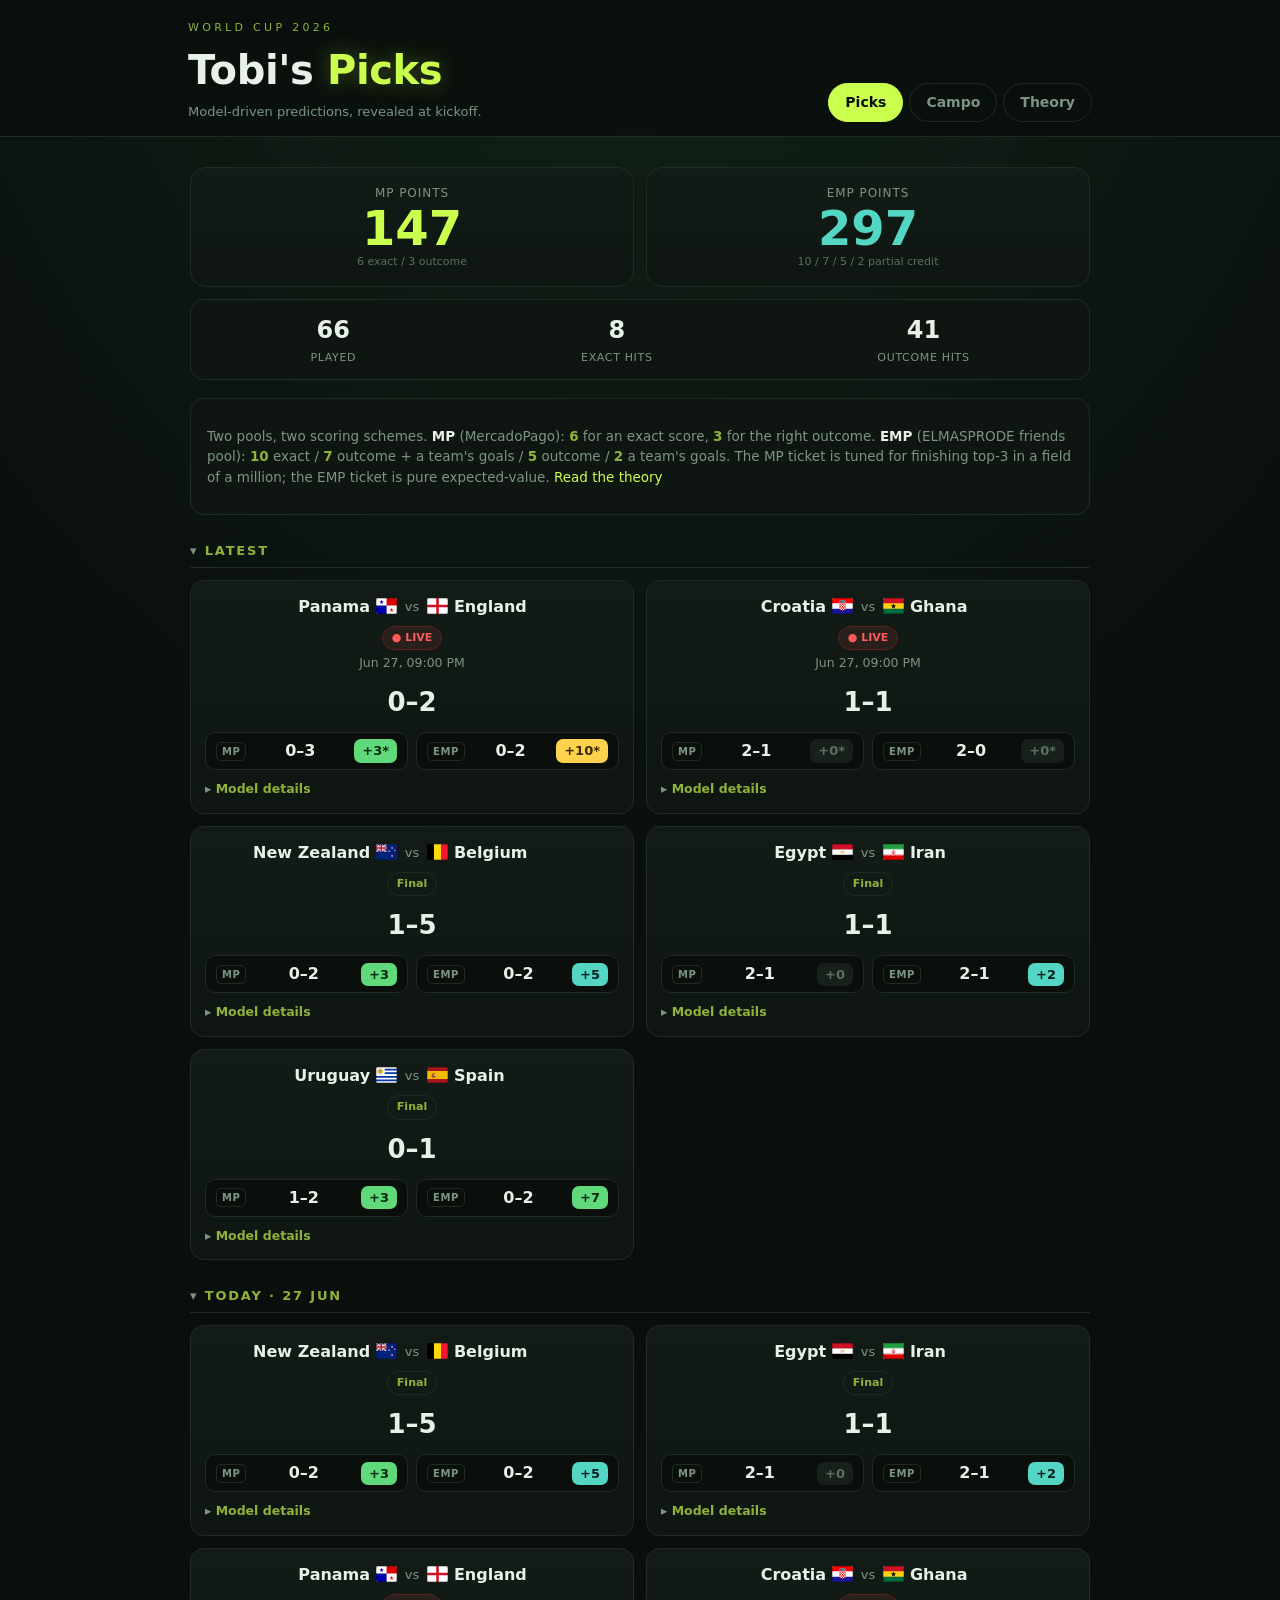
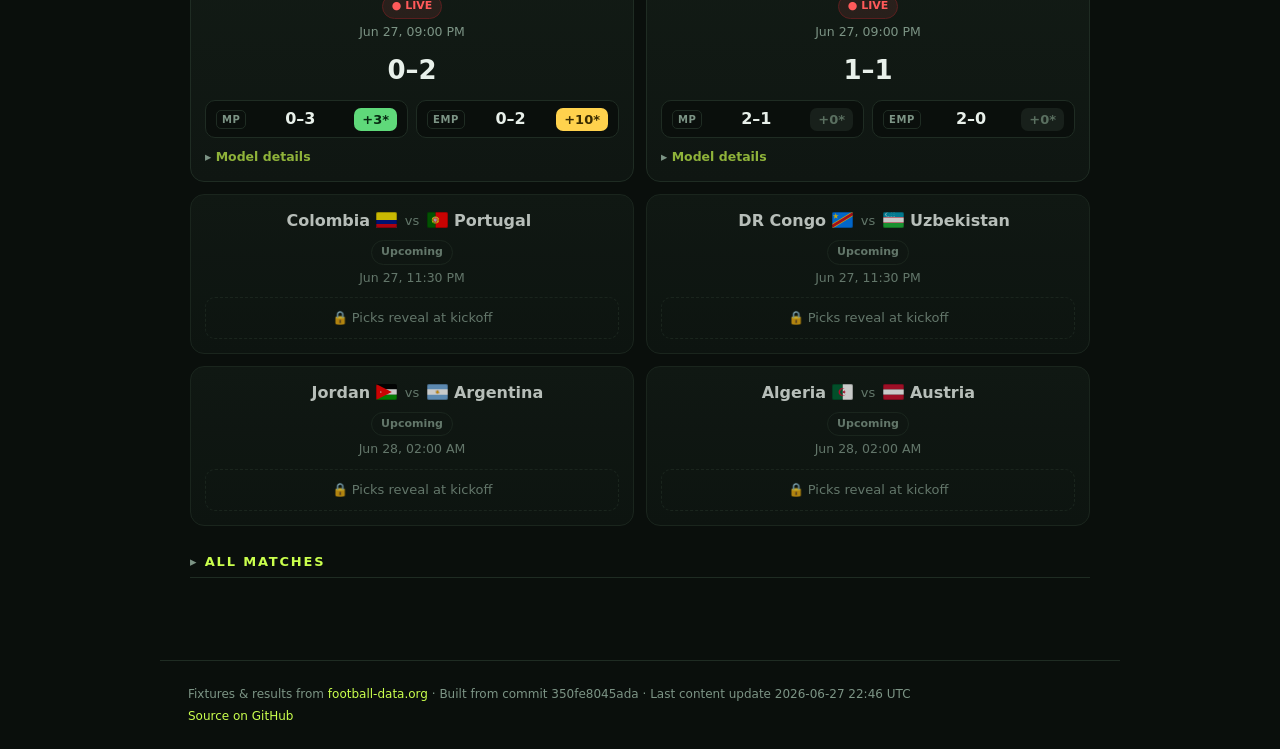
==== index.html @ 040d9893 "chore: update site (2026-06-27 22:47 UTC)" ====
<!DOCTYPE html>
<html lang="en">
<head>
<meta charset="utf-8">
<meta name="viewport" content="width=device-width, initial-scale=1">
<title>Tobi&#x27;s Picks — World Cup 2026</title>
<link rel="stylesheet" href="style.css">
</head>
<body>
<header class="hero">
  <div class="hero-inner">
    <div class="brand">
      <span class="kicker">World Cup 2026</span>
      <h1>Tobi's <em>Picks</em></h1>
      <p class="sub">Model-driven predictions, revealed at kickoff.</p>
    </div>
    <nav class="tabs">
      <a href="index.html" class="active">Picks</a>
      <a href="campo.html">Campo</a>
      <a href="theory.html">Theory</a>
    </nav>
  </div>
</header>
<main>

    
    <section class="scoreboard">
      <div class="kpi kpi-mp">
        <span class="kpi-label">MP points</span>
        <span class="kpi-value">147</span>
        <span class="kpi-note">6 exact / 3 outcome</span>
      </div>
      <div class="kpi kpi-emp">
        <span class="kpi-label">EMP points</span>
        <span class="kpi-value">297</span>
        <span class="kpi-note">10 / 7 / 5 / 2 partial credit</span>
      </div>
      <div class="kpi-counters">
        <div><span class="c-val">66</span><span class="c-lab">played</span></div>
        <div><span class="c-val">8</span><span class="c-lab">exact hits</span></div>
        <div><span class="c-val">41</span><span class="c-lab">outcome hits</span></div>
      </div>
    </section>
    
    <section class="explainer">
      <p>Two pools, two scoring schemes. <strong>MP</strong> (MercadoPago): <b>6</b> for an exact
      score, <b>3</b> for the right outcome. <strong>EMP</strong> (ELMASPRODE friends pool):
      <b>10</b> exact / <b>7</b> outcome + a team's goals / <b>5</b> outcome / <b>2</b> a team's
      goals. The MP ticket is tuned for finishing top-3 in a field of a million; the EMP ticket
      is pure expected-value. <a href="theory.html">Read the theory</a></p>
    </section>
    
      <details class="sec latest" open>
        <summary><h2 class="section-title">Latest</h2></summary>
        <div class="match-grid">
          
        <div class="match revealed" data-group="L">
          <div class="m-head">
            <div class="teams">
              <span class="team team-home">Panama <span class="flag flag-pa" role="img" aria-label="Panama"></span></span>
              <span class="vs">vs</span>
              <span class="team team-away"><span class="flag flag-gb-eng" role="img" aria-label="England"></span> England</span>
            </div>
            <span class="badge badge-live">● LIVE</span>
          </div>
          <div class="m-meta"><span class="ko" data-utc="2026-06-27T21:00:00Z">Jun 27, 21:00 UTC</span></div>
          <div class="score"><span class="score-num">0–2</span></div>
          
          <div class="picks">
            <div class="pick-row">
              <span class="scheme">MP</span>
              <span class="pick-score">0–3</span>
              <span class="pts pts-outcome">+3*</span>
            </div>
            <div class="pick-row">
              <span class="scheme">EMP</span>
              <span class="pick-score">0–2</span>
              <span class="pts pts-exact">+10*</span>
            </div>
          </div>
          
          <details class="stats">
            <summary>Model details</summary>
            <div class="stat-line">Model 1/X/2: 6% / 13% / 80%</div>
            <div class="stat-line">Expected goals λ: 0.53 – 2.46</div>
            <div class="stat-line">Market (oddsapi): 5% / 11% / 84% · edge 7pp</div>
          </details>
        </div>

        <div class="match revealed" data-group="L">
          <div class="m-head">
            <div class="teams">
              <span class="team team-home">Croatia <span class="flag flag-hr" role="img" aria-label="Croatia"></span></span>
              <span class="vs">vs</span>
              <span class="team team-away"><span class="flag flag-gh" role="img" aria-label="Ghana"></span> Ghana</span>
            </div>
            <span class="badge badge-live">● LIVE</span>
          </div>
          <div class="m-meta"><span class="ko" data-utc="2026-06-27T21:00:00Z">Jun 27, 21:00 UTC</span></div>
          <div class="score"><span class="score-num">1–1</span></div>
          
          <div class="picks">
            <div class="pick-row">
              <span class="scheme">MP</span>
              <span class="pick-score">2–1</span>
              <span class="pts pts-miss">+0*</span>
            </div>
            <div class="pick-row">
              <span class="scheme">EMP</span>
              <span class="pick-score">2–0</span>
              <span class="pts pts-miss">+0*</span>
            </div>
          </div>
          
          <details class="stats">
            <summary>Model details</summary>
            <div class="stat-line">Model 1/X/2: 65% / 19% / 16%</div>
            <div class="stat-line">Expected goals λ: 2.09 – 0.90</div>
            <div class="stat-line">Market (oddsapi): 54% / 29% / 16% · edge 18pp</div>
          </details>
        </div>

        <div class="match revealed" data-group="G">
          <div class="m-head">
            <div class="teams">
              <span class="team team-home">New Zealand <span class="flag flag-nz" role="img" aria-label="New Zealand"></span></span>
              <span class="vs">vs</span>
              <span class="team team-away"><span class="flag flag-be" role="img" aria-label="Belgium"></span> Belgium</span>
            </div>
            <span class="badge badge-final">Final</span>
          </div>
          
          <div class="score"><span class="score-num">1–5</span></div>
          
          <div class="picks">
            <div class="pick-row">
              <span class="scheme">MP</span>
              <span class="pick-score">0–2</span>
              <span class="pts pts-outcome">+3</span>
            </div>
            <div class="pick-row">
              <span class="scheme">EMP</span>
              <span class="pick-score">0–2</span>
              <span class="pts pts-partial">+5</span>
            </div>
          </div>
          
          <details class="stats">
            <summary>Model details</summary>
            <div class="stat-line">Model 1/X/2: 8% / 15% / 77%</div>
            <div class="stat-line">Expected goals λ: 0.61 – 2.38</div>
            <div class="stat-line">Market (oddsapi): 6% / 12% / 82% · edge 9pp</div>
          </details>
        </div>

        <div class="match revealed" data-group="G">
          <div class="m-head">
            <div class="teams">
              <span class="team team-home">Egypt <span class="flag flag-eg" role="img" aria-label="Egypt"></span></span>
              <span class="vs">vs</span>
              <span class="team team-away"><span class="flag flag-ir" role="img" aria-label="Iran"></span> Iran</span>
            </div>
            <span class="badge badge-final">Final</span>
          </div>
          
          <div class="score"><span class="score-num">1–1</span></div>
          
          <div class="picks">
            <div class="pick-row">
              <span class="scheme">MP</span>
              <span class="pick-score">2–1</span>
              <span class="pts pts-miss">+0</span>
            </div>
            <div class="pick-row">
              <span class="scheme">EMP</span>
              <span class="pick-score">2–1</span>
              <span class="pts pts-partial">+2</span>
            </div>
          </div>
          
          <details class="stats">
            <summary>Model details</summary>
            <div class="stat-line">Model 1/X/2: 40% / 23% / 36%</div>
            <div class="stat-line">Expected goals λ: 1.54 – 1.45</div>
            <div class="stat-line">Market (oddsapi): 39% / 37% / 25% · edge 17pp</div>
          </details>
        </div>

        <div class="match revealed" data-group="H">
          <div class="m-head">
            <div class="teams">
              <span class="team team-home">Uruguay <span class="flag flag-uy" role="img" aria-label="Uruguay"></span></span>
              <span class="vs">vs</span>
              <span class="team team-away"><span class="flag flag-es" role="img" aria-label="Spain"></span> Spain</span>
            </div>
            <span class="badge badge-final">Final</span>
          </div>
          
          <div class="score"><span class="score-num">0–1</span></div>
          
          <div class="picks">
            <div class="pick-row">
              <span class="scheme">MP</span>
              <span class="pick-score">1–2</span>
              <span class="pts pts-outcome">+3</span>
            </div>
            <div class="pick-row">
              <span class="scheme">EMP</span>
              <span class="pick-score">0–2</span>
              <span class="pts pts-outcome">+7</span>
            </div>
          </div>
          
          <details class="stats">
            <summary>Model details</summary>
            <div class="stat-line">Model 1/X/2: 16% / 19% / 65%</div>
            <div class="stat-line">Expected goals λ: 0.91 – 2.08</div>
            <div class="stat-line">Market (oddsapi): 15% / 28% / 56% · edge 13pp</div>
          </details>
        </div>
        </div>
      </details>
    
      <details class="sec today" open>
        <summary><h2 class="section-title">Today &middot; 27 Jun</h2></summary>
        <div class="match-grid">
          
        <div class="match revealed" data-group="G">
          <div class="m-head">
            <div class="teams">
              <span class="team team-home">New Zealand <span class="flag flag-nz" role="img" aria-label="New Zealand"></span></span>
              <span class="vs">vs</span>
              <span class="team team-away"><span class="flag flag-be" role="img" aria-label="Belgium"></span> Belgium</span>
            </div>
            <span class="badge badge-final">Final</span>
          </div>
          
          <div class="score"><span class="score-num">1–5</span></div>
          
          <div class="picks">
            <div class="pick-row">
              <span class="scheme">MP</span>
              <span class="pick-score">0–2</span>
              <span class="pts pts-outcome">+3</span>
            </div>
            <div class="pick-row">
              <span class="scheme">EMP</span>
              <span class="pick-score">0–2</span>
              <span class="pts pts-partial">+5</span>
            </div>
          </div>
          
          <details class="stats">
            <summary>Model details</summary>
            <div class="stat-line">Model 1/X/2: 8% / 15% / 77%</div>
            <div class="stat-line">Expected goals λ: 0.61 – 2.38</div>
            <div class="stat-line">Market (oddsapi): 6% / 12% / 82% · edge 9pp</div>
          </details>
        </div>

        <div class="match revealed" data-group="G">
          <div class="m-head">
            <div class="teams">
              <span class="team team-home">Egypt <span class="flag flag-eg" role="img" aria-label="Egypt"></span></span>
              <span class="vs">vs</span>
              <span class="team team-away"><span class="flag flag-ir" role="img" aria-label="Iran"></span> Iran</span>
            </div>
            <span class="badge badge-final">Final</span>
          </div>
          
          <div class="score"><span class="score-num">1–1</span></div>
          
          <div class="picks">
            <div class="pick-row">
              <span class="scheme">MP</span>
              <span class="pick-score">2–1</span>
              <span class="pts pts-miss">+0</span>
            </div>
            <div class="pick-row">
              <span class="scheme">EMP</span>
              <span class="pick-score">2–1</span>
              <span class="pts pts-partial">+2</span>
            </div>
          </div>
          
          <details class="stats">
            <summary>Model details</summary>
            <div class="stat-line">Model 1/X/2: 40% / 23% / 36%</div>
            <div class="stat-line">Expected goals λ: 1.54 – 1.45</div>
            <div class="stat-line">Market (oddsapi): 39% / 37% / 25% · edge 17pp</div>
          </details>
        </div>

        <div class="match revealed" data-group="L">
          <div class="m-head">
            <div class="teams">
              <span class="team team-home">Panama <span class="flag flag-pa" role="img" aria-label="Panama"></span></span>
              <span class="vs">vs</span>
              <span class="team team-away"><span class="flag flag-gb-eng" role="img" aria-label="England"></span> England</span>
            </div>
            <span class="badge badge-live">● LIVE</span>
          </div>
          <div class="m-meta"><span class="ko" data-utc="2026-06-27T21:00:00Z">Jun 27, 21:00 UTC</span></div>
          <div class="score"><span class="score-num">0–2</span></div>
          
          <div class="picks">
            <div class="pick-row">
              <span class="scheme">MP</span>
              <span class="pick-score">0–3</span>
              <span class="pts pts-outcome">+3*</span>
            </div>
            <div class="pick-row">
              <span class="scheme">EMP</span>
              <span class="pick-score">0–2</span>
              <span class="pts pts-exact">+10*</span>
            </div>
          </div>
          
          <details class="stats">
            <summary>Model details</summary>
            <div class="stat-line">Model 1/X/2: 6% / 13% / 80%</div>
            <div class="stat-line">Expected goals λ: 0.53 – 2.46</div>
            <div class="stat-line">Market (oddsapi): 5% / 11% / 84% · edge 7pp</div>
          </details>
        </div>

        <div class="match revealed" data-group="L">
          <div class="m-head">
            <div class="teams">
              <span class="team team-home">Croatia <span class="flag flag-hr" role="img" aria-label="Croatia"></span></span>
              <span class="vs">vs</span>
              <span class="team team-away"><span class="flag flag-gh" role="img" aria-label="Ghana"></span> Ghana</span>
            </div>
            <span class="badge badge-live">● LIVE</span>
          </div>
          <div class="m-meta"><span class="ko" data-utc="2026-06-27T21:00:00Z">Jun 27, 21:00 UTC</span></div>
          <div class="score"><span class="score-num">1–1</span></div>
          
          <div class="picks">
            <div class="pick-row">
              <span class="scheme">MP</span>
              <span class="pick-score">2–1</span>
              <span class="pts pts-miss">+0*</span>
            </div>
            <div class="pick-row">
              <span class="scheme">EMP</span>
              <span class="pick-score">2–0</span>
              <span class="pts pts-miss">+0*</span>
            </div>
          </div>
          
          <details class="stats">
            <summary>Model details</summary>
            <div class="stat-line">Model 1/X/2: 65% / 19% / 16%</div>
            <div class="stat-line">Expected goals λ: 2.09 – 0.90</div>
            <div class="stat-line">Market (oddsapi): 54% / 29% / 16% · edge 18pp</div>
          </details>
        </div>

        <div class="match hidden" data-group="K">
          <div class="m-head">
            <div class="teams">
              <span class="team team-home">Colombia <span class="flag flag-co" role="img" aria-label="Colombia"></span></span>
              <span class="vs">vs</span>
              <span class="team team-away"><span class="flag flag-pt" role="img" aria-label="Portugal"></span> Portugal</span>
            </div>
            <span class="badge badge-upcoming">Upcoming</span>
          </div>
          <div class="m-meta"><span class="ko" data-utc="2026-06-27T23:30:00Z">Jun 27, 23:30 UTC</span></div>
          <div class="locked">🔒 Picks reveal at kickoff</div>
        </div>

        <div class="match hidden" data-group="K">
          <div class="m-head">
            <div class="teams">
              <span class="team team-home">DR Congo <span class="flag flag-cd" role="img" aria-label="DR Congo"></span></span>
              <span class="vs">vs</span>
              <span class="team team-away"><span class="flag flag-uz" role="img" aria-label="Uzbekistan"></span> Uzbekistan</span>
            </div>
            <span class="badge badge-upcoming">Upcoming</span>
          </div>
          <div class="m-meta"><span class="ko" data-utc="2026-06-27T23:30:00Z">Jun 27, 23:30 UTC</span></div>
          <div class="locked">🔒 Picks reveal at kickoff</div>
        </div>

        <div class="match hidden" data-group="J">
          <div class="m-head">
            <div class="teams">
              <span class="team team-home">Jordan <span class="flag flag-jo" role="img" aria-label="Jordan"></span></span>
              <span class="vs">vs</span>
              <span class="team team-away"><span class="flag flag-ar" role="img" aria-label="Argentina"></span> Argentina</span>
            </div>
            <span class="badge badge-upcoming">Upcoming</span>
          </div>
          <div class="m-meta"><span class="ko" data-utc="2026-06-28T02:00:00Z">Jun 28, 02:00 UTC</span></div>
          <div class="locked">🔒 Picks reveal at kickoff</div>
        </div>

        <div class="match hidden" data-group="J">
          <div class="m-head">
            <div class="teams">
              <span class="team team-home">Algeria <span class="flag flag-dz" role="img" aria-label="Algeria"></span></span>
              <span class="vs">vs</span>
              <span class="team team-away"><span class="flag flag-at" role="img" aria-label="Austria"></span> Austria</span>
            </div>
            <span class="badge badge-upcoming">Upcoming</span>
          </div>
          <div class="m-meta"><span class="ko" data-utc="2026-06-28T02:00:00Z">Jun 28, 02:00 UTC</span></div>
          <div class="locked">🔒 Picks reveal at kickoff</div>
        </div>
        </div>
      </details>
    <details class="sec all-groups">
      <summary><h2 class="section-title section-title-main">All matches</h2></summary>
      
      <section class="group" id="group-A">
        <h2 class="section-title">Group A</h2>
        <div class="match-grid">
          
        <div class="match revealed" data-group="A">
          <div class="m-head">
            <div class="teams">
              <span class="team team-home">Mexico <span class="flag flag-mx" role="img" aria-label="Mexico"></span></span>
              <span class="vs">vs</span>
              <span class="team team-away"><span class="flag flag-za" role="img" aria-label="South Africa"></span> South Africa</span>
            </div>
            <span class="badge badge-final">Final</span>
          </div>
          
          <div class="score"><span class="score-num">2–0</span></div>
          
          <div class="picks">
            <div class="pick-row">
              <span class="scheme">MP</span>
              <span class="pick-score">3–0</span>
              <span class="pts pts-outcome">+3</span>
            </div>
            <div class="pick-row">
              <span class="scheme">EMP</span>
              <span class="pick-score">2–0</span>
              <span class="pts pts-exact">+10</span>
            </div>
          </div>
          
          <details class="stats">
            <summary>Model details</summary>
            <div class="stat-line">Model 1/X/2: 89% / 9% / 2%</div>
            <div class="stat-line">Expected goals λ: 2.59 – 0.21</div>
            
          </details>
        </div>

        <div class="match revealed" data-group="A">
          <div class="m-head">
            <div class="teams">
              <span class="team team-home">South Korea <span class="flag flag-kr" role="img" aria-label="South Korea"></span></span>
              <span class="vs">vs</span>
              <span class="team team-away"><span class="flag flag-cz" role="img" aria-label="Czechia"></span> Czechia</span>
            </div>
            <span class="badge badge-final">Final</span>
          </div>
          
          <div class="score"><span class="score-num">2–1</span></div>
          
          <div class="picks">
            <div class="pick-row">
              <span class="scheme">MP</span>
              <span class="pick-score">2–1</span>
              <span class="pts pts-exact">+6</span>
            </div>
            <div class="pick-row">
              <span class="scheme">EMP</span>
              <span class="pick-score">1–0</span>
              <span class="pts pts-partial">+5</span>
            </div>
          </div>
          
          <details class="stats">
            <summary>Model details</summary>
            <div class="stat-line">Model 1/X/2: 41% / 24% / 35%</div>
            <div class="stat-line">Expected goals λ: 1.46 – 1.34</div>
            <div class="stat-line">Market (oddsapi): 35% / 35% / 29% · edge 11pp</div>
          </details>
        </div>

        <div class="match revealed" data-group="A">
          <div class="m-head">
            <div class="teams">
              <span class="team team-home">Czechia <span class="flag flag-cz" role="img" aria-label="Czechia"></span></span>
              <span class="vs">vs</span>
              <span class="team team-away"><span class="flag flag-za" role="img" aria-label="South Africa"></span> South Africa</span>
            </div>
            <span class="badge badge-final">Final</span>
          </div>
          
          <div class="score"><span class="score-num">1–1</span></div>
          
          <div class="picks">
            <div class="pick-row">
              <span class="scheme">MP</span>
              <span class="pick-score">2–1</span>
              <span class="pts pts-miss">+0</span>
            </div>
            <div class="pick-row">
              <span class="scheme">EMP</span>
              <span class="pick-score">1–0</span>
              <span class="pts pts-partial">+2</span>
            </div>
          </div>
          
          <details class="stats">
            <summary>Model details</summary>
            <div class="stat-line">Model 1/X/2: 59% / 21% / 20%</div>
            <div class="stat-line">Expected goals λ: 1.90 – 1.02</div>
            <div class="stat-line">Market (oddsapi): 54% / 26% / 21% · edge 8pp</div>
          </details>
        </div>

        <div class="match revealed" data-group="A">
          <div class="m-head">
            <div class="teams">
              <span class="team team-home">Mexico <span class="flag flag-mx" role="img" aria-label="Mexico"></span></span>
              <span class="vs">vs</span>
              <span class="team team-away"><span class="flag flag-kr" role="img" aria-label="South Korea"></span> South Korea</span>
            </div>
            <span class="badge badge-final">Final</span>
          </div>
          
          <div class="score"><span class="score-num">1–0</span></div>
          
          <div class="picks">
            <div class="pick-row">
              <span class="scheme">MP</span>
              <span class="pick-score">2–1</span>
              <span class="pts pts-outcome">+3</span>
            </div>
            <div class="pick-row">
              <span class="scheme">EMP</span>
              <span class="pick-score">2–1</span>
              <span class="pts pts-partial">+5</span>
            </div>
          </div>
          
          <details class="stats">
            <summary>Model details</summary>
            <div class="stat-line">Model 1/X/2: 55% / 22% / 23%</div>
            <div class="stat-line">Expected goals λ: 1.83 – 1.09</div>
            <div class="stat-line">Market (oddsapi): 47% / 29% / 24% · edge 14pp</div>
          </details>
        </div>

        <div class="match revealed" data-group="A">
          <div class="m-head">
            <div class="teams">
              <span class="team team-home">Czechia <span class="flag flag-cz" role="img" aria-label="Czechia"></span></span>
              <span class="vs">vs</span>
              <span class="team team-away"><span class="flag flag-mx" role="img" aria-label="Mexico"></span> Mexico</span>
            </div>
            <span class="badge badge-final">Final</span>
          </div>
          
          <div class="score"><span class="score-num">0–3</span></div>
          
          <div class="picks">
            <div class="pick-row">
              <span class="scheme">MP</span>
              <span class="pick-score">1–2</span>
              <span class="pts pts-outcome">+3</span>
            </div>
            <div class="pick-row">
              <span class="scheme">EMP</span>
              <span class="pick-score">0–1</span>
              <span class="pts pts-outcome">+7</span>
            </div>
          </div>
          
          <details class="stats">
            <summary>Model details</summary>
            <div class="stat-line">Model 1/X/2: 19% / 20% / 61%</div>
            <div class="stat-line">Expected goals λ: 1.01 – 1.98</div>
            <div class="stat-line">Market (oddsapi): 26% / 25% / 49% · edge 22pp</div>
          </details>
        </div>

        <div class="match revealed" data-group="A">
          <div class="m-head">
            <div class="teams">
              <span class="team team-home">South Africa <span class="flag flag-za" role="img" aria-label="South Africa"></span></span>
              <span class="vs">vs</span>
              <span class="team team-away"><span class="flag flag-kr" role="img" aria-label="South Korea"></span> South Korea</span>
            </div>
            <span class="badge badge-final">Final</span>
          </div>
          
          <div class="score"><span class="score-num">1–0</span></div>
          
          <div class="picks">
            <div class="pick-row">
              <span class="scheme">MP</span>
              <span class="pick-score">1–2</span>
              <span class="pts pts-miss">+0</span>
            </div>
            <div class="pick-row">
              <span class="scheme">EMP</span>
              <span class="pick-score">0–2</span>
              <span class="pts pts-miss">+0</span>
            </div>
          </div>
          
          <details class="stats">
            <summary>Model details</summary>
            <div class="stat-line">Model 1/X/2: 16% / 19% / 65%</div>
            <div class="stat-line">Expected goals λ: 0.91 – 2.08</div>
            <div class="stat-line">Market (oddsapi): 15% / 23% / 62% · edge 5pp</div>
          </details>
        </div>
        </div>
      </section>

      <section class="group" id="group-B">
        <h2 class="section-title">Group B</h2>
        <div class="match-grid">
          
        <div class="match revealed" data-group="B">
          <div class="m-head">
            <div class="teams">
              <span class="team team-home">Canada <span class="flag flag-ca" role="img" aria-label="Canada"></span></span>
              <span class="vs">vs</span>
              <span class="team team-away"><span class="flag flag-ba" role="img" aria-label="Bosnia-Herzegovina"></span> Bosnia-Herzegovina</span>
            </div>
            <span class="badge badge-final">Final</span>
          </div>
          
          <div class="score"><span class="score-num">1–1</span></div>
          
          <div class="picks">
            <div class="pick-row">
              <span class="scheme">MP</span>
              <span class="pick-score">2–0</span>
              <span class="pts pts-miss">+0</span>
            </div>
            <div class="pick-row">
              <span class="scheme">EMP</span>
              <span class="pick-score">1–0</span>
              <span class="pts pts-partial">+2</span>
            </div>
          </div>
          
          <details class="stats">
            <summary>Model details</summary>
            <div class="stat-line">Model 1/X/2: 65% / 20% / 15%</div>
            <div class="stat-line">Expected goals λ: 1.99 – 0.81</div>
            <div class="stat-line">Market (oddsapi): 53% / 27% / 21% · edge 24pp</div>
          </details>
        </div>

        <div class="match revealed" data-group="B">
          <div class="m-head">
            <div class="teams">
              <span class="team team-home">Qatar <span class="flag flag-qa" role="img" aria-label="Qatar"></span></span>
              <span class="vs">vs</span>
              <span class="team team-away"><span class="flag flag-ch" role="img" aria-label="Switzerland"></span> Switzerland</span>
            </div>
            <span class="badge badge-final">Final</span>
          </div>
          
          <div class="score"><span class="score-num">1–1</span></div>
          
          <div class="picks">
            <div class="pick-row">
              <span class="scheme">MP</span>
              <span class="pick-score">0–3</span>
              <span class="pts pts-miss">+0</span>
            </div>
            <div class="pick-row">
              <span class="scheme">EMP</span>
              <span class="pick-score">0–2</span>
              <span class="pts pts-miss">+0</span>
            </div>
          </div>
          
          <details class="stats">
            <summary>Model details</summary>
            <div class="stat-line">Model 1/X/2: 3% / 11% / 86%</div>
            <div class="stat-line">Expected goals λ: 0.30 – 2.50</div>
            <div class="stat-line">Market (oddsapi): 5% / 12% / 83% · edge 7pp</div>
          </details>
        </div>

        <div class="match revealed" data-group="B">
          <div class="m-head">
            <div class="teams">
              <span class="team team-home">Switzerland <span class="flag flag-ch" role="img" aria-label="Switzerland"></span></span>
              <span class="vs">vs</span>
              <span class="team team-away"><span class="flag flag-ba" role="img" aria-label="Bosnia-Herzegovina"></span> Bosnia-Herzegovina</span>
            </div>
            <span class="badge badge-final">Final</span>
          </div>
          
          <div class="score"><span class="score-num">4–1</span></div>
          
          <div class="picks">
            <div class="pick-row">
              <span class="scheme">MP</span>
              <span class="pick-score">2–1</span>
              <span class="pts pts-outcome">+3</span>
            </div>
            <div class="pick-row">
              <span class="scheme">EMP</span>
              <span class="pick-score">2–0</span>
              <span class="pts pts-partial">+5</span>
            </div>
          </div>
          
          <details class="stats">
            <summary>Model details</summary>
            <div class="stat-line">Model 1/X/2: 65% / 19% / 16%</div>
            <div class="stat-line">Expected goals λ: 2.05 – 0.87</div>
            <div class="stat-line">Market (oddsapi): 62% / 22% / 15% · edge 4pp</div>
          </details>
        </div>

        <div class="match revealed" data-group="B">
          <div class="m-head">
            <div class="teams">
              <span class="team team-home">Canada <span class="flag flag-ca" role="img" aria-label="Canada"></span></span>
              <span class="vs">vs</span>
              <span class="team team-away"><span class="flag flag-qa" role="img" aria-label="Qatar"></span> Qatar</span>
            </div>
            <span class="badge badge-final">Final</span>
          </div>
          
          <div class="score"><span class="score-num">6–0</span></div>
          
          <div class="picks">
            <div class="pick-row">
              <span class="scheme">MP</span>
              <span class="pick-score">2–0</span>
              <span class="pts pts-outcome">+3</span>
            </div>
            <div class="pick-row">
              <span class="scheme">EMP</span>
              <span class="pick-score">2–0</span>
              <span class="pts pts-outcome">+7</span>
            </div>
          </div>
          
          <details class="stats">
            <summary>Model details</summary>
            <div class="stat-line">Model 1/X/2: 79% / 14% / 7%</div>
            <div class="stat-line">Expected goals λ: 2.40 – 0.52</div>
            <div class="stat-line">Market (oddsapi): 78% / 15% / 7% · edge 3pp</div>
          </details>
        </div>

        <div class="match revealed" data-group="B">
          <div class="m-head">
            <div class="teams">
              <span class="team team-home">Switzerland <span class="flag flag-ch" role="img" aria-label="Switzerland"></span></span>
              <span class="vs">vs</span>
              <span class="team team-away"><span class="flag flag-ca" role="img" aria-label="Canada"></span> Canada</span>
            </div>
            <span class="badge badge-final">Final</span>
          </div>
          
          <div class="score"><span class="score-num">2–1</span></div>
          
          <div class="picks">
            <div class="pick-row">
              <span class="scheme">MP</span>
              <span class="pick-score">2–1</span>
              <span class="pts pts-exact">+6</span>
            </div>
            <div class="pick-row">
              <span class="scheme">EMP</span>
              <span class="pick-score">2–1</span>
              <span class="pts pts-exact">+10</span>
            </div>
          </div>
          
          <details class="stats">
            <summary>Model details</summary>
            <div class="stat-line">Model 1/X/2: 41% / 23% / 36%</div>
            <div class="stat-line">Expected goals λ: 1.56 – 1.43</div>
            <div class="stat-line">Market (oddsapi): 39% / 32% / 30% · edge 8pp</div>
          </details>
        </div>

        <div class="match revealed" data-group="B">
          <div class="m-head">
            <div class="teams">
              <span class="team team-home">Bosnia-Herzegovina <span class="flag flag-ba" role="img" aria-label="Bosnia-Herzegovina"></span></span>
              <span class="vs">vs</span>
              <span class="team team-away"><span class="flag flag-qa" role="img" aria-label="Qatar"></span> Qatar</span>
            </div>
            <span class="badge badge-final">Final</span>
          </div>
          
          <div class="score"><span class="score-num">3–1</span></div>
          
          <div class="picks">
            <div class="pick-row">
              <span class="scheme">MP</span>
              <span class="pick-score">2–1</span>
              <span class="pts pts-outcome">+3</span>
            </div>
            <div class="pick-row">
              <span class="scheme">EMP</span>
              <span class="pick-score">2–0</span>
              <span class="pts pts-partial">+5</span>
            </div>
          </div>
          
          <details class="stats">
            <summary>Model details</summary>
            <div class="stat-line">Model 1/X/2: 63% / 20% / 17%</div>
            <div class="stat-line">Expected goals λ: 2.04 – 0.95</div>
            <div class="stat-line">Market (oddsapi): 69% / 18% / 12% · edge 12pp</div>
          </details>
        </div>
        </div>
      </section>

      <section class="group" id="group-C">
        <h2 class="section-title">Group C</h2>
        <div class="match-grid">
          
        <div class="match revealed" data-group="C">
          <div class="m-head">
            <div class="teams">
              <span class="team team-home">Brazil <span class="flag flag-br" role="img" aria-label="Brazil"></span></span>
              <span class="vs">vs</span>
              <span class="team team-away"><span class="flag flag-ma" role="img" aria-label="Morocco"></span> Morocco</span>
            </div>
            <span class="badge badge-final">Final</span>
          </div>
          
          <div class="score"><span class="score-num">1–1</span></div>
          
          <div class="picks">
            <div class="pick-row">
              <span class="scheme">MP</span>
              <span class="pick-score">2–1</span>
              <span class="pts pts-miss">+0</span>
            </div>
            <div class="pick-row">
              <span class="scheme">EMP</span>
              <span class="pick-score">1–0</span>
              <span class="pts pts-partial">+2</span>
            </div>
          </div>
          
          <details class="stats">
            <summary>Model details</summary>
            <div class="stat-line">Model 1/X/2: 60% / 21% / 19%</div>
            <div class="stat-line">Expected goals λ: 1.87 – 0.93</div>
            <div class="stat-line">Market (oddsapi): 57% / 26% / 18% · edge 5pp</div>
          </details>
        </div>

        <div class="match revealed" data-group="C">
          <div class="m-head">
            <div class="teams">
              <span class="team team-home">Haiti <span class="flag flag-ht" role="img" aria-label="Haiti"></span></span>
              <span class="vs">vs</span>
              <span class="team team-away"><span class="flag flag-gb-sct" role="img" aria-label="Scotland"></span> Scotland</span>
            </div>
            <span class="badge badge-final">Final</span>
          </div>
          
          <div class="score"><span class="score-num">0–1</span></div>
          
          <div class="picks">
            <div class="pick-row">
              <span class="scheme">MP</span>
              <span class="pick-score">0–2</span>
              <span class="pts pts-outcome">+3</span>
            </div>
            <div class="pick-row">
              <span class="scheme">EMP</span>
              <span class="pick-score">0–1</span>
              <span class="pts pts-exact">+10</span>
            </div>
          </div>
          
          <details class="stats">
            <summary>Model details</summary>
            <div class="stat-line">Model 1/X/2: 14% / 19% / 66%</div>
            <div class="stat-line">Expected goals λ: 0.80 – 2.00</div>
            <div class="stat-line">Market (oddsapi): 17% / 22% / 61% · edge 9pp</div>
          </details>
        </div>

        <div class="match revealed" data-group="C">
          <div class="m-head">
            <div class="teams">
              <span class="team team-home">Scotland <span class="flag flag-gb-sct" role="img" aria-label="Scotland"></span></span>
              <span class="vs">vs</span>
              <span class="team team-away"><span class="flag flag-ma" role="img" aria-label="Morocco"></span> Morocco</span>
            </div>
            <span class="badge badge-final">Final</span>
          </div>
          
          <div class="score"><span class="score-num">0–1</span></div>
          
          <div class="picks">
            <div class="pick-row">
              <span class="scheme">MP</span>
              <span class="pick-score">1–2</span>
              <span class="pts pts-outcome">+3</span>
            </div>
            <div class="pick-row">
              <span class="scheme">EMP</span>
              <span class="pick-score">1–2</span>
              <span class="pts pts-partial">+5</span>
            </div>
          </div>
          
          <details class="stats">
            <summary>Model details</summary>
            <div class="stat-line">Model 1/X/2: 26% / 22% / 52%</div>
            <div class="stat-line">Expected goals λ: 1.16 – 1.76</div>
            <div class="stat-line">Market (oddsapi): 16% / 25% / 59% · edge 17pp</div>
          </details>
        </div>

        <div class="match revealed" data-group="C">
          <div class="m-head">
            <div class="teams">
              <span class="team team-home">Brazil <span class="flag flag-br" role="img" aria-label="Brazil"></span></span>
              <span class="vs">vs</span>
              <span class="team team-away"><span class="flag flag-ht" role="img" aria-label="Haiti"></span> Haiti</span>
            </div>
            <span class="badge badge-final">Final</span>
          </div>
          
          <div class="score"><span class="score-num">3–0</span></div>
          
          <div class="picks">
            <div class="pick-row">
              <span class="scheme">MP</span>
              <span class="pick-score">3–0</span>
              <span class="pts pts-exact">+6</span>
            </div>
            <div class="pick-row">
              <span class="scheme">EMP</span>
              <span class="pick-score">2–0</span>
              <span class="pts pts-outcome">+7</span>
            </div>
          </div>
          
          <details class="stats">
            <summary>Model details</summary>
            <div class="stat-line">Model 1/X/2: 84% / 11% / 4%</div>
            <div class="stat-line">Expected goals λ: 2.54 – 0.38</div>
            <div class="stat-line">Market (oddsapi): 87% / 9% / 4% · edge 5pp</div>
          </details>
        </div>

        <div class="match revealed" data-group="C">
          <div class="m-head">
            <div class="teams">
              <span class="team team-home">Morocco <span class="flag flag-ma" role="img" aria-label="Morocco"></span></span>
              <span class="vs">vs</span>
              <span class="team team-away"><span class="flag flag-ht" role="img" aria-label="Haiti"></span> Haiti</span>
            </div>
            <span class="badge badge-final">Final</span>
          </div>
          
          <div class="score"><span class="score-num">4–2</span></div>
          
          <div class="picks">
            <div class="pick-row">
              <span class="scheme">MP</span>
              <span class="pick-score">3–0</span>
              <span class="pts pts-outcome">+3</span>
            </div>
            <div class="pick-row">
              <span class="scheme">EMP</span>
              <span class="pick-score">2–0</span>
              <span class="pts pts-partial">+5</span>
            </div>
          </div>
          
          <details class="stats">
            <summary>Model details</summary>
            <div class="stat-line">Model 1/X/2: 78% / 14% / 7%</div>
            <div class="stat-line">Expected goals λ: 2.41 – 0.58</div>
            <div class="stat-line">Market (oddsapi): 82% / 12% / 5% · edge 8pp</div>
          </details>
        </div>

        <div class="match revealed" data-group="C">
          <div class="m-head">
            <div class="teams">
              <span class="team team-home">Scotland <span class="flag flag-gb-sct" role="img" aria-label="Scotland"></span></span>
              <span class="vs">vs</span>
              <span class="team team-away"><span class="flag flag-br" role="img" aria-label="Brazil"></span> Brazil</span>
            </div>
            <span class="badge badge-final">Final</span>
          </div>
          
          <div class="score"><span class="score-num">0–3</span></div>
          
          <div class="picks">
            <div class="pick-row">
              <span class="scheme">MP</span>
              <span class="pick-score">0–2</span>
              <span class="pts pts-outcome">+3</span>
            </div>
            <div class="pick-row">
              <span class="scheme">EMP</span>
              <span class="pick-score">0–2</span>
              <span class="pts pts-outcome">+7</span>
            </div>
          </div>
          
          <details class="stats">
            <summary>Model details</summary>
            <div class="stat-line">Model 1/X/2: 13% / 18% / 69%</div>
            <div class="stat-line">Expected goals λ: 0.82 – 2.17</div>
            <div class="stat-line">Market (oddsapi): 9% / 17% / 74% · edge 10pp</div>
          </details>
        </div>
        </div>
      </section>

      <section class="group" id="group-D">
        <h2 class="section-title">Group D</h2>
        <div class="match-grid">
          
        <div class="match revealed" data-group="D">
          <div class="m-head">
            <div class="teams">
              <span class="team team-home">United States <span class="flag flag-us" role="img" aria-label="United States"></span></span>
              <span class="vs">vs</span>
              <span class="team team-away"><span class="flag flag-py" role="img" aria-label="Paraguay"></span> Paraguay</span>
            </div>
            <span class="badge badge-final">Final</span>
          </div>
          
          <div class="score"><span class="score-num">4–1</span></div>
          
          <div class="picks">
            <div class="pick-row">
              <span class="scheme">MP</span>
              <span class="pick-score">2–1</span>
              <span class="pts pts-outcome">+3</span>
            </div>
            <div class="pick-row">
              <span class="scheme">EMP</span>
              <span class="pick-score">1–0</span>
              <span class="pts pts-partial">+5</span>
            </div>
          </div>
          
          <details class="stats">
            <summary>Model details</summary>
            <div class="stat-line">Model 1/X/2: 43% / 24% / 33%</div>
            <div class="stat-line">Expected goals λ: 1.51 – 1.29</div>
            <div class="stat-line">Market (oddsapi): 47% / 29% / 24% · edge 15pp</div>
          </details>
        </div>

        <div class="match revealed" data-group="D">
          <div class="m-head">
            <div class="teams">
              <span class="team team-home">Australia <span class="flag flag-au" role="img" aria-label="Australia"></span></span>
              <span class="vs">vs</span>
              <span class="team team-away"><span class="flag flag-tr" role="img" aria-label="Turkey"></span> Turkey</span>
            </div>
            <span class="badge badge-final">Final</span>
          </div>
          
          <div class="score"><span class="score-num">2–0</span></div>
          
          <div class="picks">
            <div class="pick-row">
              <span class="scheme">MP</span>
              <span class="pick-score">1–2</span>
              <span class="pts pts-miss">+0</span>
            </div>
            <div class="pick-row">
              <span class="scheme">EMP</span>
              <span class="pick-score">0–1</span>
              <span class="pts pts-miss">+0</span>
            </div>
          </div>
          
          <details class="stats">
            <summary>Model details</summary>
            <div class="stat-line">Model 1/X/2: 21% / 22% / 57%</div>
            <div class="stat-line">Expected goals λ: 0.99 – 1.81</div>
            <div class="stat-line">Market (oddsapi): 19% / 25% / 55% · edge 4pp</div>
          </details>
        </div>

        <div class="match revealed" data-group="D">
          <div class="m-head">
            <div class="teams">
              <span class="team team-home">United States <span class="flag flag-us" role="img" aria-label="United States"></span></span>
              <span class="vs">vs</span>
              <span class="team team-away"><span class="flag flag-au" role="img" aria-label="Australia"></span> Australia</span>
            </div>
            <span class="badge badge-final">Final</span>
          </div>
          
          <div class="score"><span class="score-num">2–0</span></div>
          
          <div class="picks">
            <div class="pick-row">
              <span class="scheme">MP</span>
              <span class="pick-score">2–1</span>
              <span class="pts pts-outcome">+3</span>
            </div>
            <div class="pick-row">
              <span class="scheme">EMP</span>
              <span class="pick-score">2–1</span>
              <span class="pts pts-outcome">+7</span>
            </div>
          </div>
          
          <details class="stats">
            <summary>Model details</summary>
            <div class="stat-line">Model 1/X/2: 51% / 23% / 27%</div>
            <div class="stat-line">Expected goals λ: 1.74 – 1.18</div>
            <div class="stat-line">Market (oddsapi): 58% / 22% / 19% · edge 15pp</div>
          </details>
        </div>

        <div class="match revealed" data-group="D">
          <div class="m-head">
            <div class="teams">
              <span class="team team-home">Turkey <span class="flag flag-tr" role="img" aria-label="Turkey"></span></span>
              <span class="vs">vs</span>
              <span class="team team-away"><span class="flag flag-py" role="img" aria-label="Paraguay"></span> Paraguay</span>
            </div>
            <span class="badge badge-final">Final</span>
          </div>
          
          <div class="score"><span class="score-num">0–1</span></div>
          
          <div class="picks">
            <div class="pick-row">
              <span class="scheme">MP</span>
              <span class="pick-score">2–1</span>
              <span class="pts pts-miss">+0</span>
            </div>
            <div class="pick-row">
              <span class="scheme">EMP</span>
              <span class="pick-score">2–1</span>
              <span class="pts pts-partial">+2</span>
            </div>
          </div>
          
          <details class="stats">
            <summary>Model details</summary>
            <div class="stat-line">Model 1/X/2: 48% / 23% / 29%</div>
            <div class="stat-line">Expected goals λ: 1.67 – 1.25</div>
            <div class="stat-line">Market (oddsapi): 46% / 28% / 26% · edge 5pp</div>
          </details>
        </div>

        <div class="match revealed" data-group="D">
          <div class="m-head">
            <div class="teams">
              <span class="team team-home">Turkey <span class="flag flag-tr" role="img" aria-label="Turkey"></span></span>
              <span class="vs">vs</span>
              <span class="team team-away"><span class="flag flag-us" role="img" aria-label="United States"></span> United States</span>
            </div>
            <span class="badge badge-final">Final</span>
          </div>
          
          <div class="score"><span class="score-num">3–2</span></div>
          
          <div class="picks">
            <div class="pick-row">
              <span class="scheme">MP</span>
              <span class="pick-score">1–2</span>
              <span class="pts pts-miss">+0</span>
            </div>
            <div class="pick-row">
              <span class="scheme">EMP</span>
              <span class="pick-score">1–2</span>
              <span class="pts pts-partial">+2</span>
            </div>
          </div>
          
          <details class="stats">
            <summary>Model details</summary>
            <div class="stat-line">Model 1/X/2: 26% / 22% / 52%</div>
            <div class="stat-line">Expected goals λ: 1.20 – 1.79</div>
            <div class="stat-line">Market (oddsapi): 25% / 23% / 51% · edge 2pp</div>
          </details>
        </div>

        <div class="match revealed" data-group="D">
          <div class="m-head">
            <div class="teams">
              <span class="team team-home">Paraguay <span class="flag flag-py" role="img" aria-label="Paraguay"></span></span>
              <span class="vs">vs</span>
              <span class="team team-away"><span class="flag flag-au" role="img" aria-label="Australia"></span> Australia</span>
            </div>
            <span class="badge badge-final">Final</span>
          </div>
          
          <div class="score"><span class="score-num">0–0</span></div>
          
          <div class="picks">
            <div class="pick-row">
              <span class="scheme">MP</span>
              <span class="pick-score">2–1</span>
              <span class="pts pts-miss">+0</span>
            </div>
            <div class="pick-row">
              <span class="scheme">EMP</span>
              <span class="pick-score">2–1</span>
              <span class="pts pts-miss">+0</span>
            </div>
          </div>
          
          <details class="stats">
            <summary>Model details</summary>
            <div class="stat-line">Model 1/X/2: 43% / 23% / 34%</div>
            <div class="stat-line">Expected goals λ: 1.61 – 1.38</div>
            <div class="stat-line">Market (oddsapi): 36% / 43% / 20% · edge 20pp</div>
          </details>
        </div>
        </div>
      </section>

      <section class="group" id="group-E">
        <h2 class="section-title">Group E</h2>
        <div class="match-grid">
          
        <div class="match revealed" data-group="E">
          <div class="m-head">
            <div class="teams">
              <span class="team team-home">Germany <span class="flag flag-de" role="img" aria-label="Germany"></span></span>
              <span class="vs">vs</span>
              <span class="team team-away"><span class="flag flag-cw" role="img" aria-label="Curacao"></span> Curacao</span>
            </div>
            <span class="badge badge-final">Final</span>
          </div>
          
          <div class="score"><span class="score-num">7–1</span></div>
          
          <div class="picks">
            <div class="pick-row">
              <span class="scheme">MP</span>
              <span class="pick-score">3–0</span>
              <span class="pts pts-outcome">+3</span>
            </div>
            <div class="pick-row">
              <span class="scheme">EMP</span>
              <span class="pick-score">2–0</span>
              <span class="pts pts-partial">+5</span>
            </div>
          </div>
          
          <details class="stats">
            <summary>Model details</summary>
            <div class="stat-line">Model 1/X/2: 91% / 8% / 1%</div>
            <div class="stat-line">Expected goals λ: 2.69 – 0.11</div>
            <div class="stat-line">Market (oddsapi): 94% / 4% / 2% · edge 4pp</div>
          </details>
        </div>

        <div class="match revealed" data-group="E">
          <div class="m-head">
            <div class="teams">
              <span class="team team-home">Ivory Coast <span class="flag flag-ci" role="img" aria-label="Ivory Coast"></span></span>
              <span class="vs">vs</span>
              <span class="team team-away"><span class="flag flag-ec" role="img" aria-label="Ecuador"></span> Ecuador</span>
            </div>
            <span class="badge badge-final">Final</span>
          </div>
          
          <div class="score"><span class="score-num">1–0</span></div>
          
          <div class="picks">
            <div class="pick-row">
              <span class="scheme">MP</span>
              <span class="pick-score">1–2</span>
              <span class="pts pts-miss">+0</span>
            </div>
            <div class="pick-row">
              <span class="scheme">EMP</span>
              <span class="pick-score">0–1</span>
              <span class="pts pts-miss">+0</span>
            </div>
          </div>
          
          <details class="stats">
            <summary>Model details</summary>
            <div class="stat-line">Model 1/X/2: 21% / 22% / 57%</div>
            <div class="stat-line">Expected goals λ: 1.00 – 1.80</div>
            <div class="stat-line">Market (oddsapi): 28% / 35% / 37% · edge 34pp</div>
          </details>
        </div>

        <div class="match revealed" data-group="E">
          <div class="m-head">
            <div class="teams">
              <span class="team team-home">Germany <span class="flag flag-de" role="img" aria-label="Germany"></span></span>
              <span class="vs">vs</span>
              <span class="team team-away"><span class="flag flag-ci" role="img" aria-label="Ivory Coast"></span> Ivory Coast</span>
            </div>
            <span class="badge badge-final">Final</span>
          </div>
          
          <div class="score"><span class="score-num">2–1</span></div>
          
          <div class="picks">
            <div class="pick-row">
              <span class="scheme">MP</span>
              <span class="pick-score">2–1</span>
              <span class="pts pts-exact">+6</span>
            </div>
            <div class="pick-row">
              <span class="scheme">EMP</span>
              <span class="pick-score">2–0</span>
              <span class="pts pts-outcome">+7</span>
            </div>
          </div>
          
          <details class="stats">
            <summary>Model details</summary>
            <div class="stat-line">Model 1/X/2: 63% / 20% / 17%</div>
            <div class="stat-line">Expected goals λ: 2.05 – 0.94</div>
            <div class="stat-line">Market (oddsapi): 65% / 19% / 15% · edge 4pp</div>
          </details>
        </div>

        <div class="match revealed" data-group="E">
          <div class="m-head">
            <div class="teams">
              <span class="team team-home">Ecuador <span class="flag flag-ec" role="img" aria-label="Ecuador"></span></span>
              <span class="vs">vs</span>
              <span class="team team-away"><span class="flag flag-cw" role="img" aria-label="Curacao"></span> Curacao</span>
            </div>
            <span class="badge badge-final">Final</span>
          </div>
          
          <div class="score"><span class="score-num">0–0</span></div>
          
          <div class="picks">
            <div class="pick-row">
              <span class="scheme">MP</span>
              <span class="pick-score">3–0</span>
              <span class="pts pts-miss">+0</span>
            </div>
            <div class="pick-row">
              <span class="scheme">EMP</span>
              <span class="pick-score">2–0</span>
              <span class="pts pts-partial">+2</span>
            </div>
          </div>
          
          <details class="stats">
            <summary>Model details</summary>
            <div class="stat-line">Model 1/X/2: 85% / 11% / 4%</div>
            <div class="stat-line">Expected goals λ: 2.59 – 0.40</div>
            <div class="stat-line">Market (oddsapi): 86% / 11% / 4% · edge 2pp</div>
          </details>
        </div>

        <div class="match revealed" data-group="E">
          <div class="m-head">
            <div class="teams">
              <span class="team team-home">Ecuador <span class="flag flag-ec" role="img" aria-label="Ecuador"></span></span>
              <span class="vs">vs</span>
              <span class="team team-away"><span class="flag flag-de" role="img" aria-label="Germany"></span> Germany</span>
            </div>
            <span class="badge badge-final">Final</span>
          </div>
          
          <div class="score"><span class="score-num">2–1</span></div>
          
          <div class="picks">
            <div class="pick-row">
              <span class="scheme">MP</span>
              <span class="pick-score">1–2</span>
              <span class="pts pts-miss">+0</span>
            </div>
            <div class="pick-row">
              <span class="scheme">EMP</span>
              <span class="pick-score">1–2</span>
              <span class="pts pts-miss">+0</span>
            </div>
          </div>
          
          <details class="stats">
            <summary>Model details</summary>
            <div class="stat-line">Model 1/X/2: 24% / 22% / 55%</div>
            <div class="stat-line">Expected goals λ: 1.13 – 1.86</div>
            <div class="stat-line">Market (oddsapi): 19% / 19% / 61% · edge 12pp</div>
          </details>
        </div>

        <div class="match revealed" data-group="E">
          <div class="m-head">
            <div class="teams">
              <span class="team team-home">Curacao <span class="flag flag-cw" role="img" aria-label="Curacao"></span></span>
              <span class="vs">vs</span>
              <span class="team team-away"><span class="flag flag-ci" role="img" aria-label="Ivory Coast"></span> Ivory Coast</span>
            </div>
            <span class="badge badge-final">Final</span>
          </div>
          
          <div class="score"><span class="score-num">0–2</span></div>
          
          <div class="picks">
            <div class="pick-row">
              <span class="scheme">MP</span>
              <span class="pick-score">0–2</span>
              <span class="pts pts-exact">+6</span>
            </div>
            <div class="pick-row">
              <span class="scheme">EMP</span>
              <span class="pick-score">0–2</span>
              <span class="pts pts-exact">+10</span>
            </div>
          </div>
          
          <details class="stats">
            <summary>Model details</summary>
            <div class="stat-line">Model 1/X/2: 9% / 15% / 75%</div>
            <div class="stat-line">Expected goals λ: 0.66 – 2.33</div>
            <div class="stat-line">Market (oddsapi): 6% / 12% / 82% · edge 13pp</div>
          </details>
        </div>
        </div>
      </section>

      <section class="group" id="group-F">
        <h2 class="section-title">Group F</h2>
        <div class="match-grid">
          
        <div class="match revealed" data-group="F">
          <div class="m-head">
            <div class="teams">
              <span class="team team-home">Netherlands <span class="flag flag-nl" role="img" aria-label="Netherlands"></span></span>
              <span class="vs">vs</span>
              <span class="team team-away"><span class="flag flag-jp" role="img" aria-label="Japan"></span> Japan</span>
            </div>
            <span class="badge badge-final">Final</span>
          </div>
          
          <div class="score"><span class="score-num">2–2</span></div>
          
          <div class="picks">
            <div class="pick-row">
              <span class="scheme">MP</span>
              <span class="pick-score">2–1</span>
              <span class="pts pts-miss">+0</span>
            </div>
            <div class="pick-row">
              <span class="scheme">EMP</span>
              <span class="pick-score">1–0</span>
              <span class="pts pts-miss">+0</span>
            </div>
          </div>
          
          <details class="stats">
            <summary>Model details</summary>
            <div class="stat-line">Model 1/X/2: 47% / 24% / 30%</div>
            <div class="stat-line">Expected goals λ: 1.59 – 1.21</div>
            <div class="stat-line">Market (oddsapi): 47% / 27% / 26% · edge 6pp</div>
          </details>
        </div>

        <div class="match revealed" data-group="F">
          <div class="m-head">
            <div class="teams">
              <span class="team team-home">Sweden <span class="flag flag-se" role="img" aria-label="Sweden"></span></span>
              <span class="vs">vs</span>
              <span class="team team-away"><span class="flag flag-tn" role="img" aria-label="Tunisia"></span> Tunisia</span>
            </div>
            <span class="badge badge-final">Final</span>
          </div>
          
          <div class="score"><span class="score-num">5–1</span></div>
          
          <div class="picks">
            <div class="pick-row">
              <span class="scheme">MP</span>
              <span class="pick-score">2–1</span>
              <span class="pts pts-outcome">+3</span>
            </div>
            <div class="pick-row">
              <span class="scheme">EMP</span>
              <span class="pick-score">1–0</span>
              <span class="pts pts-partial">+5</span>
            </div>
          </div>
          
          <details class="stats">
            <summary>Model details</summary>
            <div class="stat-line">Model 1/X/2: 51% / 23% / 26%</div>
            <div class="stat-line">Expected goals λ: 1.69 – 1.11</div>
            <div class="stat-line">Market (oddsapi): 50% / 28% / 22% · edge 4pp</div>
          </details>
        </div>

        <div class="match revealed" data-group="F">
          <div class="m-head">
            <div class="teams">
              <span class="team team-home">Netherlands <span class="flag flag-nl" role="img" aria-label="Netherlands"></span></span>
              <span class="vs">vs</span>
              <span class="team team-away"><span class="flag flag-se" role="img" aria-label="Sweden"></span> Sweden</span>
            </div>
            <span class="badge badge-final">Final</span>
          </div>
          
          <div class="score"><span class="score-num">5–1</span></div>
          
          <div class="picks">
            <div class="pick-row">
              <span class="scheme">MP</span>
              <span class="pick-score">2–1</span>
              <span class="pts pts-outcome">+3</span>
            </div>
            <div class="pick-row">
              <span class="scheme">EMP</span>
              <span class="pick-score">2–1</span>
              <span class="pts pts-outcome">+7</span>
            </div>
          </div>
          
          <details class="stats">
            <summary>Model details</summary>
            <div class="stat-line">Model 1/X/2: 59% / 21% / 20%</div>
            <div class="stat-line">Expected goals λ: 1.95 – 1.04</div>
            <div class="stat-line">Market (oddsapi): 57% / 23% / 20% · edge 4pp</div>
          </details>
        </div>

        <div class="match revealed" data-group="F">
          <div class="m-head">
            <div class="teams">
              <span class="team team-home">Tunisia <span class="flag flag-tn" role="img" aria-label="Tunisia"></span></span>
              <span class="vs">vs</span>
              <span class="team team-away"><span class="flag flag-jp" role="img" aria-label="Japan"></span> Japan</span>
            </div>
            <span class="badge badge-final">Final</span>
          </div>
          
          <div class="score"><span class="score-num">0–4</span></div>
          
          <div class="picks">
            <div class="pick-row">
              <span class="scheme">MP</span>
              <span class="pick-score">0–2</span>
              <span class="pts pts-outcome">+3</span>
            </div>
            <div class="pick-row">
              <span class="scheme">EMP</span>
              <span class="pick-score">0–2</span>
              <span class="pts pts-outcome">+7</span>
            </div>
          </div>
          
          <details class="stats">
            <summary>Model details</summary>
            <div class="stat-line">Model 1/X/2: 13% / 18% / 69%</div>
            <div class="stat-line">Expected goals λ: 0.82 – 2.17</div>
            <div class="stat-line">Market (oddsapi): 14% / 23% / 62% · edge 12pp</div>
          </details>
        </div>

        <div class="match revealed" data-group="F">
          <div class="m-head">
            <div class="teams">
              <span class="team team-home">Tunisia <span class="flag flag-tn" role="img" aria-label="Tunisia"></span></span>
              <span class="vs">vs</span>
              <span class="team team-away"><span class="flag flag-nl" role="img" aria-label="Netherlands"></span> Netherlands</span>
            </div>
            <span class="badge badge-final">Final</span>
          </div>
          
          <div class="score"><span class="score-num">1–3</span></div>
          
          <div class="picks">
            <div class="pick-row">
              <span class="scheme">MP</span>
              <span class="pick-score">0–3</span>
              <span class="pts pts-outcome">+3</span>
            </div>
            <div class="pick-row">
              <span class="scheme">EMP</span>
              <span class="pick-score">0–2</span>
              <span class="pts pts-partial">+5</span>
            </div>
          </div>
          
          <details class="stats">
            <summary>Model details</summary>
            <div class="stat-line">Model 1/X/2: 5% / 12% / 83%</div>
            <div class="stat-line">Expected goals λ: 0.44 – 2.55</div>
            <div class="stat-line">Market (oddsapi): 3% / 10% / 87% · edge 8pp</div>
          </details>
        </div>

        <div class="match revealed" data-group="F">
          <div class="m-head">
            <div class="teams">
              <span class="team team-home">Japan <span class="flag flag-jp" role="img" aria-label="Japan"></span></span>
              <span class="vs">vs</span>
              <span class="team team-away"><span class="flag flag-se" role="img" aria-label="Sweden"></span> Sweden</span>
            </div>
            <span class="badge badge-final">Final</span>
          </div>
          
          <div class="score"><span class="score-num">1–1</span></div>
          
          <div class="picks">
            <div class="pick-row">
              <span class="scheme">MP</span>
              <span class="pick-score">2–1</span>
              <span class="pts pts-miss">+0</span>
            </div>
            <div class="pick-row">
              <span class="scheme">EMP</span>
              <span class="pick-score">2–1</span>
              <span class="pts pts-partial">+2</span>
            </div>
          </div>
          
          <details class="stats">
            <summary>Model details</summary>
            <div class="stat-line">Model 1/X/2: 56% / 21% / 23%</div>
            <div class="stat-line">Expected goals λ: 1.88 – 1.11</div>
            <div class="stat-line">Market (oddsapi): 48% / 28% / 24% · edge 13pp</div>
          </details>
        </div>
        </div>
      </section>

      <section class="group" id="group-G">
        <h2 class="section-title">Group G</h2>
        <div class="match-grid">
          
        <div class="match revealed" data-group="G">
          <div class="m-head">
            <div class="teams">
              <span class="team team-home">Belgium <span class="flag flag-be" role="img" aria-label="Belgium"></span></span>
              <span class="vs">vs</span>
              <span class="team team-away"><span class="flag flag-eg" role="img" aria-label="Egypt"></span> Egypt</span>
            </div>
            <span class="badge badge-final">Final</span>
          </div>
          
          <div class="score"><span class="score-num">1–1</span></div>
          
          <div class="picks">
            <div class="pick-row">
              <span class="scheme">MP</span>
              <span class="pick-score">2–1</span>
              <span class="pts pts-miss">+0</span>
            </div>
            <div class="pick-row">
              <span class="scheme">EMP</span>
              <span class="pick-score">1–0</span>
              <span class="pts pts-partial">+2</span>
            </div>
          </div>
          
          <details class="stats">
            <summary>Model details</summary>
            <div class="stat-line">Model 1/X/2: 61% / 21% / 18%</div>
            <div class="stat-line">Expected goals λ: 1.90 – 0.90</div>
            <div class="stat-line">Market (oddsapi): 61% / 23% / 16% · edge 3pp</div>
          </details>
        </div>

        <div class="match revealed" data-group="G">
          <div class="m-head">
            <div class="teams">
              <span class="team team-home">Iran <span class="flag flag-ir" role="img" aria-label="Iran"></span></span>
              <span class="vs">vs</span>
              <span class="team team-away"><span class="flag flag-nz" role="img" aria-label="New Zealand"></span> New Zealand</span>
            </div>
            <span class="badge badge-final">Final</span>
          </div>
          
          <div class="score"><span class="score-num">2–2</span></div>
          
          <div class="picks">
            <div class="pick-row">
              <span class="scheme">MP</span>
              <span class="pick-score">2–1</span>
              <span class="pts pts-miss">+0</span>
            </div>
            <div class="pick-row">
              <span class="scheme">EMP</span>
              <span class="pick-score">1–0</span>
              <span class="pts pts-miss">+0</span>
            </div>
          </div>
          
          <details class="stats">
            <summary>Model details</summary>
            <div class="stat-line">Model 1/X/2: 57% / 22% / 21%</div>
            <div class="stat-line">Expected goals λ: 1.81 – 0.99</div>
            <div class="stat-line">Market (oddsapi): 50% / 29% / 22% · edge 13pp</div>
          </details>
        </div>

        <div class="match revealed" data-group="G">
          <div class="m-head">
            <div class="teams">
              <span class="team team-home">Belgium <span class="flag flag-be" role="img" aria-label="Belgium"></span></span>
              <span class="vs">vs</span>
              <span class="team team-away"><span class="flag flag-ir" role="img" aria-label="Iran"></span> Iran</span>
            </div>
            <span class="badge badge-final">Final</span>
          </div>
          
          <div class="score"><span class="score-num">0–0</span></div>
          
          <div class="picks">
            <div class="pick-row">
              <span class="scheme">MP</span>
              <span class="pick-score">2–1</span>
              <span class="pts pts-miss">+0</span>
            </div>
            <div class="pick-row">
              <span class="scheme">EMP</span>
              <span class="pick-score">1–0</span>
              <span class="pts pts-partial">+2</span>
            </div>
          </div>
          
          <details class="stats">
            <summary>Model details</summary>
            <div class="stat-line">Model 1/X/2: 61% / 20% / 19%</div>
            <div class="stat-line">Expected goals λ: 1.99 – 1.00</div>
            <div class="stat-line">Market (oddsapi): 68% / 21% / 12% · edge 15pp</div>
          </details>
        </div>

        <div class="match revealed" data-group="G">
          <div class="m-head">
            <div class="teams">
              <span class="team team-home">New Zealand <span class="flag flag-nz" role="img" aria-label="New Zealand"></span></span>
              <span class="vs">vs</span>
              <span class="team team-away"><span class="flag flag-eg" role="img" aria-label="Egypt"></span> Egypt</span>
            </div>
            <span class="badge badge-final">Final</span>
          </div>
          
          <div class="score"><span class="score-num">1–3</span></div>
          
          <div class="picks">
            <div class="pick-row">
              <span class="scheme">MP</span>
              <span class="pick-score">1–2</span>
              <span class="pts pts-outcome">+3</span>
            </div>
            <div class="pick-row">
              <span class="scheme">EMP</span>
              <span class="pick-score">1–2</span>
              <span class="pts pts-outcome">+7</span>
            </div>
          </div>
          
          <details class="stats">
            <summary>Model details</summary>
            <div class="stat-line">Model 1/X/2: 21% / 21% / 58%</div>
            <div class="stat-line">Expected goals λ: 1.06 – 1.93</div>
            <div class="stat-line">Market (oddsapi): 16% / 23% / 61% · edge 9pp</div>
          </details>
        </div>

        <div class="match revealed" data-group="G">
          <div class="m-head">
            <div class="teams">
              <span class="team team-home">New Zealand <span class="flag flag-nz" role="img" aria-label="New Zealand"></span></span>
              <span class="vs">vs</span>
              <span class="team team-away"><span class="flag flag-be" role="img" aria-label="Belgium"></span> Belgium</span>
            </div>
            <span class="badge badge-final">Final</span>
          </div>
          
          <div class="score"><span class="score-num">1–5</span></div>
          
          <div class="picks">
            <div class="pick-row">
              <span class="scheme">MP</span>
              <span class="pick-score">0–2</span>
              <span class="pts pts-outcome">+3</span>
            </div>
            <div class="pick-row">
              <span class="scheme">EMP</span>
              <span class="pick-score">0–2</span>
              <span class="pts pts-partial">+5</span>
            </div>
          </div>
          
          <details class="stats">
            <summary>Model details</summary>
            <div class="stat-line">Model 1/X/2: 8% / 15% / 77%</div>
            <div class="stat-line">Expected goals λ: 0.61 – 2.38</div>
            <div class="stat-line">Market (oddsapi): 6% / 12% / 82% · edge 9pp</div>
          </details>
        </div>

        <div class="match revealed" data-group="G">
          <div class="m-head">
            <div class="teams">
              <span class="team team-home">Egypt <span class="flag flag-eg" role="img" aria-label="Egypt"></span></span>
              <span class="vs">vs</span>
              <span class="team team-away"><span class="flag flag-ir" role="img" aria-label="Iran"></span> Iran</span>
            </div>
            <span class="badge badge-final">Final</span>
          </div>
          
          <div class="score"><span class="score-num">1–1</span></div>
          
          <div class="picks">
            <div class="pick-row">
              <span class="scheme">MP</span>
              <span class="pick-score">2–1</span>
              <span class="pts pts-miss">+0</span>
            </div>
            <div class="pick-row">
              <span class="scheme">EMP</span>
              <span class="pick-score">2–1</span>
              <span class="pts pts-partial">+2</span>
            </div>
          </div>
          
          <details class="stats">
            <summary>Model details</summary>
            <div class="stat-line">Model 1/X/2: 40% / 23% / 36%</div>
            <div class="stat-line">Expected goals λ: 1.54 – 1.45</div>
            <div class="stat-line">Market (oddsapi): 39% / 37% / 25% · edge 17pp</div>
          </details>
        </div>
        </div>
      </section>

      <section class="group" id="group-H">
        <h2 class="section-title">Group H</h2>
        <div class="match-grid">
          
        <div class="match revealed" data-group="H">
          <div class="m-head">
            <div class="teams">
              <span class="team team-home">Spain <span class="flag flag-es" role="img" aria-label="Spain"></span></span>
              <span class="vs">vs</span>
              <span class="team team-away"><span class="flag flag-cv" role="img" aria-label="Cape Verde"></span> Cape Verde</span>
            </div>
            <span class="badge badge-final">Final</span>
          </div>
          
          <div class="score"><span class="score-num">0–0</span></div>
          
          <div class="picks">
            <div class="pick-row">
              <span class="scheme">MP</span>
              <span class="pick-score">3–0</span>
              <span class="pts pts-miss">+0</span>
            </div>
            <div class="pick-row">
              <span class="scheme">EMP</span>
              <span class="pick-score">2–0</span>
              <span class="pts pts-partial">+2</span>
            </div>
          </div>
          
          <details class="stats">
            <summary>Model details</summary>
            <div class="stat-line">Model 1/X/2: 89% / 9% / 2%</div>
            <div class="stat-line">Expected goals λ: 2.62 – 0.18</div>
            <div class="stat-line">Market (oddsapi): 92% / 5% / 3% · edge 4pp</div>
          </details>
        </div>

        <div class="match revealed" data-group="H">
          <div class="m-head">
            <div class="teams">
              <span class="team team-home">Saudi Arabia <span class="flag flag-sa" role="img" aria-label="Saudi Arabia"></span></span>
              <span class="vs">vs</span>
              <span class="team team-away"><span class="flag flag-uy" role="img" aria-label="Uruguay"></span> Uruguay</span>
            </div>
            <span class="badge badge-final">Final</span>
          </div>
          
          <div class="score"><span class="score-num">1–1</span></div>
          
          <div class="picks">
            <div class="pick-row">
              <span class="scheme">MP</span>
              <span class="pick-score">0–2</span>
              <span class="pts pts-miss">+0</span>
            </div>
            <div class="pick-row">
              <span class="scheme">EMP</span>
              <span class="pick-score">0–2</span>
              <span class="pts pts-miss">+0</span>
            </div>
          </div>
          
          <details class="stats">
            <summary>Model details</summary>
            <div class="stat-line">Model 1/X/2: 12% / 18% / 70%</div>
            <div class="stat-line">Expected goals λ: 0.70 – 2.10</div>
            <div class="stat-line">Market (oddsapi): 12% / 22% / 66% · edge 6pp</div>
          </details>
        </div>

        <div class="match revealed" data-group="H">
          <div class="m-head">
            <div class="teams">
              <span class="team team-home">Spain <span class="flag flag-es" role="img" aria-label="Spain"></span></span>
              <span class="vs">vs</span>
              <span class="team team-away"><span class="flag flag-sa" role="img" aria-label="Saudi Arabia"></span> Saudi Arabia</span>
            </div>
            <span class="badge badge-final">Final</span>
          </div>
          
          <div class="score"><span class="score-num">4–0</span></div>
          
          <div class="picks">
            <div class="pick-row">
              <span class="scheme">MP</span>
              <span class="pick-score">3–0</span>
              <span class="pts pts-outcome">+3</span>
            </div>
            <div class="pick-row">
              <span class="scheme">EMP</span>
              <span class="pick-score">2–0</span>
              <span class="pts pts-outcome">+7</span>
            </div>
          </div>
          
          <details class="stats">
            <summary>Model details</summary>
            <div class="stat-line">Model 1/X/2: 88% / 10% / 3%</div>
            <div class="stat-line">Expected goals λ: 2.68 – 0.31</div>
            <div class="stat-line">Market (oddsapi): 88% / 9% / 3% · edge 1pp</div>
          </details>
        </div>

        <div class="match revealed" data-group="H">
          <div class="m-head">
            <div class="teams">
              <span class="team team-home">Uruguay <span class="flag flag-uy" role="img" aria-label="Uruguay"></span></span>
              <span class="vs">vs</span>
              <span class="team team-away"><span class="flag flag-cv" role="img" aria-label="Cape Verde"></span> Cape Verde</span>
            </div>
            <span class="badge badge-final">Final</span>
          </div>
          
          <div class="score"><span class="score-num">2–2</span></div>
          
          <div class="picks">
            <div class="pick-row">
              <span class="scheme">MP</span>
              <span class="pick-score">2–0</span>
              <span class="pts pts-miss">+0</span>
            </div>
            <div class="pick-row">
              <span class="scheme">EMP</span>
              <span class="pick-score">2–0</span>
              <span class="pts pts-partial">+2</span>
            </div>
          </div>
          
          <details class="stats">
            <summary>Model details</summary>
            <div class="stat-line">Model 1/X/2: 69% / 18% / 13%</div>
            <div class="stat-line">Expected goals λ: 2.17 – 0.82</div>
            <div class="stat-line">Market (oddsapi): 67% / 22% / 11% · edge 4pp</div>
          </details>
        </div>

        <div class="match revealed" data-group="H">
          <div class="m-head">
            <div class="teams">
              <span class="team team-home">Uruguay <span class="flag flag-uy" role="img" aria-label="Uruguay"></span></span>
              <span class="vs">vs</span>
              <span class="team team-away"><span class="flag flag-es" role="img" aria-label="Spain"></span> Spain</span>
            </div>
            <span class="badge badge-final">Final</span>
          </div>
          
          <div class="score"><span class="score-num">0–1</span></div>
          
          <div class="picks">
            <div class="pick-row">
              <span class="scheme">MP</span>
              <span class="pick-score">1–2</span>
              <span class="pts pts-outcome">+3</span>
            </div>
            <div class="pick-row">
              <span class="scheme">EMP</span>
              <span class="pick-score">0–2</span>
              <span class="pts pts-outcome">+7</span>
            </div>
          </div>
          
          <details class="stats">
            <summary>Model details</summary>
            <div class="stat-line">Model 1/X/2: 16% / 19% / 65%</div>
            <div class="stat-line">Expected goals λ: 0.91 – 2.08</div>
            <div class="stat-line">Market (oddsapi): 15% / 28% / 56% · edge 13pp</div>
          </details>
        </div>

        <div class="match revealed" data-group="H">
          <div class="m-head">
            <div class="teams">
              <span class="team team-home">Cape Verde <span class="flag flag-cv" role="img" aria-label="Cape Verde"></span></span>
              <span class="vs">vs</span>
              <span class="team team-away"><span class="flag flag-sa" role="img" aria-label="Saudi Arabia"></span> Saudi Arabia</span>
            </div>
            <span class="badge badge-final">Final</span>
          </div>
          
          <div class="score"><span class="score-num">0–0</span></div>
          
          <div class="picks">
            <div class="pick-row">
              <span class="scheme">MP</span>
              <span class="pick-score">2–1</span>
              <span class="pts pts-miss">+0</span>
            </div>
            <div class="pick-row">
              <span class="scheme">EMP</span>
              <span class="pick-score">2–1</span>
              <span class="pts pts-miss">+0</span>
            </div>
          </div>
          
          <details class="stats">
            <summary>Model details</summary>
            <div class="stat-line">Model 1/X/2: 41% / 23% / 36%</div>
            <div class="stat-line">Expected goals λ: 1.54 – 1.45</div>
            <div class="stat-line">Market (oddsapi): 36% / 29% / 35% · edge 6pp</div>
          </details>
        </div>
        </div>
      </section>

      <section class="group" id="group-I">
        <h2 class="section-title">Group I</h2>
        <div class="match-grid">
          
        <div class="match revealed" data-group="I">
          <div class="m-head">
            <div class="teams">
              <span class="team team-home">France <span class="flag flag-fr" role="img" aria-label="France"></span></span>
              <span class="vs">vs</span>
              <span class="team team-away"><span class="flag flag-sn" role="img" aria-label="Senegal"></span> Senegal</span>
            </div>
            <span class="badge badge-final">Final</span>
          </div>
          
          <div class="score"><span class="score-num">3–1</span></div>
          
          <div class="picks">
            <div class="pick-row">
              <span class="scheme">MP</span>
              <span class="pick-score">2–1</span>
              <span class="pts pts-outcome">+3</span>
            </div>
            <div class="pick-row">
              <span class="scheme">EMP</span>
              <span class="pick-score">1–0</span>
              <span class="pts pts-partial">+5</span>
            </div>
          </div>
          
          <details class="stats">
            <summary>Model details</summary>
            <div class="stat-line">Model 1/X/2: 64% / 20% / 16%</div>
            <div class="stat-line">Expected goals λ: 1.95 – 0.85</div>
            <div class="stat-line">Market (oddsapi): 65% / 21% / 14% · edge 4pp</div>
          </details>
        </div>

        <div class="match revealed" data-group="I">
          <div class="m-head">
            <div class="teams">
              <span class="team team-home">Iraq <span class="flag flag-iq" role="img" aria-label="Iraq"></span></span>
              <span class="vs">vs</span>
              <span class="team team-away"><span class="flag flag-no" role="img" aria-label="Norway"></span> Norway</span>
            </div>
            <span class="badge badge-final">Final</span>
          </div>
          
          <div class="score"><span class="score-num">1–4</span></div>
          
          <div class="picks">
            <div class="pick-row">
              <span class="scheme">MP</span>
              <span class="pick-score">0–2</span>
              <span class="pts pts-outcome">+3</span>
            </div>
            <div class="pick-row">
              <span class="scheme">EMP</span>
              <span class="pick-score">0–2</span>
              <span class="pts pts-partial">+5</span>
            </div>
          </div>
          
          <details class="stats">
            <summary>Model details</summary>
            <div class="stat-line">Model 1/X/2: 9% / 16% / 75%</div>
            <div class="stat-line">Expected goals λ: 0.58 – 2.22</div>
            <div class="stat-line">Market (oddsapi): 7% / 14% / 80% · edge 8pp</div>
          </details>
        </div>

        <div class="match revealed" data-group="I">
          <div class="m-head">
            <div class="teams">
              <span class="team team-home">France <span class="flag flag-fr" role="img" aria-label="France"></span></span>
              <span class="vs">vs</span>
              <span class="team team-away"><span class="flag flag-iq" role="img" aria-label="Iraq"></span> Iraq</span>
            </div>
            <span class="badge badge-final">Final</span>
          </div>
          
          <div class="score"><span class="score-num">3–0</span></div>
          
          <div class="picks">
            <div class="pick-row">
              <span class="scheme">MP</span>
              <span class="pick-score">3–0</span>
              <span class="pts pts-exact">+6</span>
            </div>
            <div class="pick-row">
              <span class="scheme">EMP</span>
              <span class="pick-score">2–0</span>
              <span class="pts pts-outcome">+7</span>
            </div>
          </div>
          
          <details class="stats">
            <summary>Model details</summary>
            <div class="stat-line">Model 1/X/2: 87% / 10% / 3%</div>
            <div class="stat-line">Expected goals λ: 2.67 – 0.32</div>
            <div class="stat-line">Market (oddsapi): 89% / 8% / 3% · edge 4pp</div>
          </details>
        </div>

        <div class="match revealed" data-group="I">
          <div class="m-head">
            <div class="teams">
              <span class="team team-home">Norway <span class="flag flag-no" role="img" aria-label="Norway"></span></span>
              <span class="vs">vs</span>
              <span class="team team-away"><span class="flag flag-sn" role="img" aria-label="Senegal"></span> Senegal</span>
            </div>
            <span class="badge badge-final">Final</span>
          </div>
          
          <div class="score"><span class="score-num">3–2</span></div>
          
          <div class="picks">
            <div class="pick-row">
              <span class="scheme">MP</span>
              <span class="pick-score">2–1</span>
              <span class="pts pts-outcome">+3</span>
            </div>
            <div class="pick-row">
              <span class="scheme">EMP</span>
              <span class="pick-score">2–1</span>
              <span class="pts pts-partial">+5</span>
            </div>
          </div>
          
          <details class="stats">
            <summary>Model details</summary>
            <div class="stat-line">Model 1/X/2: 47% / 23% / 30%</div>
            <div class="stat-line">Expected goals λ: 1.69 – 1.30</div>
            <div class="stat-line">Market (oddsapi): 44% / 27% / 30% · edge 5pp</div>
          </details>
        </div>

        <div class="match revealed" data-group="I">
          <div class="m-head">
            <div class="teams">
              <span class="team team-home">Norway <span class="flag flag-no" role="img" aria-label="Norway"></span></span>
              <span class="vs">vs</span>
              <span class="team team-away"><span class="flag flag-fr" role="img" aria-label="France"></span> France</span>
            </div>
            <span class="badge badge-final">Final</span>
          </div>
          
          <div class="score"><span class="score-num">1–4</span></div>
          
          <div class="picks">
            <div class="pick-row">
              <span class="scheme">MP</span>
              <span class="pick-score">1–2</span>
              <span class="pts pts-outcome">+3</span>
            </div>
            <div class="pick-row">
              <span class="scheme">EMP</span>
              <span class="pick-score">1–2</span>
              <span class="pts pts-outcome">+7</span>
            </div>
          </div>
          
          <details class="stats">
            <summary>Model details</summary>
            <div class="stat-line">Model 1/X/2: 22% / 21% / 57%</div>
            <div class="stat-line">Expected goals λ: 1.09 – 1.90</div>
            <div class="stat-line">Market (oddsapi): 20% / 20% / 59% · edge 5pp</div>
          </details>
        </div>

        <div class="match revealed" data-group="I">
          <div class="m-head">
            <div class="teams">
              <span class="team team-home">Senegal <span class="flag flag-sn" role="img" aria-label="Senegal"></span></span>
              <span class="vs">vs</span>
              <span class="team team-away"><span class="flag flag-iq" role="img" aria-label="Iraq"></span> Iraq</span>
            </div>
            <span class="badge badge-final">Final</span>
          </div>
          
          <div class="score"><span class="score-num">5–0</span></div>
          
          <div class="picks">
            <div class="pick-row">
              <span class="scheme">MP</span>
              <span class="pick-score">2–0</span>
              <span class="pts pts-outcome">+3</span>
            </div>
            <div class="pick-row">
              <span class="scheme">EMP</span>
              <span class="pick-score">2–0</span>
              <span class="pts pts-outcome">+7</span>
            </div>
          </div>
          
          <details class="stats">
            <summary>Model details</summary>
            <div class="stat-line">Model 1/X/2: 72% / 17% / 11%</div>
            <div class="stat-line">Expected goals λ: 2.25 – 0.74</div>
            <div class="stat-line">Market (oddsapi): 80% / 14% / 6% · edge 15pp</div>
          </details>
        </div>
        </div>
      </section>

      <section class="group" id="group-J">
        <h2 class="section-title">Group J</h2>
        <div class="match-grid">
          
        <div class="match revealed" data-group="J">
          <div class="m-head">
            <div class="teams">
              <span class="team team-home">Argentina <span class="flag flag-ar" role="img" aria-label="Argentina"></span></span>
              <span class="vs">vs</span>
              <span class="team team-away"><span class="flag flag-dz" role="img" aria-label="Algeria"></span> Algeria</span>
            </div>
            <span class="badge badge-final">Final</span>
          </div>
          
          <div class="score"><span class="score-num">3–0</span></div>
          
          <div class="picks">
            <div class="pick-row">
              <span class="scheme">MP</span>
              <span class="pick-score">2–0</span>
              <span class="pts pts-outcome">+3</span>
            </div>
            <div class="pick-row">
              <span class="scheme">EMP</span>
              <span class="pick-score">2–0</span>
              <span class="pts pts-outcome">+7</span>
            </div>
          </div>
          
          <details class="stats">
            <summary>Model details</summary>
            <div class="stat-line">Model 1/X/2: 71% / 18% / 11%</div>
            <div class="stat-line">Expected goals λ: 2.12 – 0.68</div>
            <div class="stat-line">Market (oddsapi): 67% / 21% / 12% · edge 8pp</div>
          </details>
        </div>

        <div class="match revealed" data-group="J">
          <div class="m-head">
            <div class="teams">
              <span class="team team-home">Austria <span class="flag flag-at" role="img" aria-label="Austria"></span></span>
              <span class="vs">vs</span>
              <span class="team team-away"><span class="flag flag-jo" role="img" aria-label="Jordan"></span> Jordan</span>
            </div>
            <span class="badge badge-final">Final</span>
          </div>
          
          <div class="score"><span class="score-num">3–1</span></div>
          
          <div class="picks">
            <div class="pick-row">
              <span class="scheme">MP</span>
              <span class="pick-score">2–1</span>
              <span class="pts pts-outcome">+3</span>
            </div>
            <div class="pick-row">
              <span class="scheme">EMP</span>
              <span class="pick-score">1–0</span>
              <span class="pts pts-partial">+5</span>
            </div>
          </div>
          
          <details class="stats">
            <summary>Model details</summary>
            <div class="stat-line">Model 1/X/2: 63% / 20% / 17%</div>
            <div class="stat-line">Expected goals λ: 1.93 – 0.87</div>
            <div class="stat-line">Market (oddsapi): 70% / 18% / 11% · edge 15pp</div>
          </details>
        </div>

        <div class="match revealed" data-group="J">
          <div class="m-head">
            <div class="teams">
              <span class="team team-home">Argentina <span class="flag flag-ar" role="img" aria-label="Argentina"></span></span>
              <span class="vs">vs</span>
              <span class="team team-away"><span class="flag flag-at" role="img" aria-label="Austria"></span> Austria</span>
            </div>
            <span class="badge badge-final">Final</span>
          </div>
          
          <div class="score"><span class="score-num">2–0</span></div>
          
          <div class="picks">
            <div class="pick-row">
              <span class="scheme">MP</span>
              <span class="pick-score">2–0</span>
              <span class="pts pts-exact">+6</span>
            </div>
            <div class="pick-row">
              <span class="scheme">EMP</span>
              <span class="pick-score">2–0</span>
              <span class="pts pts-exact">+10</span>
            </div>
          </div>
          
          <details class="stats">
            <summary>Model details</summary>
            <div class="stat-line">Model 1/X/2: 68% / 18% / 14%</div>
            <div class="stat-line">Expected goals λ: 2.16 – 0.83</div>
            <div class="stat-line">Market (oddsapi): 66% / 22% / 12% · edge 4pp</div>
          </details>
        </div>

        <div class="match revealed" data-group="J">
          <div class="m-head">
            <div class="teams">
              <span class="team team-home">Jordan <span class="flag flag-jo" role="img" aria-label="Jordan"></span></span>
              <span class="vs">vs</span>
              <span class="team team-away"><span class="flag flag-dz" role="img" aria-label="Algeria"></span> Algeria</span>
            </div>
            <span class="badge badge-final">Final</span>
          </div>
          
          <div class="score"><span class="score-num">1–2</span></div>
          
          <div class="picks">
            <div class="pick-row">
              <span class="scheme">MP</span>
              <span class="pick-score">1–2</span>
              <span class="pts pts-exact">+6</span>
            </div>
            <div class="pick-row">
              <span class="scheme">EMP</span>
              <span class="pick-score">1–2</span>
              <span class="pts pts-exact">+10</span>
            </div>
          </div>
          
          <details class="stats">
            <summary>Model details</summary>
            <div class="stat-line">Model 1/X/2: 21% / 21% / 57%</div>
            <div class="stat-line">Expected goals λ: 1.07 – 1.92</div>
            <div class="stat-line">Market (oddsapi): 15% / 22% / 63% · edge 12pp</div>
          </details>
        </div>

        <div class="match hidden" data-group="J">
          <div class="m-head">
            <div class="teams">
              <span class="team team-home">Jordan <span class="flag flag-jo" role="img" aria-label="Jordan"></span></span>
              <span class="vs">vs</span>
              <span class="team team-away"><span class="flag flag-ar" role="img" aria-label="Argentina"></span> Argentina</span>
            </div>
            <span class="badge badge-upcoming">Upcoming</span>
          </div>
          <div class="m-meta"><span class="ko" data-utc="2026-06-28T02:00:00Z">Jun 28, 02:00 UTC</span></div>
          <div class="locked">🔒 Picks reveal at kickoff</div>
        </div>

        <div class="match hidden" data-group="J">
          <div class="m-head">
            <div class="teams">
              <span class="team team-home">Algeria <span class="flag flag-dz" role="img" aria-label="Algeria"></span></span>
              <span class="vs">vs</span>
              <span class="team team-away"><span class="flag flag-at" role="img" aria-label="Austria"></span> Austria</span>
            </div>
            <span class="badge badge-upcoming">Upcoming</span>
          </div>
          <div class="m-meta"><span class="ko" data-utc="2026-06-28T02:00:00Z">Jun 28, 02:00 UTC</span></div>
          <div class="locked">🔒 Picks reveal at kickoff</div>
        </div>
        </div>
      </section>

      <section class="group" id="group-K">
        <h2 class="section-title">Group K</h2>
        <div class="match-grid">
          
        <div class="match revealed" data-group="K">
          <div class="m-head">
            <div class="teams">
              <span class="team team-home">Portugal <span class="flag flag-pt" role="img" aria-label="Portugal"></span></span>
              <span class="vs">vs</span>
              <span class="team team-away"><span class="flag flag-cd" role="img" aria-label="DR Congo"></span> DR Congo</span>
            </div>
            <span class="badge badge-final">Final</span>
          </div>
          
          <div class="score"><span class="score-num">1–1</span></div>
          
          <div class="picks">
            <div class="pick-row">
              <span class="scheme">MP</span>
              <span class="pick-score">2–0</span>
              <span class="pts pts-miss">+0</span>
            </div>
            <div class="pick-row">
              <span class="scheme">EMP</span>
              <span class="pick-score">2–0</span>
              <span class="pts pts-miss">+0</span>
            </div>
          </div>
          
          <details class="stats">
            <summary>Model details</summary>
            <div class="stat-line">Model 1/X/2: 75% / 16% / 9%</div>
            <div class="stat-line">Expected goals λ: 2.20 – 0.60</div>
            <div class="stat-line">Market (oddsapi): 74% / 18% / 8% · edge 1pp</div>
          </details>
        </div>

        <div class="match revealed" data-group="K">
          <div class="m-head">
            <div class="teams">
              <span class="team team-home">Uzbekistan <span class="flag flag-uz" role="img" aria-label="Uzbekistan"></span></span>
              <span class="vs">vs</span>
              <span class="team team-away"><span class="flag flag-co" role="img" aria-label="Colombia"></span> Colombia</span>
            </div>
            <span class="badge badge-final">Final</span>
          </div>
          
          <div class="score"><span class="score-num">1–3</span></div>
          
          <div class="picks">
            <div class="pick-row">
              <span class="scheme">MP</span>
              <span class="pick-score">0–2</span>
              <span class="pts pts-outcome">+3</span>
            </div>
            <div class="pick-row">
              <span class="scheme">EMP</span>
              <span class="pick-score">0–2</span>
              <span class="pts pts-partial">+5</span>
            </div>
          </div>
          
          <details class="stats">
            <summary>Model details</summary>
            <div class="stat-line">Model 1/X/2: 12% / 18% / 70%</div>
            <div class="stat-line">Expected goals λ: 0.70 – 2.10</div>
            <div class="stat-line">Market (oddsapi): 9% / 20% / 71% · edge 4pp</div>
          </details>
        </div>

        <div class="match revealed" data-group="K">
          <div class="m-head">
            <div class="teams">
              <span class="team team-home">Portugal <span class="flag flag-pt" role="img" aria-label="Portugal"></span></span>
              <span class="vs">vs</span>
              <span class="team team-away"><span class="flag flag-uz" role="img" aria-label="Uzbekistan"></span> Uzbekistan</span>
            </div>
            <span class="badge badge-final">Final</span>
          </div>
          
          <div class="score"><span class="score-num">5–0</span></div>
          
          <div class="picks">
            <div class="pick-row">
              <span class="scheme">MP</span>
              <span class="pick-score">2–0</span>
              <span class="pts pts-outcome">+3</span>
            </div>
            <div class="pick-row">
              <span class="scheme">EMP</span>
              <span class="pick-score">2–0</span>
              <span class="pts pts-outcome">+7</span>
            </div>
          </div>
          
          <details class="stats">
            <summary>Model details</summary>
            <div class="stat-line">Model 1/X/2: 76% / 15% / 9%</div>
            <div class="stat-line">Expected goals λ: 2.35 – 0.64</div>
            <div class="stat-line">Market (oddsapi): 84% / 11% / 5% · edge 16pp</div>
          </details>
        </div>

        <div class="match revealed" data-group="K">
          <div class="m-head">
            <div class="teams">
              <span class="team team-home">Colombia <span class="flag flag-co" role="img" aria-label="Colombia"></span></span>
              <span class="vs">vs</span>
              <span class="team team-away"><span class="flag flag-cd" role="img" aria-label="DR Congo"></span> DR Congo</span>
            </div>
            <span class="badge badge-final">Final</span>
          </div>
          
          <div class="score"><span class="score-num">1–0</span></div>
          
          <div class="picks">
            <div class="pick-row">
              <span class="scheme">MP</span>
              <span class="pick-score">2–0</span>
              <span class="pts pts-outcome">+3</span>
            </div>
            <div class="pick-row">
              <span class="scheme">EMP</span>
              <span class="pick-score">2–0</span>
              <span class="pts pts-outcome">+7</span>
            </div>
          </div>
          
          <details class="stats">
            <summary>Model details</summary>
            <div class="stat-line">Model 1/X/2: 69% / 18% / 13%</div>
            <div class="stat-line">Expected goals λ: 2.18 – 0.81</div>
            <div class="stat-line">Market (oddsapi): 62% / 24% / 14% · edge 11pp</div>
          </details>
        </div>

        <div class="match hidden" data-group="K">
          <div class="m-head">
            <div class="teams">
              <span class="team team-home">Colombia <span class="flag flag-co" role="img" aria-label="Colombia"></span></span>
              <span class="vs">vs</span>
              <span class="team team-away"><span class="flag flag-pt" role="img" aria-label="Portugal"></span> Portugal</span>
            </div>
            <span class="badge badge-upcoming">Upcoming</span>
          </div>
          <div class="m-meta"><span class="ko" data-utc="2026-06-27T23:30:00Z">Jun 27, 23:30 UTC</span></div>
          <div class="locked">🔒 Picks reveal at kickoff</div>
        </div>

        <div class="match hidden" data-group="K">
          <div class="m-head">
            <div class="teams">
              <span class="team team-home">DR Congo <span class="flag flag-cd" role="img" aria-label="DR Congo"></span></span>
              <span class="vs">vs</span>
              <span class="team team-away"><span class="flag flag-uz" role="img" aria-label="Uzbekistan"></span> Uzbekistan</span>
            </div>
            <span class="badge badge-upcoming">Upcoming</span>
          </div>
          <div class="m-meta"><span class="ko" data-utc="2026-06-27T23:30:00Z">Jun 27, 23:30 UTC</span></div>
          <div class="locked">🔒 Picks reveal at kickoff</div>
        </div>
        </div>
      </section>

      <section class="group" id="group-L">
        <h2 class="section-title">Group L</h2>
        <div class="match-grid">
          
        <div class="match revealed" data-group="L">
          <div class="m-head">
            <div class="teams">
              <span class="team team-home">England <span class="flag flag-gb-eng" role="img" aria-label="England"></span></span>
              <span class="vs">vs</span>
              <span class="team team-away"><span class="flag flag-hr" role="img" aria-label="Croatia"></span> Croatia</span>
            </div>
            <span class="badge badge-final">Final</span>
          </div>
          
          <div class="score"><span class="score-num">4–2</span></div>
          
          <div class="picks">
            <div class="pick-row">
              <span class="scheme">MP</span>
              <span class="pick-score">2–1</span>
              <span class="pts pts-outcome">+3</span>
            </div>
            <div class="pick-row">
              <span class="scheme">EMP</span>
              <span class="pick-score">1–0</span>
              <span class="pts pts-partial">+5</span>
            </div>
          </div>
          
          <details class="stats">
            <summary>Model details</summary>
            <div class="stat-line">Model 1/X/2: 55% / 22% / 23%</div>
            <div class="stat-line">Expected goals λ: 1.76 – 1.04</div>
            <div class="stat-line">Market (oddsapi): 56% / 26% / 18% · edge 8pp</div>
          </details>
        </div>

        <div class="match revealed" data-group="L">
          <div class="m-head">
            <div class="teams">
              <span class="team team-home">Ghana <span class="flag flag-gh" role="img" aria-label="Ghana"></span></span>
              <span class="vs">vs</span>
              <span class="team team-away"><span class="flag flag-pa" role="img" aria-label="Panama"></span> Panama</span>
            </div>
            <span class="badge badge-final">Final</span>
          </div>
          
          <div class="score"><span class="score-num">1–0</span></div>
          
          <div class="picks">
            <div class="pick-row">
              <span class="scheme">MP</span>
              <span class="pick-score">1–2</span>
              <span class="pts pts-miss">+0</span>
            </div>
            <div class="pick-row">
              <span class="scheme">EMP</span>
              <span class="pick-score">0–1</span>
              <span class="pts pts-miss">+0</span>
            </div>
          </div>
          
          <details class="stats">
            <summary>Model details</summary>
            <div class="stat-line">Model 1/X/2: 29% / 24% / 47%</div>
            <div class="stat-line">Expected goals λ: 1.21 – 1.59</div>
            <div class="stat-line">Market (oddsapi): 41% / 30% / 29% · edge 34pp</div>
          </details>
        </div>

        <div class="match revealed" data-group="L">
          <div class="m-head">
            <div class="teams">
              <span class="team team-home">England <span class="flag flag-gb-eng" role="img" aria-label="England"></span></span>
              <span class="vs">vs</span>
              <span class="team team-away"><span class="flag flag-gh" role="img" aria-label="Ghana"></span> Ghana</span>
            </div>
            <span class="badge badge-final">Final</span>
          </div>
          
          <div class="score"><span class="score-num">0–0</span></div>
          
          <div class="picks">
            <div class="pick-row">
              <span class="scheme">MP</span>
              <span class="pick-score">3–0</span>
              <span class="pts pts-miss">+0</span>
            </div>
            <div class="pick-row">
              <span class="scheme">EMP</span>
              <span class="pick-score">2–0</span>
              <span class="pts pts-partial">+2</span>
            </div>
          </div>
          
          <details class="stats">
            <summary>Model details</summary>
            <div class="stat-line">Model 1/X/2: 84% / 12% / 5%</div>
            <div class="stat-line">Expected goals λ: 2.56 – 0.43</div>
            <div class="stat-line">Market (oddsapi): 81% / 13% / 5% · edge 4pp</div>
          </details>
        </div>

        <div class="match revealed" data-group="L">
          <div class="m-head">
            <div class="teams">
              <span class="team team-home">Panama <span class="flag flag-pa" role="img" aria-label="Panama"></span></span>
              <span class="vs">vs</span>
              <span class="team team-away"><span class="flag flag-hr" role="img" aria-label="Croatia"></span> Croatia</span>
            </div>
            <span class="badge badge-final">Final</span>
          </div>
          
          <div class="score"><span class="score-num">0–1</span></div>
          
          <div class="picks">
            <div class="pick-row">
              <span class="scheme">MP</span>
              <span class="pick-score">1–2</span>
              <span class="pts pts-outcome">+3</span>
            </div>
            <div class="pick-row">
              <span class="scheme">EMP</span>
              <span class="pick-score">0–2</span>
              <span class="pts pts-outcome">+7</span>
            </div>
          </div>
          
          <details class="stats">
            <summary>Model details</summary>
            <div class="stat-line">Model 1/X/2: 17% / 20% / 64%</div>
            <div class="stat-line">Expected goals λ: 0.94 – 2.05</div>
            <div class="stat-line">Market (oddsapi): 13% / 22% / 64% · edge 5pp</div>
          </details>
        </div>

        <div class="match revealed" data-group="L">
          <div class="m-head">
            <div class="teams">
              <span class="team team-home">Panama <span class="flag flag-pa" role="img" aria-label="Panama"></span></span>
              <span class="vs">vs</span>
              <span class="team team-away"><span class="flag flag-gb-eng" role="img" aria-label="England"></span> England</span>
            </div>
            <span class="badge badge-live">● LIVE</span>
          </div>
          <div class="m-meta"><span class="ko" data-utc="2026-06-27T21:00:00Z">Jun 27, 21:00 UTC</span></div>
          <div class="score"><span class="score-num">0–2</span></div>
          
          <div class="picks">
            <div class="pick-row">
              <span class="scheme">MP</span>
              <span class="pick-score">0–3</span>
              <span class="pts pts-outcome">+3*</span>
            </div>
            <div class="pick-row">
              <span class="scheme">EMP</span>
              <span class="pick-score">0–2</span>
              <span class="pts pts-exact">+10*</span>
            </div>
          </div>
          
          <details class="stats">
            <summary>Model details</summary>
            <div class="stat-line">Model 1/X/2: 6% / 13% / 80%</div>
            <div class="stat-line">Expected goals λ: 0.53 – 2.46</div>
            <div class="stat-line">Market (oddsapi): 5% / 11% / 84% · edge 7pp</div>
          </details>
        </div>

        <div class="match revealed" data-group="L">
          <div class="m-head">
            <div class="teams">
              <span class="team team-home">Croatia <span class="flag flag-hr" role="img" aria-label="Croatia"></span></span>
              <span class="vs">vs</span>
              <span class="team team-away"><span class="flag flag-gh" role="img" aria-label="Ghana"></span> Ghana</span>
            </div>
            <span class="badge badge-live">● LIVE</span>
          </div>
          <div class="m-meta"><span class="ko" data-utc="2026-06-27T21:00:00Z">Jun 27, 21:00 UTC</span></div>
          <div class="score"><span class="score-num">1–1</span></div>
          
          <div class="picks">
            <div class="pick-row">
              <span class="scheme">MP</span>
              <span class="pick-score">2–1</span>
              <span class="pts pts-miss">+0*</span>
            </div>
            <div class="pick-row">
              <span class="scheme">EMP</span>
              <span class="pick-score">2–0</span>
              <span class="pts pts-miss">+0*</span>
            </div>
          </div>
          
          <details class="stats">
            <summary>Model details</summary>
            <div class="stat-line">Model 1/X/2: 65% / 19% / 16%</div>
            <div class="stat-line">Expected goals λ: 2.09 – 0.90</div>
            <div class="stat-line">Market (oddsapi): 54% / 29% / 16% · edge 18pp</div>
          </details>
        </div>
        </div>
      </section>
    </details>
    
</main>
<footer class="site-footer">
  <p>Fixtures &amp; results from <a href="https://www.football-data.org" rel="noopener">football-data.org</a>
     &middot; Built from commit 350fe8045ada &middot; Last content update 2026-06-27 22:46 UTC</p>
  <p><a href="https://github.com/tlifschitz/world-cup-picks" rel="noopener">Source on GitHub</a></p>
</footer>

<script>
(function () {
  var els = document.querySelectorAll('.ko[data-utc]');
  for (var i = 0; i < els.length; i++) {
    var iso = els[i].getAttribute('data-utc');
    var d = new Date(iso);
    if (isNaN(d.getTime())) continue;
    var opts = { month: 'short', day: 'numeric', hour: '2-digit', minute: '2-digit' };
    try {
      var s = d.toLocaleString(undefined, opts);
      var tz = Intl.DateTimeFormat().resolvedOptions().timeZone || 'local';
      els[i].textContent = s;
      els[i].title = iso + ' \u00b7 shown in ' + tz;
    } catch (e) {}
  }
})();
</script>

</body>
</html>
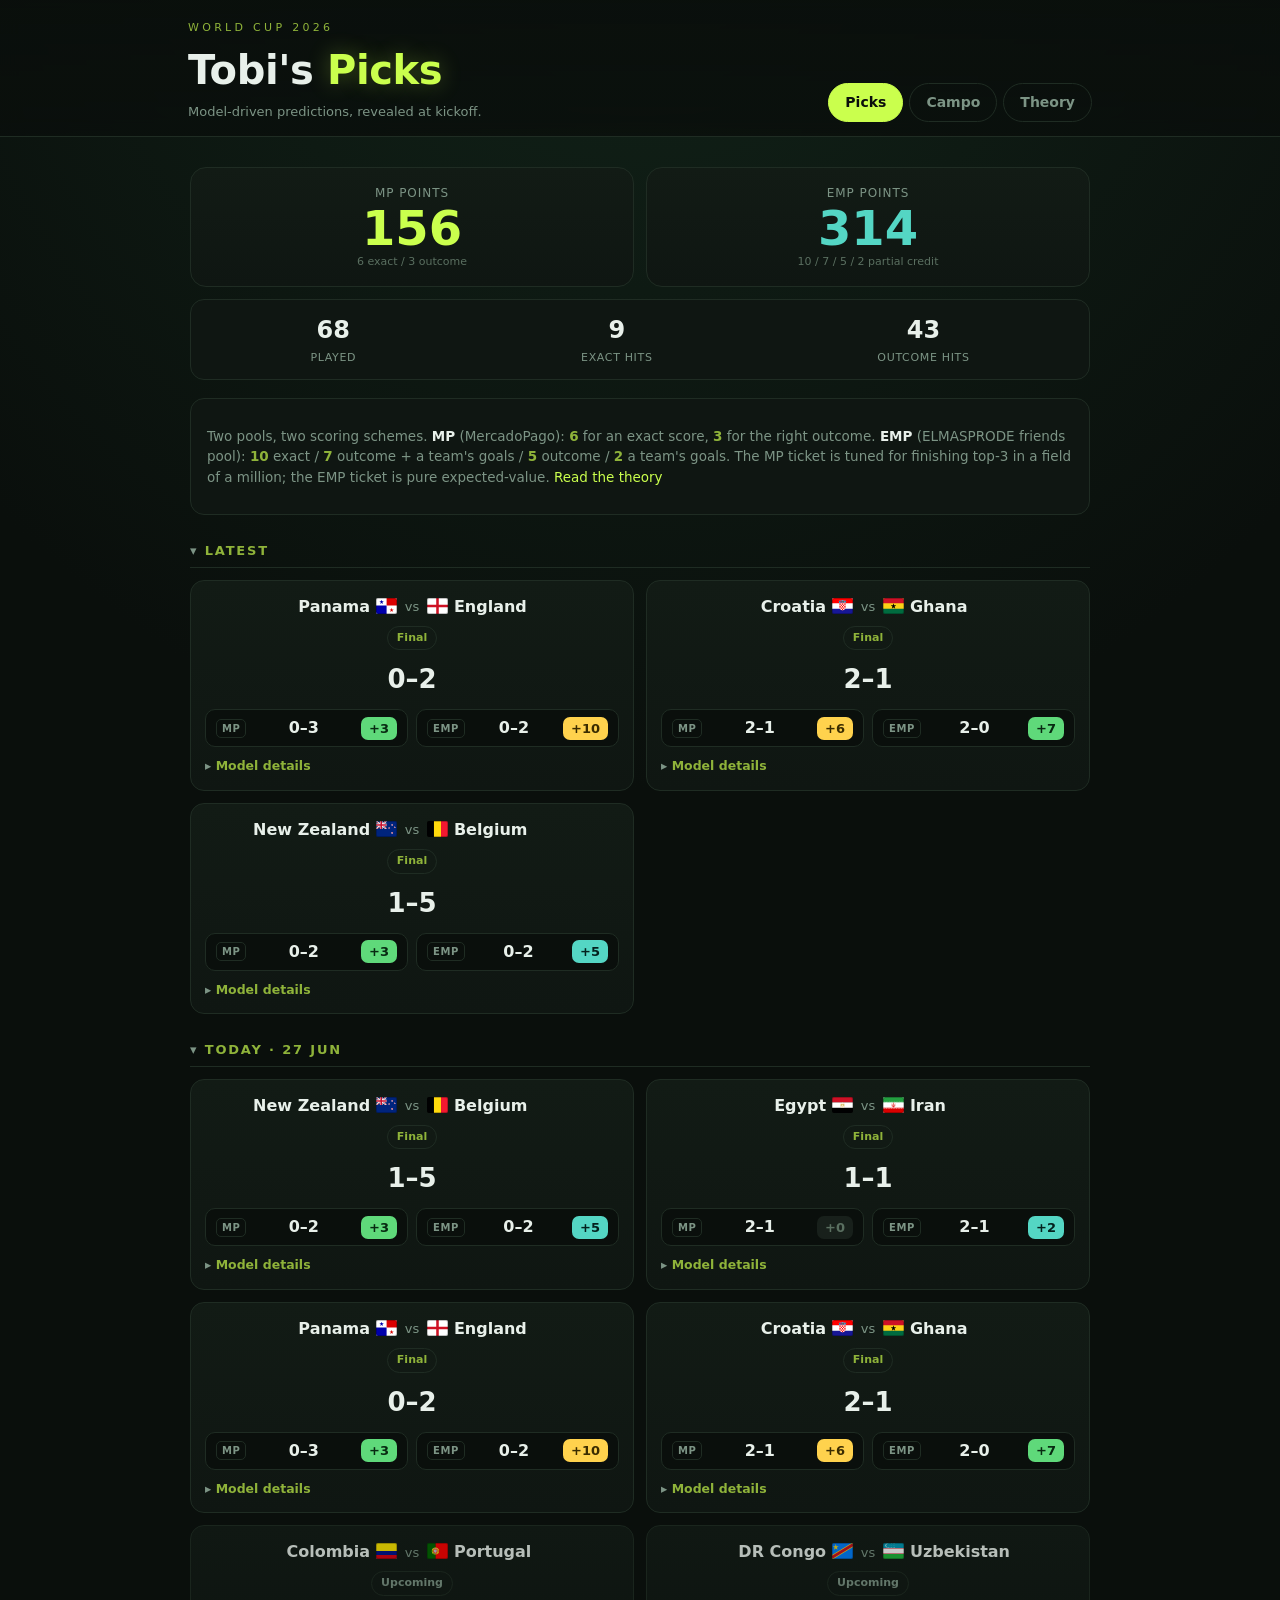
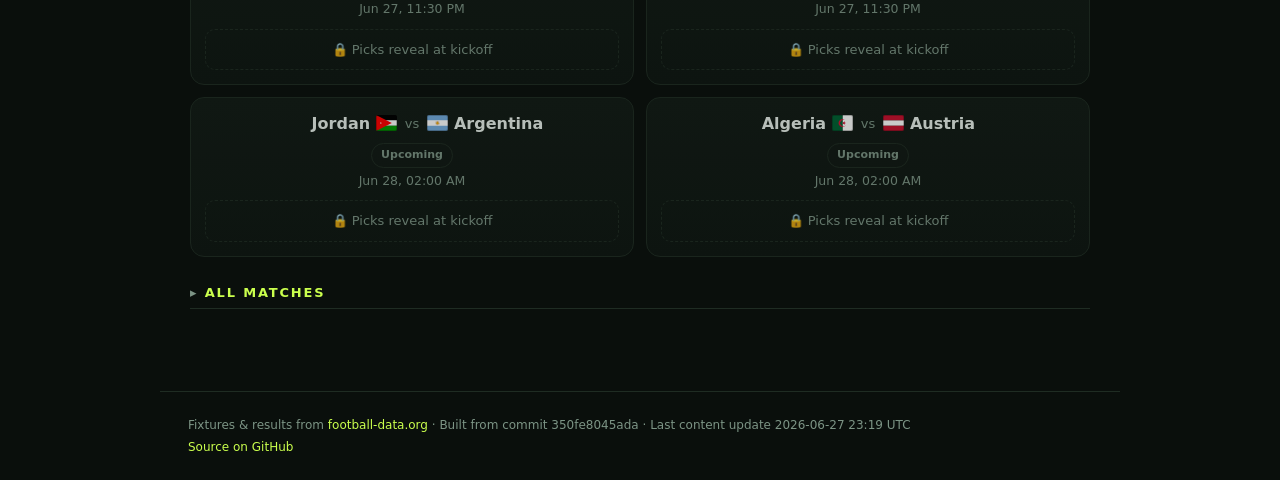
==== commit 44c360c1: "chore: update site (2026-06-27 23:19 UTC)" ====
--- a/index.html
+++ b/index.html
@@ -27,18 +27,18 @@
     <section class="scoreboard">
       <div class="kpi kpi-mp">
         <span class="kpi-label">MP points</span>
-        <span class="kpi-value">147</span>
+        <span class="kpi-value">156</span>
         <span class="kpi-note">6 exact / 3 outcome</span>
       </div>
       <div class="kpi kpi-emp">
         <span class="kpi-label">EMP points</span>
-        <span class="kpi-value">297</span>
+        <span class="kpi-value">314</span>
         <span class="kpi-note">10 / 7 / 5 / 2 partial credit</span>
       </div>
       <div class="kpi-counters">
-        <div><span class="c-val">66</span><span class="c-lab">played</span></div>
-        <div><span class="c-val">8</span><span class="c-lab">exact hits</span></div>
-        <div><span class="c-val">41</span><span class="c-lab">outcome hits</span></div>
+        <div><span class="c-val">68</span><span class="c-lab">played</span></div>
+        <div><span class="c-val">9</span><span class="c-lab">exact hits</span></div>
+        <div><span class="c-val">43</span><span class="c-lab">outcome hits</span></div>
       </div>
     </section>
     
@@ -61,21 +61,21 @@
               <span class="vs">vs</span>
               <span class="team team-away"><span class="flag flag-gb-eng" role="img" aria-label="England"></span> England</span>
             </div>
-            <span class="badge badge-live">● LIVE</span>
-          </div>
-          <div class="m-meta"><span class="ko" data-utc="2026-06-27T21:00:00Z">Jun 27, 21:00 UTC</span></div>
+            <span class="badge badge-final">Final</span>
+          </div>
+          
           <div class="score"><span class="score-num">0–2</span></div>
           
           <div class="picks">
             <div class="pick-row">
               <span class="scheme">MP</span>
               <span class="pick-score">0–3</span>
-              <span class="pts pts-outcome">+3*</span>
+              <span class="pts pts-outcome">+3</span>
             </div>
             <div class="pick-row">
               <span class="scheme">EMP</span>
               <span class="pick-score">0–2</span>
-              <span class="pts pts-exact">+10*</span>
+              <span class="pts pts-exact">+10</span>
             </div>
           </div>
           
@@ -94,21 +94,21 @@
               <span class="vs">vs</span>
               <span class="team team-away"><span class="flag flag-gh" role="img" aria-label="Ghana"></span> Ghana</span>
             </div>
-            <span class="badge badge-live">● LIVE</span>
-          </div>
-          <div class="m-meta"><span class="ko" data-utc="2026-06-27T21:00:00Z">Jun 27, 21:00 UTC</span></div>
-          <div class="score"><span class="score-num">1–1</span></div>
-          
-          <div class="picks">
-            <div class="pick-row">
-              <span class="scheme">MP</span>
-              <span class="pick-score">2–1</span>
-              <span class="pts pts-miss">+0*</span>
-            </div>
-            <div class="pick-row">
-              <span class="scheme">EMP</span>
-              <span class="pick-score">2–0</span>
-              <span class="pts pts-miss">+0*</span>
+            <span class="badge badge-final">Final</span>
+          </div>
+          
+          <div class="score"><span class="score-num">2–1</span></div>
+          
+          <div class="picks">
+            <div class="pick-row">
+              <span class="scheme">MP</span>
+              <span class="pick-score">2–1</span>
+              <span class="pts pts-exact">+6</span>
+            </div>
+            <div class="pick-row">
+              <span class="scheme">EMP</span>
+              <span class="pick-score">2–0</span>
+              <span class="pts pts-outcome">+7</span>
             </div>
           </div>
           
@@ -150,72 +150,6 @@
             <div class="stat-line">Model 1/X/2: 8% / 15% / 77%</div>
             <div class="stat-line">Expected goals λ: 0.61 – 2.38</div>
             <div class="stat-line">Market (oddsapi): 6% / 12% / 82% · edge 9pp</div>
-          </details>
-        </div>
-
-        <div class="match revealed" data-group="G">
-          <div class="m-head">
-            <div class="teams">
-              <span class="team team-home">Egypt <span class="flag flag-eg" role="img" aria-label="Egypt"></span></span>
-              <span class="vs">vs</span>
-              <span class="team team-away"><span class="flag flag-ir" role="img" aria-label="Iran"></span> Iran</span>
-            </div>
-            <span class="badge badge-final">Final</span>
-          </div>
-          
-          <div class="score"><span class="score-num">1–1</span></div>
-          
-          <div class="picks">
-            <div class="pick-row">
-              <span class="scheme">MP</span>
-              <span class="pick-score">2–1</span>
-              <span class="pts pts-miss">+0</span>
-            </div>
-            <div class="pick-row">
-              <span class="scheme">EMP</span>
-              <span class="pick-score">2–1</span>
-              <span class="pts pts-partial">+2</span>
-            </div>
-          </div>
-          
-          <details class="stats">
-            <summary>Model details</summary>
-            <div class="stat-line">Model 1/X/2: 40% / 23% / 36%</div>
-            <div class="stat-line">Expected goals λ: 1.54 – 1.45</div>
-            <div class="stat-line">Market (oddsapi): 39% / 37% / 25% · edge 17pp</div>
-          </details>
-        </div>
-
-        <div class="match revealed" data-group="H">
-          <div class="m-head">
-            <div class="teams">
-              <span class="team team-home">Uruguay <span class="flag flag-uy" role="img" aria-label="Uruguay"></span></span>
-              <span class="vs">vs</span>
-              <span class="team team-away"><span class="flag flag-es" role="img" aria-label="Spain"></span> Spain</span>
-            </div>
-            <span class="badge badge-final">Final</span>
-          </div>
-          
-          <div class="score"><span class="score-num">0–1</span></div>
-          
-          <div class="picks">
-            <div class="pick-row">
-              <span class="scheme">MP</span>
-              <span class="pick-score">1–2</span>
-              <span class="pts pts-outcome">+3</span>
-            </div>
-            <div class="pick-row">
-              <span class="scheme">EMP</span>
-              <span class="pick-score">0–2</span>
-              <span class="pts pts-outcome">+7</span>
-            </div>
-          </div>
-          
-          <details class="stats">
-            <summary>Model details</summary>
-            <div class="stat-line">Model 1/X/2: 16% / 19% / 65%</div>
-            <div class="stat-line">Expected goals λ: 0.91 – 2.08</div>
-            <div class="stat-line">Market (oddsapi): 15% / 28% / 56% · edge 13pp</div>
           </details>
         </div>
         </div>
@@ -298,21 +232,21 @@
               <span class="vs">vs</span>
               <span class="team team-away"><span class="flag flag-gb-eng" role="img" aria-label="England"></span> England</span>
             </div>
-            <span class="badge badge-live">● LIVE</span>
-          </div>
-          <div class="m-meta"><span class="ko" data-utc="2026-06-27T21:00:00Z">Jun 27, 21:00 UTC</span></div>
+            <span class="badge badge-final">Final</span>
+          </div>
+          
           <div class="score"><span class="score-num">0–2</span></div>
           
           <div class="picks">
             <div class="pick-row">
               <span class="scheme">MP</span>
               <span class="pick-score">0–3</span>
-              <span class="pts pts-outcome">+3*</span>
+              <span class="pts pts-outcome">+3</span>
             </div>
             <div class="pick-row">
               <span class="scheme">EMP</span>
               <span class="pick-score">0–2</span>
-              <span class="pts pts-exact">+10*</span>
+              <span class="pts pts-exact">+10</span>
             </div>
           </div>
           
@@ -331,21 +265,21 @@
               <span class="vs">vs</span>
               <span class="team team-away"><span class="flag flag-gh" role="img" aria-label="Ghana"></span> Ghana</span>
             </div>
-            <span class="badge badge-live">● LIVE</span>
-          </div>
-          <div class="m-meta"><span class="ko" data-utc="2026-06-27T21:00:00Z">Jun 27, 21:00 UTC</span></div>
-          <div class="score"><span class="score-num">1–1</span></div>
-          
-          <div class="picks">
-            <div class="pick-row">
-              <span class="scheme">MP</span>
-              <span class="pick-score">2–1</span>
-              <span class="pts pts-miss">+0*</span>
-            </div>
-            <div class="pick-row">
-              <span class="scheme">EMP</span>
-              <span class="pick-score">2–0</span>
-              <span class="pts pts-miss">+0*</span>
+            <span class="badge badge-final">Final</span>
+          </div>
+          
+          <div class="score"><span class="score-num">2–1</span></div>
+          
+          <div class="picks">
+            <div class="pick-row">
+              <span class="scheme">MP</span>
+              <span class="pick-score">2–1</span>
+              <span class="pts pts-exact">+6</span>
+            </div>
+            <div class="pick-row">
+              <span class="scheme">EMP</span>
+              <span class="pick-score">2–0</span>
+              <span class="pts pts-outcome">+7</span>
             </div>
           </div>
           
@@ -2720,21 +2654,21 @@
               <span class="vs">vs</span>
               <span class="team team-away"><span class="flag flag-gb-eng" role="img" aria-label="England"></span> England</span>
             </div>
-            <span class="badge badge-live">● LIVE</span>
-          </div>
-          <div class="m-meta"><span class="ko" data-utc="2026-06-27T21:00:00Z">Jun 27, 21:00 UTC</span></div>
+            <span class="badge badge-final">Final</span>
+          </div>
+          
           <div class="score"><span class="score-num">0–2</span></div>
           
           <div class="picks">
             <div class="pick-row">
               <span class="scheme">MP</span>
               <span class="pick-score">0–3</span>
-              <span class="pts pts-outcome">+3*</span>
+              <span class="pts pts-outcome">+3</span>
             </div>
             <div class="pick-row">
               <span class="scheme">EMP</span>
               <span class="pick-score">0–2</span>
-              <span class="pts pts-exact">+10*</span>
+              <span class="pts pts-exact">+10</span>
             </div>
           </div>
           
@@ -2753,21 +2687,21 @@
               <span class="vs">vs</span>
               <span class="team team-away"><span class="flag flag-gh" role="img" aria-label="Ghana"></span> Ghana</span>
             </div>
-            <span class="badge badge-live">● LIVE</span>
-          </div>
-          <div class="m-meta"><span class="ko" data-utc="2026-06-27T21:00:00Z">Jun 27, 21:00 UTC</span></div>
-          <div class="score"><span class="score-num">1–1</span></div>
-          
-          <div class="picks">
-            <div class="pick-row">
-              <span class="scheme">MP</span>
-              <span class="pick-score">2–1</span>
-              <span class="pts pts-miss">+0*</span>
-            </div>
-            <div class="pick-row">
-              <span class="scheme">EMP</span>
-              <span class="pick-score">2–0</span>
-              <span class="pts pts-miss">+0*</span>
+            <span class="badge badge-final">Final</span>
+          </div>
+          
+          <div class="score"><span class="score-num">2–1</span></div>
+          
+          <div class="picks">
+            <div class="pick-row">
+              <span class="scheme">MP</span>
+              <span class="pick-score">2–1</span>
+              <span class="pts pts-exact">+6</span>
+            </div>
+            <div class="pick-row">
+              <span class="scheme">EMP</span>
+              <span class="pick-score">2–0</span>
+              <span class="pts pts-outcome">+7</span>
             </div>
           </div>
           
@@ -2785,7 +2719,7 @@
 </main>
 <footer class="site-footer">
   <p>Fixtures &amp; results from <a href="https://www.football-data.org" rel="noopener">football-data.org</a>
-     &middot; Built from commit 350fe8045ada &middot; Last content update 2026-06-27 22:46 UTC</p>
+     &middot; Built from commit 350fe8045ada &middot; Last content update 2026-06-27 23:19 UTC</p>
   <p><a href="https://github.com/tlifschitz/world-cup-picks" rel="noopener">Source on GitHub</a></p>
 </footer>
 
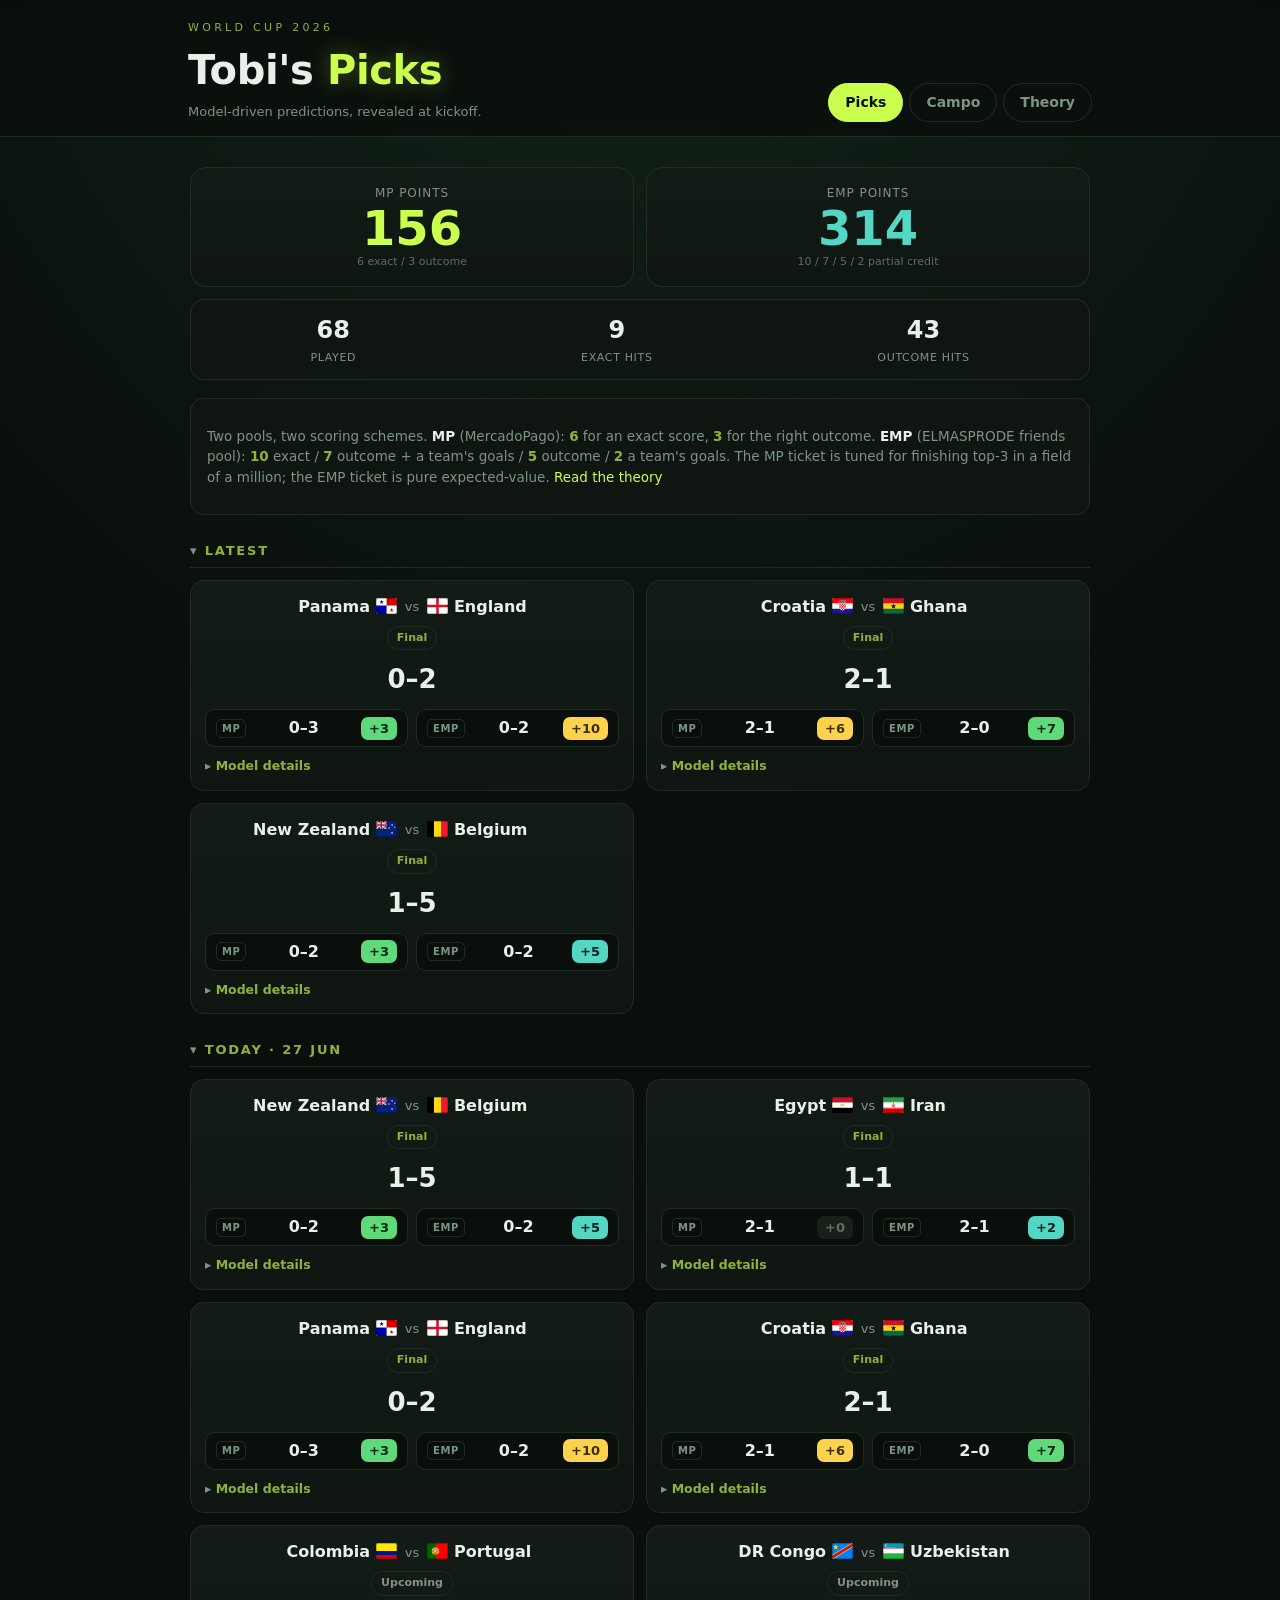
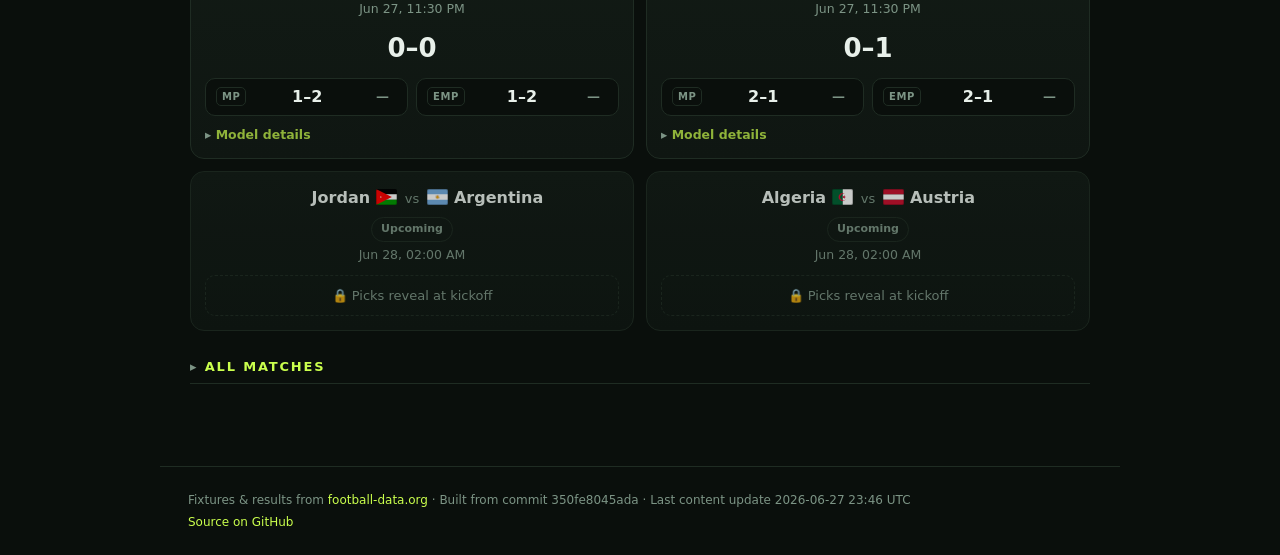
==== commit db16f8eb: "chore: update site (2026-06-27 23:46 UTC)" ====
--- a/index.html
+++ b/index.html
@@ -291,7 +291,7 @@
           </details>
         </div>
 
-        <div class="match hidden" data-group="K">
+        <div class="match revealed" data-group="K">
           <div class="m-head">
             <div class="teams">
               <span class="team team-home">Colombia <span class="flag flag-co" role="img" aria-label="Colombia"></span></span>
@@ -301,10 +301,30 @@
             <span class="badge badge-upcoming">Upcoming</span>
           </div>
           <div class="m-meta"><span class="ko" data-utc="2026-06-27T23:30:00Z">Jun 27, 23:30 UTC</span></div>
-          <div class="locked">🔒 Picks reveal at kickoff</div>
-        </div>
-
-        <div class="match hidden" data-group="K">
+          <div class="score"><span class="score-num">0–0</span></div>
+          
+          <div class="picks">
+            <div class="pick-row">
+              <span class="scheme">MP</span>
+              <span class="pick-score">1–2</span>
+              <span class="pts pts-na">—</span>
+            </div>
+            <div class="pick-row">
+              <span class="scheme">EMP</span>
+              <span class="pick-score">1–2</span>
+              <span class="pts pts-na">—</span>
+            </div>
+          </div>
+          
+          <details class="stats">
+            <summary>Model details</summary>
+            <div class="stat-line">Model 1/X/2: 32% / 23% / 45%</div>
+            <div class="stat-line">Expected goals λ: 1.35 – 1.64</div>
+            <div class="stat-line">Market (oddsapi): 22% / 26% / 52% · edge 18pp</div>
+          </details>
+        </div>
+
+        <div class="match revealed" data-group="K">
           <div class="m-head">
             <div class="teams">
               <span class="team team-home">DR Congo <span class="flag flag-cd" role="img" aria-label="DR Congo"></span></span>
@@ -314,7 +334,27 @@
             <span class="badge badge-upcoming">Upcoming</span>
           </div>
           <div class="m-meta"><span class="ko" data-utc="2026-06-27T23:30:00Z">Jun 27, 23:30 UTC</span></div>
-          <div class="locked">🔒 Picks reveal at kickoff</div>
+          <div class="score"><span class="score-num">0–1</span></div>
+          
+          <div class="picks">
+            <div class="pick-row">
+              <span class="scheme">MP</span>
+              <span class="pick-score">2–1</span>
+              <span class="pts pts-na">—</span>
+            </div>
+            <div class="pick-row">
+              <span class="scheme">EMP</span>
+              <span class="pick-score">2–1</span>
+              <span class="pts pts-na">—</span>
+            </div>
+          </div>
+          
+          <details class="stats">
+            <summary>Model details</summary>
+            <div class="stat-line">Model 1/X/2: 46% / 23% / 31%</div>
+            <div class="stat-line">Expected goals λ: 1.66 – 1.33</div>
+            <div class="stat-line">Market (oddsapi): 54% / 24% / 22% · edge 18pp</div>
+          </details>
         </div>
 
         <div class="match hidden" data-group="J">
@@ -2483,7 +2523,7 @@
           </details>
         </div>
 
-        <div class="match hidden" data-group="K">
+        <div class="match revealed" data-group="K">
           <div class="m-head">
             <div class="teams">
               <span class="team team-home">Colombia <span class="flag flag-co" role="img" aria-label="Colombia"></span></span>
@@ -2493,10 +2533,30 @@
             <span class="badge badge-upcoming">Upcoming</span>
           </div>
           <div class="m-meta"><span class="ko" data-utc="2026-06-27T23:30:00Z">Jun 27, 23:30 UTC</span></div>
-          <div class="locked">🔒 Picks reveal at kickoff</div>
-        </div>
-
-        <div class="match hidden" data-group="K">
+          <div class="score"><span class="score-num">0–0</span></div>
+          
+          <div class="picks">
+            <div class="pick-row">
+              <span class="scheme">MP</span>
+              <span class="pick-score">1–2</span>
+              <span class="pts pts-na">—</span>
+            </div>
+            <div class="pick-row">
+              <span class="scheme">EMP</span>
+              <span class="pick-score">1–2</span>
+              <span class="pts pts-na">—</span>
+            </div>
+          </div>
+          
+          <details class="stats">
+            <summary>Model details</summary>
+            <div class="stat-line">Model 1/X/2: 32% / 23% / 45%</div>
+            <div class="stat-line">Expected goals λ: 1.35 – 1.64</div>
+            <div class="stat-line">Market (oddsapi): 22% / 26% / 52% · edge 18pp</div>
+          </details>
+        </div>
+
+        <div class="match revealed" data-group="K">
           <div class="m-head">
             <div class="teams">
               <span class="team team-home">DR Congo <span class="flag flag-cd" role="img" aria-label="DR Congo"></span></span>
@@ -2506,7 +2566,27 @@
             <span class="badge badge-upcoming">Upcoming</span>
           </div>
           <div class="m-meta"><span class="ko" data-utc="2026-06-27T23:30:00Z">Jun 27, 23:30 UTC</span></div>
-          <div class="locked">🔒 Picks reveal at kickoff</div>
+          <div class="score"><span class="score-num">0–1</span></div>
+          
+          <div class="picks">
+            <div class="pick-row">
+              <span class="scheme">MP</span>
+              <span class="pick-score">2–1</span>
+              <span class="pts pts-na">—</span>
+            </div>
+            <div class="pick-row">
+              <span class="scheme">EMP</span>
+              <span class="pick-score">2–1</span>
+              <span class="pts pts-na">—</span>
+            </div>
+          </div>
+          
+          <details class="stats">
+            <summary>Model details</summary>
+            <div class="stat-line">Model 1/X/2: 46% / 23% / 31%</div>
+            <div class="stat-line">Expected goals λ: 1.66 – 1.33</div>
+            <div class="stat-line">Market (oddsapi): 54% / 24% / 22% · edge 18pp</div>
+          </details>
         </div>
         </div>
       </section>
@@ -2719,7 +2799,7 @@
 </main>
 <footer class="site-footer">
   <p>Fixtures &amp; results from <a href="https://www.football-data.org" rel="noopener">football-data.org</a>
-     &middot; Built from commit 350fe8045ada &middot; Last content update 2026-06-27 23:19 UTC</p>
+     &middot; Built from commit 350fe8045ada &middot; Last content update 2026-06-27 23:46 UTC</p>
   <p><a href="https://github.com/tlifschitz/world-cup-picks" rel="noopener">Source on GitHub</a></p>
 </footer>
 
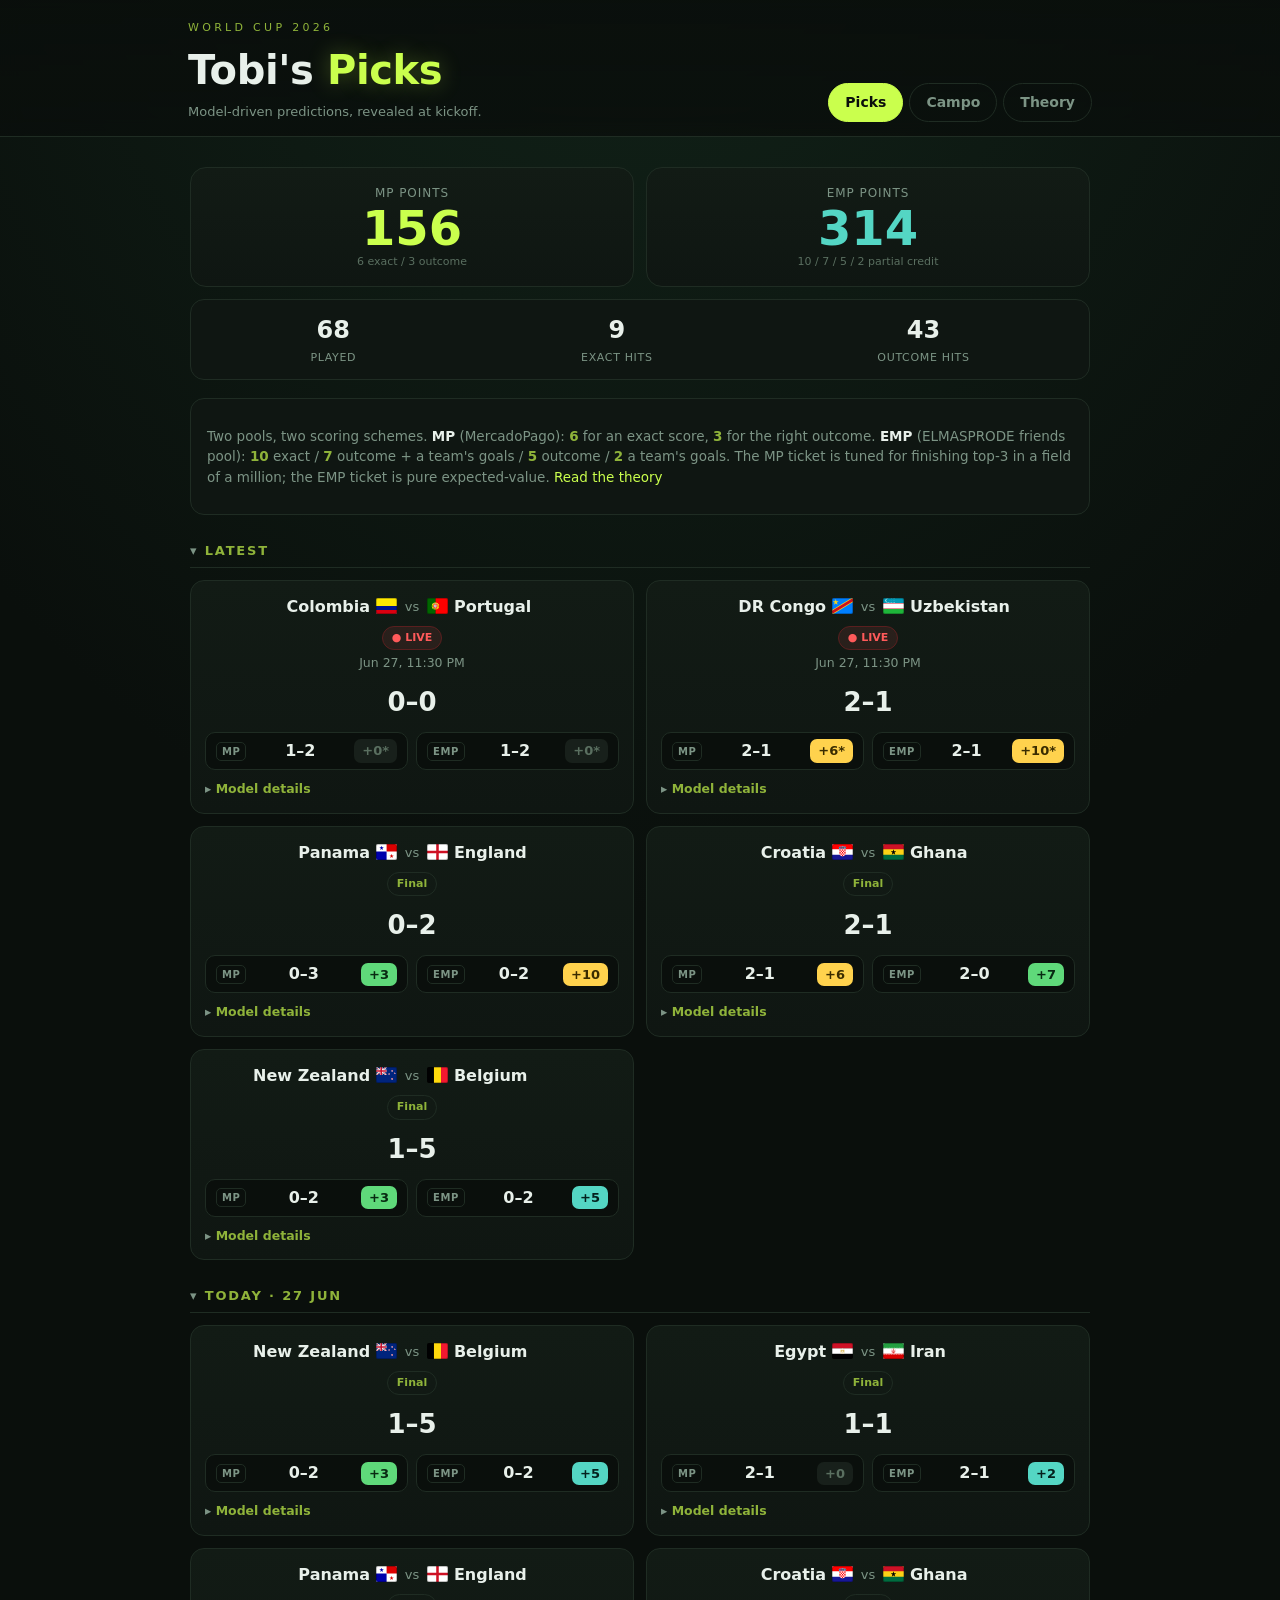
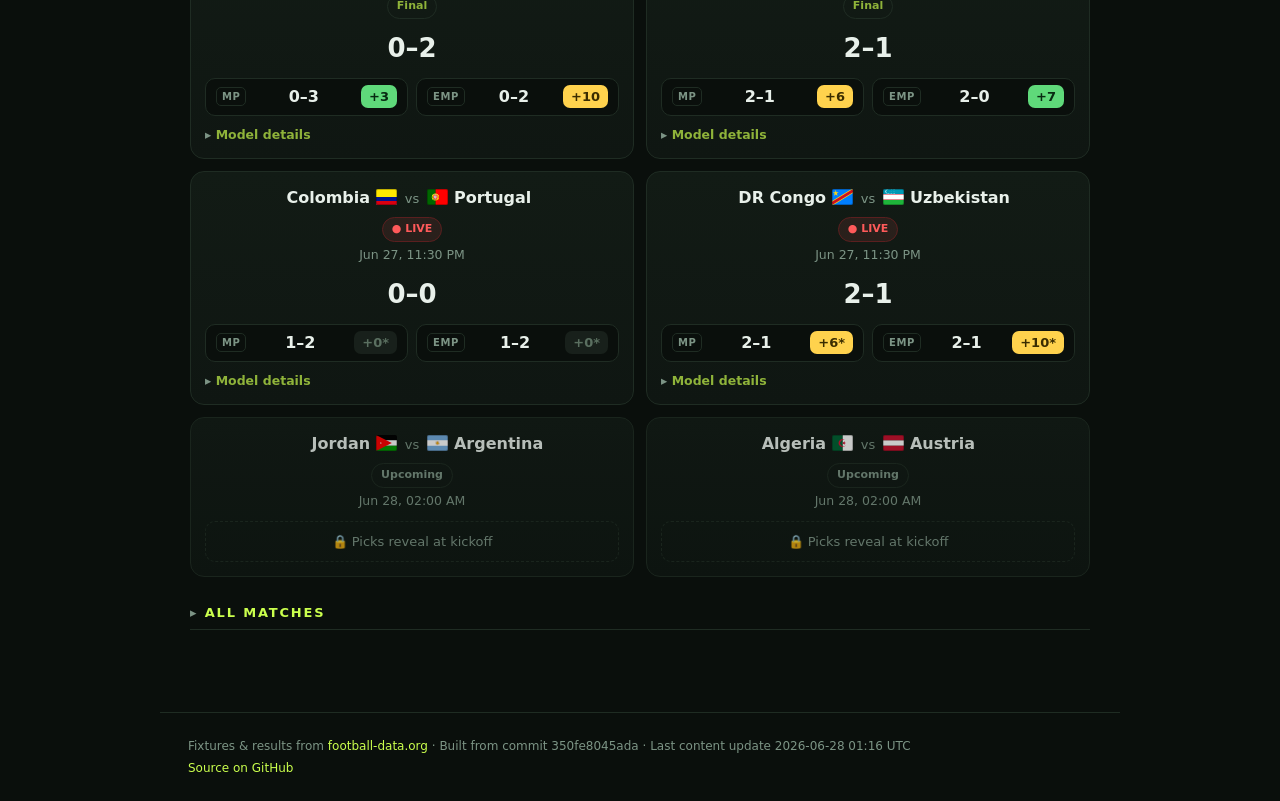
==== commit a5f1aa6d: "chore: update site (2026-06-28 01:16 UTC)" ====
--- a/index.html
+++ b/index.html
@@ -54,6 +54,72 @@
         <summary><h2 class="section-title">Latest</h2></summary>
         <div class="match-grid">
           
+        <div class="match revealed" data-group="K">
+          <div class="m-head">
+            <div class="teams">
+              <span class="team team-home">Colombia <span class="flag flag-co" role="img" aria-label="Colombia"></span></span>
+              <span class="vs">vs</span>
+              <span class="team team-away"><span class="flag flag-pt" role="img" aria-label="Portugal"></span> Portugal</span>
+            </div>
+            <span class="badge badge-live">● LIVE</span>
+          </div>
+          <div class="m-meta"><span class="ko" data-utc="2026-06-27T23:30:00Z">Jun 27, 23:30 UTC</span></div>
+          <div class="score"><span class="score-num">0–0</span></div>
+          
+          <div class="picks">
+            <div class="pick-row">
+              <span class="scheme">MP</span>
+              <span class="pick-score">1–2</span>
+              <span class="pts pts-miss">+0*</span>
+            </div>
+            <div class="pick-row">
+              <span class="scheme">EMP</span>
+              <span class="pick-score">1–2</span>
+              <span class="pts pts-miss">+0*</span>
+            </div>
+          </div>
+          
+          <details class="stats">
+            <summary>Model details</summary>
+            <div class="stat-line">Model 1/X/2: 32% / 23% / 45%</div>
+            <div class="stat-line">Expected goals λ: 1.35 – 1.64</div>
+            <div class="stat-line">Market (oddsapi): 22% / 26% / 52% · edge 18pp</div>
+          </details>
+        </div>
+
+        <div class="match revealed" data-group="K">
+          <div class="m-head">
+            <div class="teams">
+              <span class="team team-home">DR Congo <span class="flag flag-cd" role="img" aria-label="DR Congo"></span></span>
+              <span class="vs">vs</span>
+              <span class="team team-away"><span class="flag flag-uz" role="img" aria-label="Uzbekistan"></span> Uzbekistan</span>
+            </div>
+            <span class="badge badge-live">● LIVE</span>
+          </div>
+          <div class="m-meta"><span class="ko" data-utc="2026-06-27T23:30:00Z">Jun 27, 23:30 UTC</span></div>
+          <div class="score"><span class="score-num">2–1</span></div>
+          
+          <div class="picks">
+            <div class="pick-row">
+              <span class="scheme">MP</span>
+              <span class="pick-score">2–1</span>
+              <span class="pts pts-exact">+6*</span>
+            </div>
+            <div class="pick-row">
+              <span class="scheme">EMP</span>
+              <span class="pick-score">2–1</span>
+              <span class="pts pts-exact">+10*</span>
+            </div>
+          </div>
+          
+          <details class="stats">
+            <summary>Model details</summary>
+            <div class="stat-line">Model 1/X/2: 46% / 23% / 31%</div>
+            <div class="stat-line">Expected goals λ: 1.66 – 1.33</div>
+            <div class="stat-line">Market (oddsapi): 54% / 24% / 22% · edge 18pp</div>
+          </details>
+        </div>
+
         <div class="match revealed" data-group="L">
           <div class="m-head">
             <div class="teams">
@@ -298,7 +364,7 @@
               <span class="vs">vs</span>
               <span class="team team-away"><span class="flag flag-pt" role="img" aria-label="Portugal"></span> Portugal</span>
             </div>
-            <span class="badge badge-upcoming">Upcoming</span>
+            <span class="badge badge-live">● LIVE</span>
           </div>
           <div class="m-meta"><span class="ko" data-utc="2026-06-27T23:30:00Z">Jun 27, 23:30 UTC</span></div>
           <div class="score"><span class="score-num">0–0</span></div>
@@ -307,12 +373,12 @@
             <div class="pick-row">
               <span class="scheme">MP</span>
               <span class="pick-score">1–2</span>
-              <span class="pts pts-na">—</span>
+              <span class="pts pts-miss">+0*</span>
             </div>
             <div class="pick-row">
               <span class="scheme">EMP</span>
               <span class="pick-score">1–2</span>
-              <span class="pts pts-na">—</span>
+              <span class="pts pts-miss">+0*</span>
             </div>
           </div>
           
@@ -331,21 +397,21 @@
               <span class="vs">vs</span>
               <span class="team team-away"><span class="flag flag-uz" role="img" aria-label="Uzbekistan"></span> Uzbekistan</span>
             </div>
-            <span class="badge badge-upcoming">Upcoming</span>
+            <span class="badge badge-live">● LIVE</span>
           </div>
           <div class="m-meta"><span class="ko" data-utc="2026-06-27T23:30:00Z">Jun 27, 23:30 UTC</span></div>
-          <div class="score"><span class="score-num">0–1</span></div>
-          
-          <div class="picks">
-            <div class="pick-row">
-              <span class="scheme">MP</span>
-              <span class="pick-score">2–1</span>
-              <span class="pts pts-na">—</span>
-            </div>
-            <div class="pick-row">
-              <span class="scheme">EMP</span>
-              <span class="pick-score">2–1</span>
-              <span class="pts pts-na">—</span>
+          <div class="score"><span class="score-num">2–1</span></div>
+          
+          <div class="picks">
+            <div class="pick-row">
+              <span class="scheme">MP</span>
+              <span class="pick-score">2–1</span>
+              <span class="pts pts-exact">+6*</span>
+            </div>
+            <div class="pick-row">
+              <span class="scheme">EMP</span>
+              <span class="pick-score">2–1</span>
+              <span class="pts pts-exact">+10*</span>
             </div>
           </div>
           
@@ -2530,7 +2596,7 @@
               <span class="vs">vs</span>
               <span class="team team-away"><span class="flag flag-pt" role="img" aria-label="Portugal"></span> Portugal</span>
             </div>
-            <span class="badge badge-upcoming">Upcoming</span>
+            <span class="badge badge-live">● LIVE</span>
           </div>
           <div class="m-meta"><span class="ko" data-utc="2026-06-27T23:30:00Z">Jun 27, 23:30 UTC</span></div>
           <div class="score"><span class="score-num">0–0</span></div>
@@ -2539,12 +2605,12 @@
             <div class="pick-row">
               <span class="scheme">MP</span>
               <span class="pick-score">1–2</span>
-              <span class="pts pts-na">—</span>
+              <span class="pts pts-miss">+0*</span>
             </div>
             <div class="pick-row">
               <span class="scheme">EMP</span>
               <span class="pick-score">1–2</span>
-              <span class="pts pts-na">—</span>
+              <span class="pts pts-miss">+0*</span>
             </div>
           </div>
           
@@ -2563,21 +2629,21 @@
               <span class="vs">vs</span>
               <span class="team team-away"><span class="flag flag-uz" role="img" aria-label="Uzbekistan"></span> Uzbekistan</span>
             </div>
-            <span class="badge badge-upcoming">Upcoming</span>
+            <span class="badge badge-live">● LIVE</span>
           </div>
           <div class="m-meta"><span class="ko" data-utc="2026-06-27T23:30:00Z">Jun 27, 23:30 UTC</span></div>
-          <div class="score"><span class="score-num">0–1</span></div>
-          
-          <div class="picks">
-            <div class="pick-row">
-              <span class="scheme">MP</span>
-              <span class="pick-score">2–1</span>
-              <span class="pts pts-na">—</span>
-            </div>
-            <div class="pick-row">
-              <span class="scheme">EMP</span>
-              <span class="pick-score">2–1</span>
-              <span class="pts pts-na">—</span>
+          <div class="score"><span class="score-num">2–1</span></div>
+          
+          <div class="picks">
+            <div class="pick-row">
+              <span class="scheme">MP</span>
+              <span class="pick-score">2–1</span>
+              <span class="pts pts-exact">+6*</span>
+            </div>
+            <div class="pick-row">
+              <span class="scheme">EMP</span>
+              <span class="pick-score">2–1</span>
+              <span class="pts pts-exact">+10*</span>
             </div>
           </div>
           
@@ -2799,7 +2865,7 @@
 </main>
 <footer class="site-footer">
   <p>Fixtures &amp; results from <a href="https://www.football-data.org" rel="noopener">football-data.org</a>
-     &middot; Built from commit 350fe8045ada &middot; Last content update 2026-06-27 23:46 UTC</p>
+     &middot; Built from commit 350fe8045ada &middot; Last content update 2026-06-28 01:16 UTC</p>
   <p><a href="https://github.com/tlifschitz/world-cup-picks" rel="noopener">Source on GitHub</a></p>
 </footer>
 
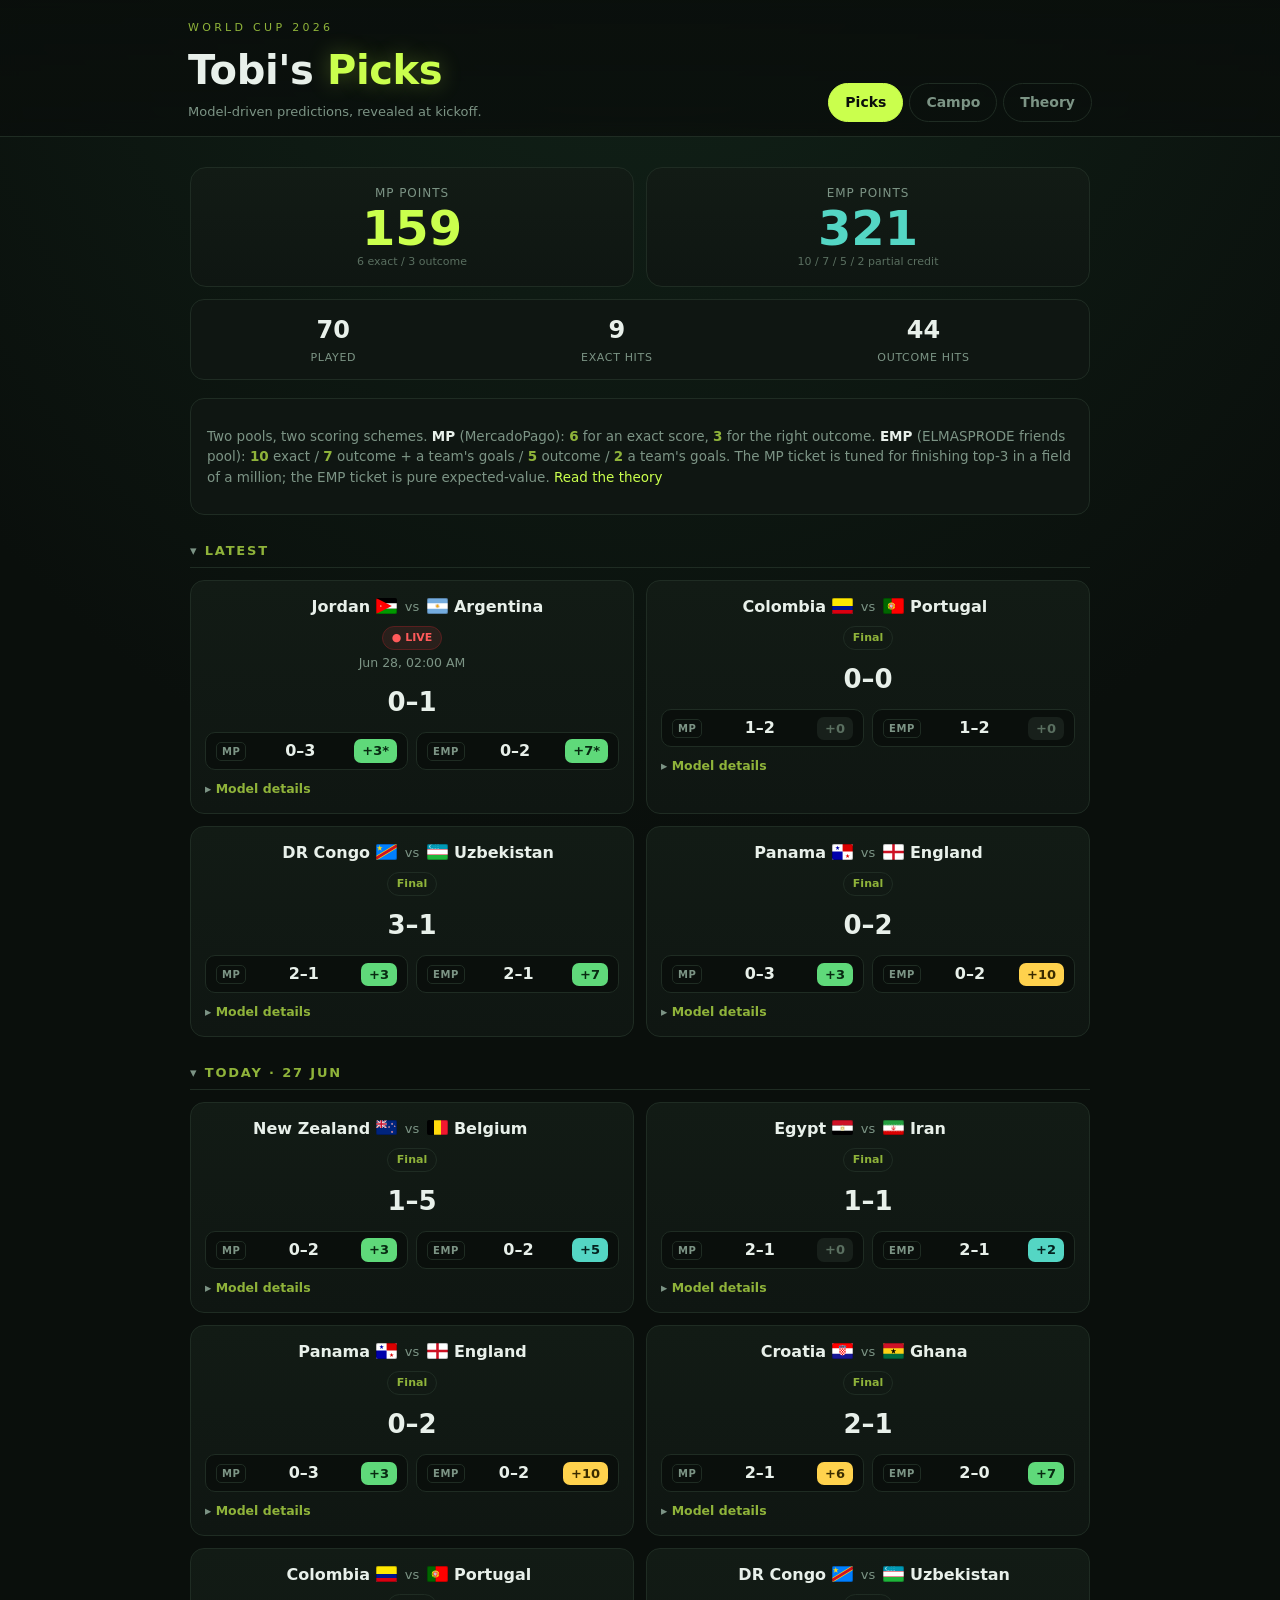
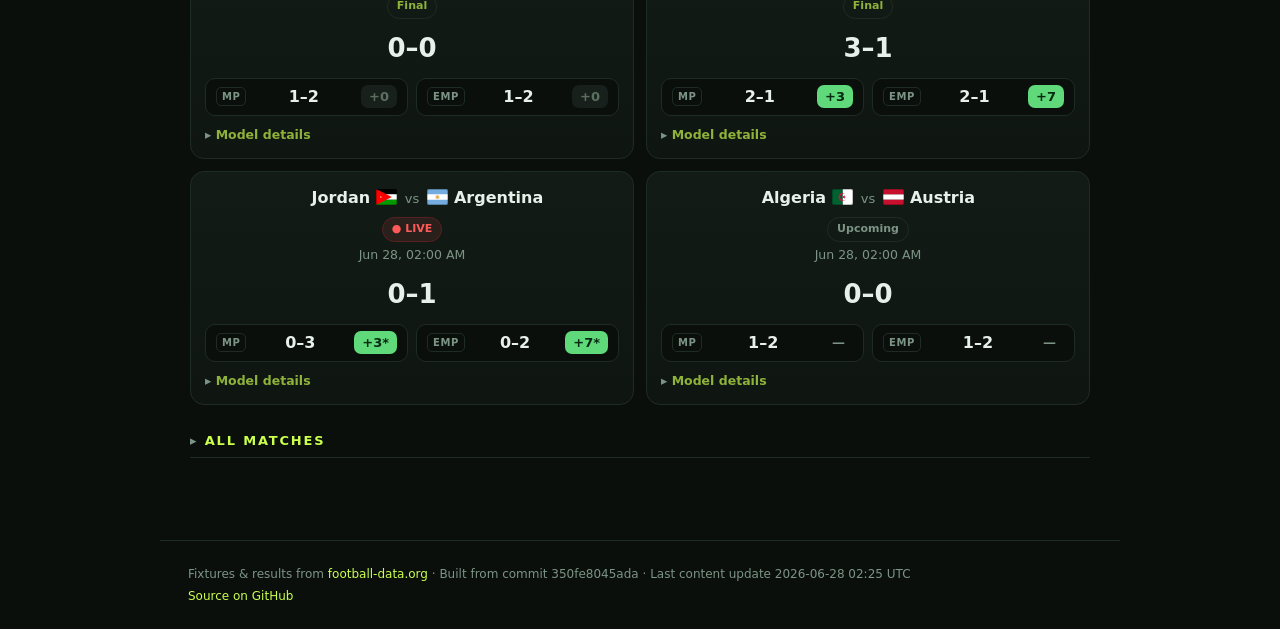
==== commit 06e308d1: "chore: update site (2026-06-28 02:25 UTC)" ====
--- a/index.html
+++ b/index.html
@@ -27,18 +27,18 @@
     <section class="scoreboard">
       <div class="kpi kpi-mp">
         <span class="kpi-label">MP points</span>
-        <span class="kpi-value">156</span>
+        <span class="kpi-value">159</span>
         <span class="kpi-note">6 exact / 3 outcome</span>
       </div>
       <div class="kpi kpi-emp">
         <span class="kpi-label">EMP points</span>
-        <span class="kpi-value">314</span>
+        <span class="kpi-value">321</span>
         <span class="kpi-note">10 / 7 / 5 / 2 partial credit</span>
       </div>
       <div class="kpi-counters">
-        <div><span class="c-val">68</span><span class="c-lab">played</span></div>
+        <div><span class="c-val">70</span><span class="c-lab">played</span></div>
         <div><span class="c-val">9</span><span class="c-lab">exact hits</span></div>
-        <div><span class="c-val">43</span><span class="c-lab">outcome hits</span></div>
+        <div><span class="c-val">44</span><span class="c-lab">outcome hits</span></div>
       </div>
     </section>
     
@@ -54,6 +54,39 @@
         <summary><h2 class="section-title">Latest</h2></summary>
         <div class="match-grid">
           
+        <div class="match revealed" data-group="J">
+          <div class="m-head">
+            <div class="teams">
+              <span class="team team-home">Jordan <span class="flag flag-jo" role="img" aria-label="Jordan"></span></span>
+              <span class="vs">vs</span>
+              <span class="team team-away"><span class="flag flag-ar" role="img" aria-label="Argentina"></span> Argentina</span>
+            </div>
+            <span class="badge badge-live">● LIVE</span>
+          </div>
+          <div class="m-meta"><span class="ko" data-utc="2026-06-28T02:00:00Z">Jun 28, 02:00 UTC</span></div>
+          <div class="score"><span class="score-num">0–1</span></div>
+          
+          <div class="picks">
+            <div class="pick-row">
+              <span class="scheme">MP</span>
+              <span class="pick-score">0–3</span>
+              <span class="pts pts-outcome">+3*</span>
+            </div>
+            <div class="pick-row">
+              <span class="scheme">EMP</span>
+              <span class="pick-score">0–2</span>
+              <span class="pts pts-outcome">+7*</span>
+            </div>
+          </div>
+          
+          <details class="stats">
+            <summary>Model details</summary>
+            <div class="stat-line">Model 1/X/2: 5% / 12% / 84%</div>
+            <div class="stat-line">Expected goals λ: 0.42 – 2.57</div>
+            <div class="stat-line">Market (oddsapi): 6% / 11% / 82% · edge 4pp</div>
+          </details>
+        </div>
+
         <div class="match revealed" data-group="K">
           <div class="m-head">
             <div class="teams">
@@ -61,21 +94,21 @@
               <span class="vs">vs</span>
               <span class="team team-away"><span class="flag flag-pt" role="img" aria-label="Portugal"></span> Portugal</span>
             </div>
-            <span class="badge badge-live">● LIVE</span>
-          </div>
-          <div class="m-meta"><span class="ko" data-utc="2026-06-27T23:30:00Z">Jun 27, 23:30 UTC</span></div>
+            <span class="badge badge-final">Final</span>
+          </div>
+          
           <div class="score"><span class="score-num">0–0</span></div>
           
           <div class="picks">
             <div class="pick-row">
               <span class="scheme">MP</span>
               <span class="pick-score">1–2</span>
-              <span class="pts pts-miss">+0*</span>
+              <span class="pts pts-miss">+0</span>
             </div>
             <div class="pick-row">
               <span class="scheme">EMP</span>
               <span class="pick-score">1–2</span>
-              <span class="pts pts-miss">+0*</span>
+              <span class="pts pts-miss">+0</span>
             </div>
           </div>
           
@@ -94,21 +127,21 @@
               <span class="vs">vs</span>
               <span class="team team-away"><span class="flag flag-uz" role="img" aria-label="Uzbekistan"></span> Uzbekistan</span>
             </div>
-            <span class="badge badge-live">● LIVE</span>
-          </div>
-          <div class="m-meta"><span class="ko" data-utc="2026-06-27T23:30:00Z">Jun 27, 23:30 UTC</span></div>
-          <div class="score"><span class="score-num">2–1</span></div>
-          
-          <div class="picks">
-            <div class="pick-row">
-              <span class="scheme">MP</span>
-              <span class="pick-score">2–1</span>
-              <span class="pts pts-exact">+6*</span>
-            </div>
-            <div class="pick-row">
-              <span class="scheme">EMP</span>
-              <span class="pick-score">2–1</span>
-              <span class="pts pts-exact">+10*</span>
+            <span class="badge badge-final">Final</span>
+          </div>
+          
+          <div class="score"><span class="score-num">3–1</span></div>
+          
+          <div class="picks">
+            <div class="pick-row">
+              <span class="scheme">MP</span>
+              <span class="pick-score">2–1</span>
+              <span class="pts pts-outcome">+3</span>
+            </div>
+            <div class="pick-row">
+              <span class="scheme">EMP</span>
+              <span class="pick-score">2–1</span>
+              <span class="pts pts-outcome">+7</span>
             </div>
           </div>
           
@@ -150,72 +183,6 @@
             <div class="stat-line">Model 1/X/2: 6% / 13% / 80%</div>
             <div class="stat-line">Expected goals λ: 0.53 – 2.46</div>
             <div class="stat-line">Market (oddsapi): 5% / 11% / 84% · edge 7pp</div>
-          </details>
-        </div>
-
-        <div class="match revealed" data-group="L">
-          <div class="m-head">
-            <div class="teams">
-              <span class="team team-home">Croatia <span class="flag flag-hr" role="img" aria-label="Croatia"></span></span>
-              <span class="vs">vs</span>
-              <span class="team team-away"><span class="flag flag-gh" role="img" aria-label="Ghana"></span> Ghana</span>
-            </div>
-            <span class="badge badge-final">Final</span>
-          </div>
-          
-          <div class="score"><span class="score-num">2–1</span></div>
-          
-          <div class="picks">
-            <div class="pick-row">
-              <span class="scheme">MP</span>
-              <span class="pick-score">2–1</span>
-              <span class="pts pts-exact">+6</span>
-            </div>
-            <div class="pick-row">
-              <span class="scheme">EMP</span>
-              <span class="pick-score">2–0</span>
-              <span class="pts pts-outcome">+7</span>
-            </div>
-          </div>
-          
-          <details class="stats">
-            <summary>Model details</summary>
-            <div class="stat-line">Model 1/X/2: 65% / 19% / 16%</div>
-            <div class="stat-line">Expected goals λ: 2.09 – 0.90</div>
-            <div class="stat-line">Market (oddsapi): 54% / 29% / 16% · edge 18pp</div>
-          </details>
-        </div>
-
-        <div class="match revealed" data-group="G">
-          <div class="m-head">
-            <div class="teams">
-              <span class="team team-home">New Zealand <span class="flag flag-nz" role="img" aria-label="New Zealand"></span></span>
-              <span class="vs">vs</span>
-              <span class="team team-away"><span class="flag flag-be" role="img" aria-label="Belgium"></span> Belgium</span>
-            </div>
-            <span class="badge badge-final">Final</span>
-          </div>
-          
-          <div class="score"><span class="score-num">1–5</span></div>
-          
-          <div class="picks">
-            <div class="pick-row">
-              <span class="scheme">MP</span>
-              <span class="pick-score">0–2</span>
-              <span class="pts pts-outcome">+3</span>
-            </div>
-            <div class="pick-row">
-              <span class="scheme">EMP</span>
-              <span class="pick-score">0–2</span>
-              <span class="pts pts-partial">+5</span>
-            </div>
-          </div>
-          
-          <details class="stats">
-            <summary>Model details</summary>
-            <div class="stat-line">Model 1/X/2: 8% / 15% / 77%</div>
-            <div class="stat-line">Expected goals λ: 0.61 – 2.38</div>
-            <div class="stat-line">Market (oddsapi): 6% / 12% / 82% · edge 9pp</div>
           </details>
         </div>
         </div>
@@ -364,21 +331,21 @@
               <span class="vs">vs</span>
               <span class="team team-away"><span class="flag flag-pt" role="img" aria-label="Portugal"></span> Portugal</span>
             </div>
-            <span class="badge badge-live">● LIVE</span>
-          </div>
-          <div class="m-meta"><span class="ko" data-utc="2026-06-27T23:30:00Z">Jun 27, 23:30 UTC</span></div>
+            <span class="badge badge-final">Final</span>
+          </div>
+          
           <div class="score"><span class="score-num">0–0</span></div>
           
           <div class="picks">
             <div class="pick-row">
               <span class="scheme">MP</span>
               <span class="pick-score">1–2</span>
-              <span class="pts pts-miss">+0*</span>
+              <span class="pts pts-miss">+0</span>
             </div>
             <div class="pick-row">
               <span class="scheme">EMP</span>
               <span class="pick-score">1–2</span>
-              <span class="pts pts-miss">+0*</span>
+              <span class="pts pts-miss">+0</span>
             </div>
           </div>
           
@@ -397,21 +364,21 @@
               <span class="vs">vs</span>
               <span class="team team-away"><span class="flag flag-uz" role="img" aria-label="Uzbekistan"></span> Uzbekistan</span>
             </div>
-            <span class="badge badge-live">● LIVE</span>
-          </div>
-          <div class="m-meta"><span class="ko" data-utc="2026-06-27T23:30:00Z">Jun 27, 23:30 UTC</span></div>
-          <div class="score"><span class="score-num">2–1</span></div>
-          
-          <div class="picks">
-            <div class="pick-row">
-              <span class="scheme">MP</span>
-              <span class="pick-score">2–1</span>
-              <span class="pts pts-exact">+6*</span>
-            </div>
-            <div class="pick-row">
-              <span class="scheme">EMP</span>
-              <span class="pick-score">2–1</span>
-              <span class="pts pts-exact">+10*</span>
+            <span class="badge badge-final">Final</span>
+          </div>
+          
+          <div class="score"><span class="score-num">3–1</span></div>
+          
+          <div class="picks">
+            <div class="pick-row">
+              <span class="scheme">MP</span>
+              <span class="pick-score">2–1</span>
+              <span class="pts pts-outcome">+3</span>
+            </div>
+            <div class="pick-row">
+              <span class="scheme">EMP</span>
+              <span class="pick-score">2–1</span>
+              <span class="pts pts-outcome">+7</span>
             </div>
           </div>
           
@@ -423,30 +390,70 @@
           </details>
         </div>
 
-        <div class="match hidden" data-group="J">
+        <div class="match revealed" data-group="J">
           <div class="m-head">
             <div class="teams">
               <span class="team team-home">Jordan <span class="flag flag-jo" role="img" aria-label="Jordan"></span></span>
               <span class="vs">vs</span>
               <span class="team team-away"><span class="flag flag-ar" role="img" aria-label="Argentina"></span> Argentina</span>
             </div>
+            <span class="badge badge-live">● LIVE</span>
+          </div>
+          <div class="m-meta"><span class="ko" data-utc="2026-06-28T02:00:00Z">Jun 28, 02:00 UTC</span></div>
+          <div class="score"><span class="score-num">0–1</span></div>
+          
+          <div class="picks">
+            <div class="pick-row">
+              <span class="scheme">MP</span>
+              <span class="pick-score">0–3</span>
+              <span class="pts pts-outcome">+3*</span>
+            </div>
+            <div class="pick-row">
+              <span class="scheme">EMP</span>
+              <span class="pick-score">0–2</span>
+              <span class="pts pts-outcome">+7*</span>
+            </div>
+          </div>
+          
+          <details class="stats">
+            <summary>Model details</summary>
+            <div class="stat-line">Model 1/X/2: 5% / 12% / 84%</div>
+            <div class="stat-line">Expected goals λ: 0.42 – 2.57</div>
+            <div class="stat-line">Market (oddsapi): 6% / 11% / 82% · edge 4pp</div>
+          </details>
+        </div>
+
+        <div class="match revealed" data-group="J">
+          <div class="m-head">
+            <div class="teams">
+              <span class="team team-home">Algeria <span class="flag flag-dz" role="img" aria-label="Algeria"></span></span>
+              <span class="vs">vs</span>
+              <span class="team team-away"><span class="flag flag-at" role="img" aria-label="Austria"></span> Austria</span>
+            </div>
             <span class="badge badge-upcoming">Upcoming</span>
           </div>
           <div class="m-meta"><span class="ko" data-utc="2026-06-28T02:00:00Z">Jun 28, 02:00 UTC</span></div>
-          <div class="locked">🔒 Picks reveal at kickoff</div>
-        </div>
-
-        <div class="match hidden" data-group="J">
-          <div class="m-head">
-            <div class="teams">
-              <span class="team team-home">Algeria <span class="flag flag-dz" role="img" aria-label="Algeria"></span></span>
-              <span class="vs">vs</span>
-              <span class="team team-away"><span class="flag flag-at" role="img" aria-label="Austria"></span> Austria</span>
-            </div>
-            <span class="badge badge-upcoming">Upcoming</span>
-          </div>
-          <div class="m-meta"><span class="ko" data-utc="2026-06-28T02:00:00Z">Jun 28, 02:00 UTC</span></div>
-          <div class="locked">🔒 Picks reveal at kickoff</div>
+          <div class="score"><span class="score-num">0–0</span></div>
+          
+          <div class="picks">
+            <div class="pick-row">
+              <span class="scheme">MP</span>
+              <span class="pick-score">1–2</span>
+              <span class="pts pts-na">—</span>
+            </div>
+            <div class="pick-row">
+              <span class="scheme">EMP</span>
+              <span class="pick-score">1–2</span>
+              <span class="pts pts-na">—</span>
+            </div>
+          </div>
+          
+          <details class="stats">
+            <summary>Model details</summary>
+            <div class="stat-line">Model 1/X/2: 33% / 23% / 44%</div>
+            <div class="stat-line">Expected goals λ: 1.36 – 1.63</div>
+            <div class="stat-line">Market (oddsapi): 24% / 43% / 33% · edge 20pp</div>
+          </details>
         </div>
         </div>
       </details>
@@ -2425,30 +2432,70 @@
           </details>
         </div>
 
-        <div class="match hidden" data-group="J">
+        <div class="match revealed" data-group="J">
           <div class="m-head">
             <div class="teams">
               <span class="team team-home">Jordan <span class="flag flag-jo" role="img" aria-label="Jordan"></span></span>
               <span class="vs">vs</span>
               <span class="team team-away"><span class="flag flag-ar" role="img" aria-label="Argentina"></span> Argentina</span>
             </div>
+            <span class="badge badge-live">● LIVE</span>
+          </div>
+          <div class="m-meta"><span class="ko" data-utc="2026-06-28T02:00:00Z">Jun 28, 02:00 UTC</span></div>
+          <div class="score"><span class="score-num">0–1</span></div>
+          
+          <div class="picks">
+            <div class="pick-row">
+              <span class="scheme">MP</span>
+              <span class="pick-score">0–3</span>
+              <span class="pts pts-outcome">+3*</span>
+            </div>
+            <div class="pick-row">
+              <span class="scheme">EMP</span>
+              <span class="pick-score">0–2</span>
+              <span class="pts pts-outcome">+7*</span>
+            </div>
+          </div>
+          
+          <details class="stats">
+            <summary>Model details</summary>
+            <div class="stat-line">Model 1/X/2: 5% / 12% / 84%</div>
+            <div class="stat-line">Expected goals λ: 0.42 – 2.57</div>
+            <div class="stat-line">Market (oddsapi): 6% / 11% / 82% · edge 4pp</div>
+          </details>
+        </div>
+
+        <div class="match revealed" data-group="J">
+          <div class="m-head">
+            <div class="teams">
+              <span class="team team-home">Algeria <span class="flag flag-dz" role="img" aria-label="Algeria"></span></span>
+              <span class="vs">vs</span>
+              <span class="team team-away"><span class="flag flag-at" role="img" aria-label="Austria"></span> Austria</span>
+            </div>
             <span class="badge badge-upcoming">Upcoming</span>
           </div>
           <div class="m-meta"><span class="ko" data-utc="2026-06-28T02:00:00Z">Jun 28, 02:00 UTC</span></div>
-          <div class="locked">🔒 Picks reveal at kickoff</div>
-        </div>
-
-        <div class="match hidden" data-group="J">
-          <div class="m-head">
-            <div class="teams">
-              <span class="team team-home">Algeria <span class="flag flag-dz" role="img" aria-label="Algeria"></span></span>
-              <span class="vs">vs</span>
-              <span class="team team-away"><span class="flag flag-at" role="img" aria-label="Austria"></span> Austria</span>
-            </div>
-            <span class="badge badge-upcoming">Upcoming</span>
-          </div>
-          <div class="m-meta"><span class="ko" data-utc="2026-06-28T02:00:00Z">Jun 28, 02:00 UTC</span></div>
-          <div class="locked">🔒 Picks reveal at kickoff</div>
+          <div class="score"><span class="score-num">0–0</span></div>
+          
+          <div class="picks">
+            <div class="pick-row">
+              <span class="scheme">MP</span>
+              <span class="pick-score">1–2</span>
+              <span class="pts pts-na">—</span>
+            </div>
+            <div class="pick-row">
+              <span class="scheme">EMP</span>
+              <span class="pick-score">1–2</span>
+              <span class="pts pts-na">—</span>
+            </div>
+          </div>
+          
+          <details class="stats">
+            <summary>Model details</summary>
+            <div class="stat-line">Model 1/X/2: 33% / 23% / 44%</div>
+            <div class="stat-line">Expected goals λ: 1.36 – 1.63</div>
+            <div class="stat-line">Market (oddsapi): 24% / 43% / 33% · edge 20pp</div>
+          </details>
         </div>
         </div>
       </section>
@@ -2596,21 +2643,21 @@
               <span class="vs">vs</span>
               <span class="team team-away"><span class="flag flag-pt" role="img" aria-label="Portugal"></span> Portugal</span>
             </div>
-            <span class="badge badge-live">● LIVE</span>
-          </div>
-          <div class="m-meta"><span class="ko" data-utc="2026-06-27T23:30:00Z">Jun 27, 23:30 UTC</span></div>
+            <span class="badge badge-final">Final</span>
+          </div>
+          
           <div class="score"><span class="score-num">0–0</span></div>
           
           <div class="picks">
             <div class="pick-row">
               <span class="scheme">MP</span>
               <span class="pick-score">1–2</span>
-              <span class="pts pts-miss">+0*</span>
+              <span class="pts pts-miss">+0</span>
             </div>
             <div class="pick-row">
               <span class="scheme">EMP</span>
               <span class="pick-score">1–2</span>
-              <span class="pts pts-miss">+0*</span>
+              <span class="pts pts-miss">+0</span>
             </div>
           </div>
           
@@ -2629,21 +2676,21 @@
               <span class="vs">vs</span>
               <span class="team team-away"><span class="flag flag-uz" role="img" aria-label="Uzbekistan"></span> Uzbekistan</span>
             </div>
-            <span class="badge badge-live">● LIVE</span>
-          </div>
-          <div class="m-meta"><span class="ko" data-utc="2026-06-27T23:30:00Z">Jun 27, 23:30 UTC</span></div>
-          <div class="score"><span class="score-num">2–1</span></div>
-          
-          <div class="picks">
-            <div class="pick-row">
-              <span class="scheme">MP</span>
-              <span class="pick-score">2–1</span>
-              <span class="pts pts-exact">+6*</span>
-            </div>
-            <div class="pick-row">
-              <span class="scheme">EMP</span>
-              <span class="pick-score">2–1</span>
-              <span class="pts pts-exact">+10*</span>
+            <span class="badge badge-final">Final</span>
+          </div>
+          
+          <div class="score"><span class="score-num">3–1</span></div>
+          
+          <div class="picks">
+            <div class="pick-row">
+              <span class="scheme">MP</span>
+              <span class="pick-score">2–1</span>
+              <span class="pts pts-outcome">+3</span>
+            </div>
+            <div class="pick-row">
+              <span class="scheme">EMP</span>
+              <span class="pick-score">2–1</span>
+              <span class="pts pts-outcome">+7</span>
             </div>
           </div>
           
@@ -2865,7 +2912,7 @@
 </main>
 <footer class="site-footer">
   <p>Fixtures &amp; results from <a href="https://www.football-data.org" rel="noopener">football-data.org</a>
-     &middot; Built from commit 350fe8045ada &middot; Last content update 2026-06-28 01:16 UTC</p>
+     &middot; Built from commit 350fe8045ada &middot; Last content update 2026-06-28 02:25 UTC</p>
   <p><a href="https://github.com/tlifschitz/world-cup-picks" rel="noopener">Source on GitHub</a></p>
 </footer>
 
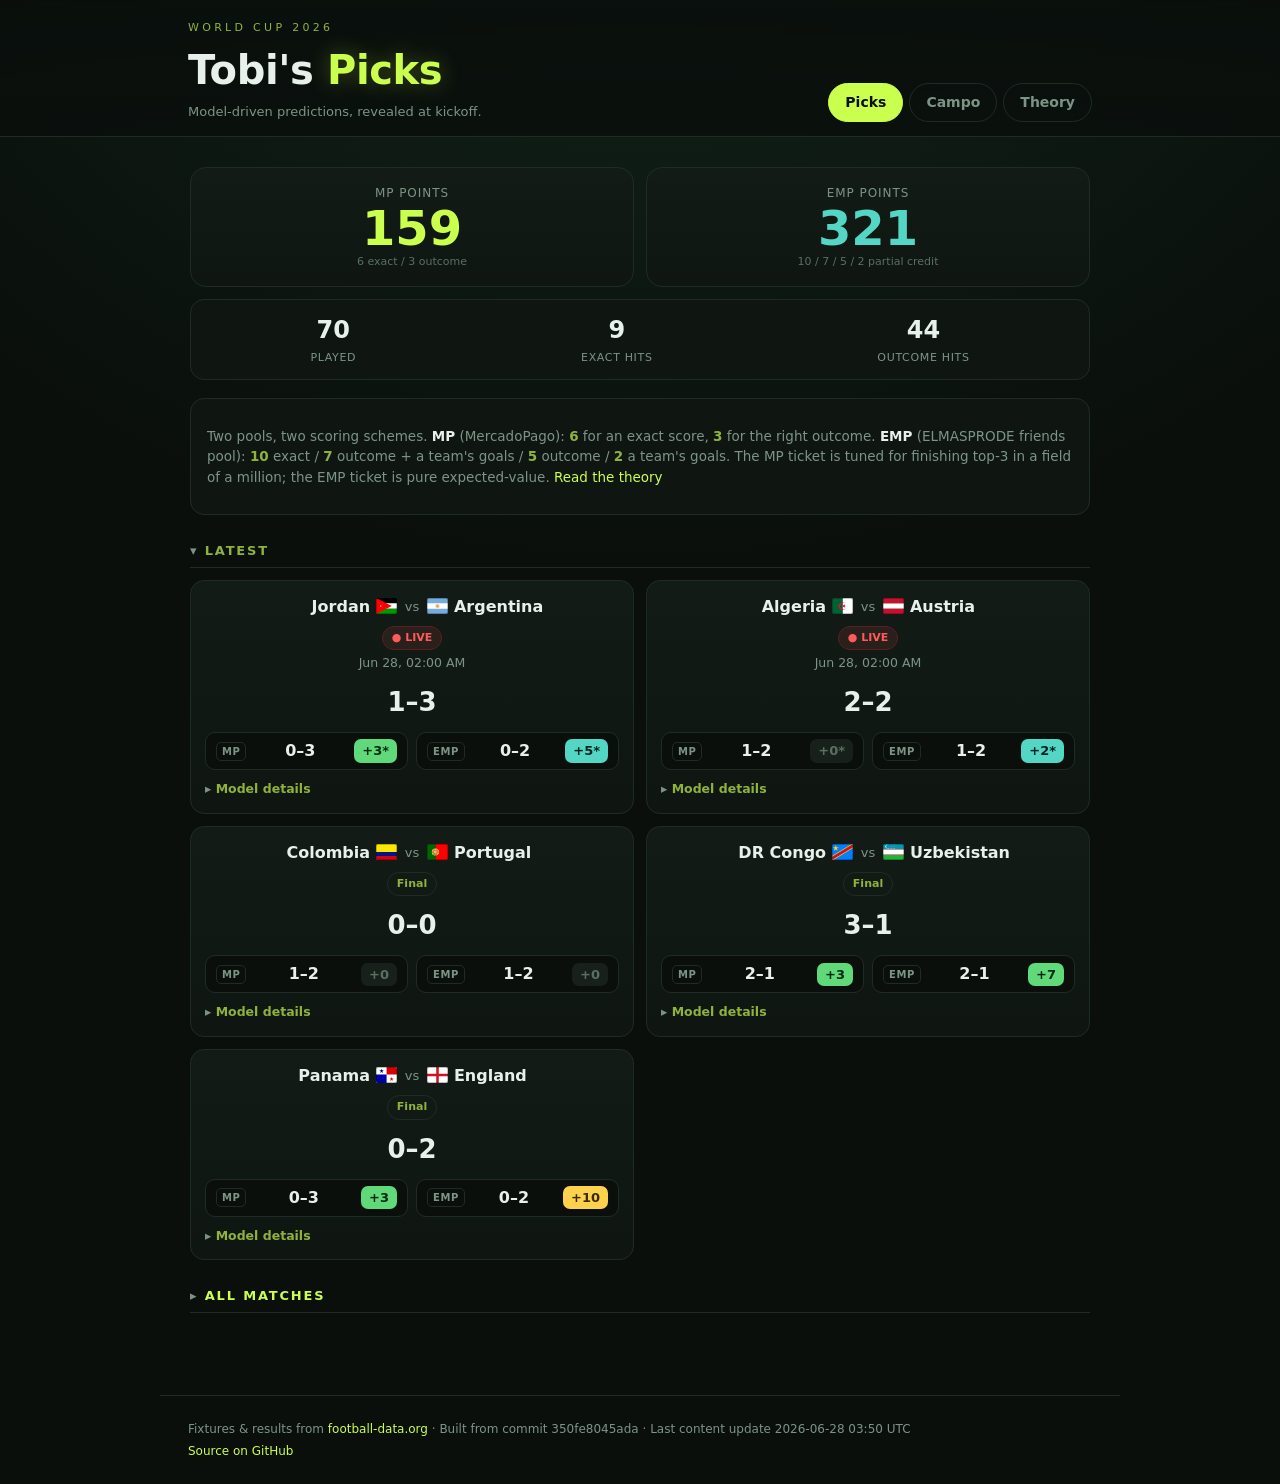
==== commit 260d25c2: "chore: update site (2026-06-28 03:50 UTC)" ====
--- a/index.html
+++ b/index.html
@@ -64,7 +64,7 @@
             <span class="badge badge-live">● LIVE</span>
           </div>
           <div class="m-meta"><span class="ko" data-utc="2026-06-28T02:00:00Z">Jun 28, 02:00 UTC</span></div>
-          <div class="score"><span class="score-num">0–1</span></div>
+          <div class="score"><span class="score-num">1–3</span></div>
           
           <div class="picks">
             <div class="pick-row">
@@ -75,7 +75,7 @@
             <div class="pick-row">
               <span class="scheme">EMP</span>
               <span class="pick-score">0–2</span>
-              <span class="pts pts-outcome">+7*</span>
+              <span class="pts pts-partial">+5*</span>
             </div>
           </div>
           
@@ -87,6 +87,39 @@
           </details>
         </div>
 
+        <div class="match revealed" data-group="J">
+          <div class="m-head">
+            <div class="teams">
+              <span class="team team-home">Algeria <span class="flag flag-dz" role="img" aria-label="Algeria"></span></span>
+              <span class="vs">vs</span>
+              <span class="team team-away"><span class="flag flag-at" role="img" aria-label="Austria"></span> Austria</span>
+            </div>
+            <span class="badge badge-live">● LIVE</span>
+          </div>
+          <div class="m-meta"><span class="ko" data-utc="2026-06-28T02:00:00Z">Jun 28, 02:00 UTC</span></div>
+          <div class="score"><span class="score-num">2–2</span></div>
+          
+          <div class="picks">
+            <div class="pick-row">
+              <span class="scheme">MP</span>
+              <span class="pick-score">1–2</span>
+              <span class="pts pts-miss">+0*</span>
+            </div>
+            <div class="pick-row">
+              <span class="scheme">EMP</span>
+              <span class="pick-score">1–2</span>
+              <span class="pts pts-partial">+2*</span>
+            </div>
+          </div>
+          
+          <details class="stats">
+            <summary>Model details</summary>
+            <div class="stat-line">Model 1/X/2: 33% / 23% / 44%</div>
+            <div class="stat-line">Expected goals λ: 1.36 – 1.63</div>
+            <div class="stat-line">Market (oddsapi): 24% / 43% / 33% · edge 20pp</div>
+          </details>
+        </div>
+
         <div class="match revealed" data-group="K">
           <div class="m-head">
             <div class="teams">
@@ -188,275 +221,6 @@
         </div>
       </details>
     
-      <details class="sec today" open>
-        <summary><h2 class="section-title">Today &middot; 27 Jun</h2></summary>
-        <div class="match-grid">
-          
-        <div class="match revealed" data-group="G">
-          <div class="m-head">
-            <div class="teams">
-              <span class="team team-home">New Zealand <span class="flag flag-nz" role="img" aria-label="New Zealand"></span></span>
-              <span class="vs">vs</span>
-              <span class="team team-away"><span class="flag flag-be" role="img" aria-label="Belgium"></span> Belgium</span>
-            </div>
-            <span class="badge badge-final">Final</span>
-          </div>
-          
-          <div class="score"><span class="score-num">1–5</span></div>
-          
-          <div class="picks">
-            <div class="pick-row">
-              <span class="scheme">MP</span>
-              <span class="pick-score">0–2</span>
-              <span class="pts pts-outcome">+3</span>
-            </div>
-            <div class="pick-row">
-              <span class="scheme">EMP</span>
-              <span class="pick-score">0–2</span>
-              <span class="pts pts-partial">+5</span>
-            </div>
-          </div>
-          
-          <details class="stats">
-            <summary>Model details</summary>
-            <div class="stat-line">Model 1/X/2: 8% / 15% / 77%</div>
-            <div class="stat-line">Expected goals λ: 0.61 – 2.38</div>
-            <div class="stat-line">Market (oddsapi): 6% / 12% / 82% · edge 9pp</div>
-          </details>
-        </div>
-
-        <div class="match revealed" data-group="G">
-          <div class="m-head">
-            <div class="teams">
-              <span class="team team-home">Egypt <span class="flag flag-eg" role="img" aria-label="Egypt"></span></span>
-              <span class="vs">vs</span>
-              <span class="team team-away"><span class="flag flag-ir" role="img" aria-label="Iran"></span> Iran</span>
-            </div>
-            <span class="badge badge-final">Final</span>
-          </div>
-          
-          <div class="score"><span class="score-num">1–1</span></div>
-          
-          <div class="picks">
-            <div class="pick-row">
-              <span class="scheme">MP</span>
-              <span class="pick-score">2–1</span>
-              <span class="pts pts-miss">+0</span>
-            </div>
-            <div class="pick-row">
-              <span class="scheme">EMP</span>
-              <span class="pick-score">2–1</span>
-              <span class="pts pts-partial">+2</span>
-            </div>
-          </div>
-          
-          <details class="stats">
-            <summary>Model details</summary>
-            <div class="stat-line">Model 1/X/2: 40% / 23% / 36%</div>
-            <div class="stat-line">Expected goals λ: 1.54 – 1.45</div>
-            <div class="stat-line">Market (oddsapi): 39% / 37% / 25% · edge 17pp</div>
-          </details>
-        </div>
-
-        <div class="match revealed" data-group="L">
-          <div class="m-head">
-            <div class="teams">
-              <span class="team team-home">Panama <span class="flag flag-pa" role="img" aria-label="Panama"></span></span>
-              <span class="vs">vs</span>
-              <span class="team team-away"><span class="flag flag-gb-eng" role="img" aria-label="England"></span> England</span>
-            </div>
-            <span class="badge badge-final">Final</span>
-          </div>
-          
-          <div class="score"><span class="score-num">0–2</span></div>
-          
-          <div class="picks">
-            <div class="pick-row">
-              <span class="scheme">MP</span>
-              <span class="pick-score">0–3</span>
-              <span class="pts pts-outcome">+3</span>
-            </div>
-            <div class="pick-row">
-              <span class="scheme">EMP</span>
-              <span class="pick-score">0–2</span>
-              <span class="pts pts-exact">+10</span>
-            </div>
-          </div>
-          
-          <details class="stats">
-            <summary>Model details</summary>
-            <div class="stat-line">Model 1/X/2: 6% / 13% / 80%</div>
-            <div class="stat-line">Expected goals λ: 0.53 – 2.46</div>
-            <div class="stat-line">Market (oddsapi): 5% / 11% / 84% · edge 7pp</div>
-          </details>
-        </div>
-
-        <div class="match revealed" data-group="L">
-          <div class="m-head">
-            <div class="teams">
-              <span class="team team-home">Croatia <span class="flag flag-hr" role="img" aria-label="Croatia"></span></span>
-              <span class="vs">vs</span>
-              <span class="team team-away"><span class="flag flag-gh" role="img" aria-label="Ghana"></span> Ghana</span>
-            </div>
-            <span class="badge badge-final">Final</span>
-          </div>
-          
-          <div class="score"><span class="score-num">2–1</span></div>
-          
-          <div class="picks">
-            <div class="pick-row">
-              <span class="scheme">MP</span>
-              <span class="pick-score">2–1</span>
-              <span class="pts pts-exact">+6</span>
-            </div>
-            <div class="pick-row">
-              <span class="scheme">EMP</span>
-              <span class="pick-score">2–0</span>
-              <span class="pts pts-outcome">+7</span>
-            </div>
-          </div>
-          
-          <details class="stats">
-            <summary>Model details</summary>
-            <div class="stat-line">Model 1/X/2: 65% / 19% / 16%</div>
-            <div class="stat-line">Expected goals λ: 2.09 – 0.90</div>
-            <div class="stat-line">Market (oddsapi): 54% / 29% / 16% · edge 18pp</div>
-          </details>
-        </div>
-
-        <div class="match revealed" data-group="K">
-          <div class="m-head">
-            <div class="teams">
-              <span class="team team-home">Colombia <span class="flag flag-co" role="img" aria-label="Colombia"></span></span>
-              <span class="vs">vs</span>
-              <span class="team team-away"><span class="flag flag-pt" role="img" aria-label="Portugal"></span> Portugal</span>
-            </div>
-            <span class="badge badge-final">Final</span>
-          </div>
-          
-          <div class="score"><span class="score-num">0–0</span></div>
-          
-          <div class="picks">
-            <div class="pick-row">
-              <span class="scheme">MP</span>
-              <span class="pick-score">1–2</span>
-              <span class="pts pts-miss">+0</span>
-            </div>
-            <div class="pick-row">
-              <span class="scheme">EMP</span>
-              <span class="pick-score">1–2</span>
-              <span class="pts pts-miss">+0</span>
-            </div>
-          </div>
-          
-          <details class="stats">
-            <summary>Model details</summary>
-            <div class="stat-line">Model 1/X/2: 32% / 23% / 45%</div>
-            <div class="stat-line">Expected goals λ: 1.35 – 1.64</div>
-            <div class="stat-line">Market (oddsapi): 22% / 26% / 52% · edge 18pp</div>
-          </details>
-        </div>
-
-        <div class="match revealed" data-group="K">
-          <div class="m-head">
-            <div class="teams">
-              <span class="team team-home">DR Congo <span class="flag flag-cd" role="img" aria-label="DR Congo"></span></span>
-              <span class="vs">vs</span>
-              <span class="team team-away"><span class="flag flag-uz" role="img" aria-label="Uzbekistan"></span> Uzbekistan</span>
-            </div>
-            <span class="badge badge-final">Final</span>
-          </div>
-          
-          <div class="score"><span class="score-num">3–1</span></div>
-          
-          <div class="picks">
-            <div class="pick-row">
-              <span class="scheme">MP</span>
-              <span class="pick-score">2–1</span>
-              <span class="pts pts-outcome">+3</span>
-            </div>
-            <div class="pick-row">
-              <span class="scheme">EMP</span>
-              <span class="pick-score">2–1</span>
-              <span class="pts pts-outcome">+7</span>
-            </div>
-          </div>
-          
-          <details class="stats">
-            <summary>Model details</summary>
-            <div class="stat-line">Model 1/X/2: 46% / 23% / 31%</div>
-            <div class="stat-line">Expected goals λ: 1.66 – 1.33</div>
-            <div class="stat-line">Market (oddsapi): 54% / 24% / 22% · edge 18pp</div>
-          </details>
-        </div>
-
-        <div class="match revealed" data-group="J">
-          <div class="m-head">
-            <div class="teams">
-              <span class="team team-home">Jordan <span class="flag flag-jo" role="img" aria-label="Jordan"></span></span>
-              <span class="vs">vs</span>
-              <span class="team team-away"><span class="flag flag-ar" role="img" aria-label="Argentina"></span> Argentina</span>
-            </div>
-            <span class="badge badge-live">● LIVE</span>
-          </div>
-          <div class="m-meta"><span class="ko" data-utc="2026-06-28T02:00:00Z">Jun 28, 02:00 UTC</span></div>
-          <div class="score"><span class="score-num">0–1</span></div>
-          
-          <div class="picks">
-            <div class="pick-row">
-              <span class="scheme">MP</span>
-              <span class="pick-score">0–3</span>
-              <span class="pts pts-outcome">+3*</span>
-            </div>
-            <div class="pick-row">
-              <span class="scheme">EMP</span>
-              <span class="pick-score">0–2</span>
-              <span class="pts pts-outcome">+7*</span>
-            </div>
-          </div>
-          
-          <details class="stats">
-            <summary>Model details</summary>
-            <div class="stat-line">Model 1/X/2: 5% / 12% / 84%</div>
-            <div class="stat-line">Expected goals λ: 0.42 – 2.57</div>
-            <div class="stat-line">Market (oddsapi): 6% / 11% / 82% · edge 4pp</div>
-          </details>
-        </div>
-
-        <div class="match revealed" data-group="J">
-          <div class="m-head">
-            <div class="teams">
-              <span class="team team-home">Algeria <span class="flag flag-dz" role="img" aria-label="Algeria"></span></span>
-              <span class="vs">vs</span>
-              <span class="team team-away"><span class="flag flag-at" role="img" aria-label="Austria"></span> Austria</span>
-            </div>
-            <span class="badge badge-upcoming">Upcoming</span>
-          </div>
-          <div class="m-meta"><span class="ko" data-utc="2026-06-28T02:00:00Z">Jun 28, 02:00 UTC</span></div>
-          <div class="score"><span class="score-num">0–0</span></div>
-          
-          <div class="picks">
-            <div class="pick-row">
-              <span class="scheme">MP</span>
-              <span class="pick-score">1–2</span>
-              <span class="pts pts-na">—</span>
-            </div>
-            <div class="pick-row">
-              <span class="scheme">EMP</span>
-              <span class="pick-score">1–2</span>
-              <span class="pts pts-na">—</span>
-            </div>
-          </div>
-          
-          <details class="stats">
-            <summary>Model details</summary>
-            <div class="stat-line">Model 1/X/2: 33% / 23% / 44%</div>
-            <div class="stat-line">Expected goals λ: 1.36 – 1.63</div>
-            <div class="stat-line">Market (oddsapi): 24% / 43% / 33% · edge 20pp</div>
-          </details>
-        </div>
-        </div>
-      </details>
     <details class="sec all-groups">
       <summary><h2 class="section-title section-title-main">All matches</h2></summary>
       
@@ -2442,7 +2206,7 @@
             <span class="badge badge-live">● LIVE</span>
           </div>
           <div class="m-meta"><span class="ko" data-utc="2026-06-28T02:00:00Z">Jun 28, 02:00 UTC</span></div>
-          <div class="score"><span class="score-num">0–1</span></div>
+          <div class="score"><span class="score-num">1–3</span></div>
           
           <div class="picks">
             <div class="pick-row">
@@ -2453,7 +2217,7 @@
             <div class="pick-row">
               <span class="scheme">EMP</span>
               <span class="pick-score">0–2</span>
-              <span class="pts pts-outcome">+7*</span>
+              <span class="pts pts-partial">+5*</span>
             </div>
           </div>
           
@@ -2472,21 +2236,21 @@
               <span class="vs">vs</span>
               <span class="team team-away"><span class="flag flag-at" role="img" aria-label="Austria"></span> Austria</span>
             </div>
-            <span class="badge badge-upcoming">Upcoming</span>
+            <span class="badge badge-live">● LIVE</span>
           </div>
           <div class="m-meta"><span class="ko" data-utc="2026-06-28T02:00:00Z">Jun 28, 02:00 UTC</span></div>
-          <div class="score"><span class="score-num">0–0</span></div>
+          <div class="score"><span class="score-num">2–2</span></div>
           
           <div class="picks">
             <div class="pick-row">
               <span class="scheme">MP</span>
               <span class="pick-score">1–2</span>
-              <span class="pts pts-na">—</span>
+              <span class="pts pts-miss">+0*</span>
             </div>
             <div class="pick-row">
               <span class="scheme">EMP</span>
               <span class="pick-score">1–2</span>
-              <span class="pts pts-na">—</span>
+              <span class="pts pts-partial">+2*</span>
             </div>
           </div>
           
@@ -2912,7 +2676,7 @@
 </main>
 <footer class="site-footer">
   <p>Fixtures &amp; results from <a href="https://www.football-data.org" rel="noopener">football-data.org</a>
-     &middot; Built from commit 350fe8045ada &middot; Last content update 2026-06-28 02:25 UTC</p>
+     &middot; Built from commit 350fe8045ada &middot; Last content update 2026-06-28 03:50 UTC</p>
   <p><a href="https://github.com/tlifschitz/world-cup-picks" rel="noopener">Source on GitHub</a></p>
 </footer>
 
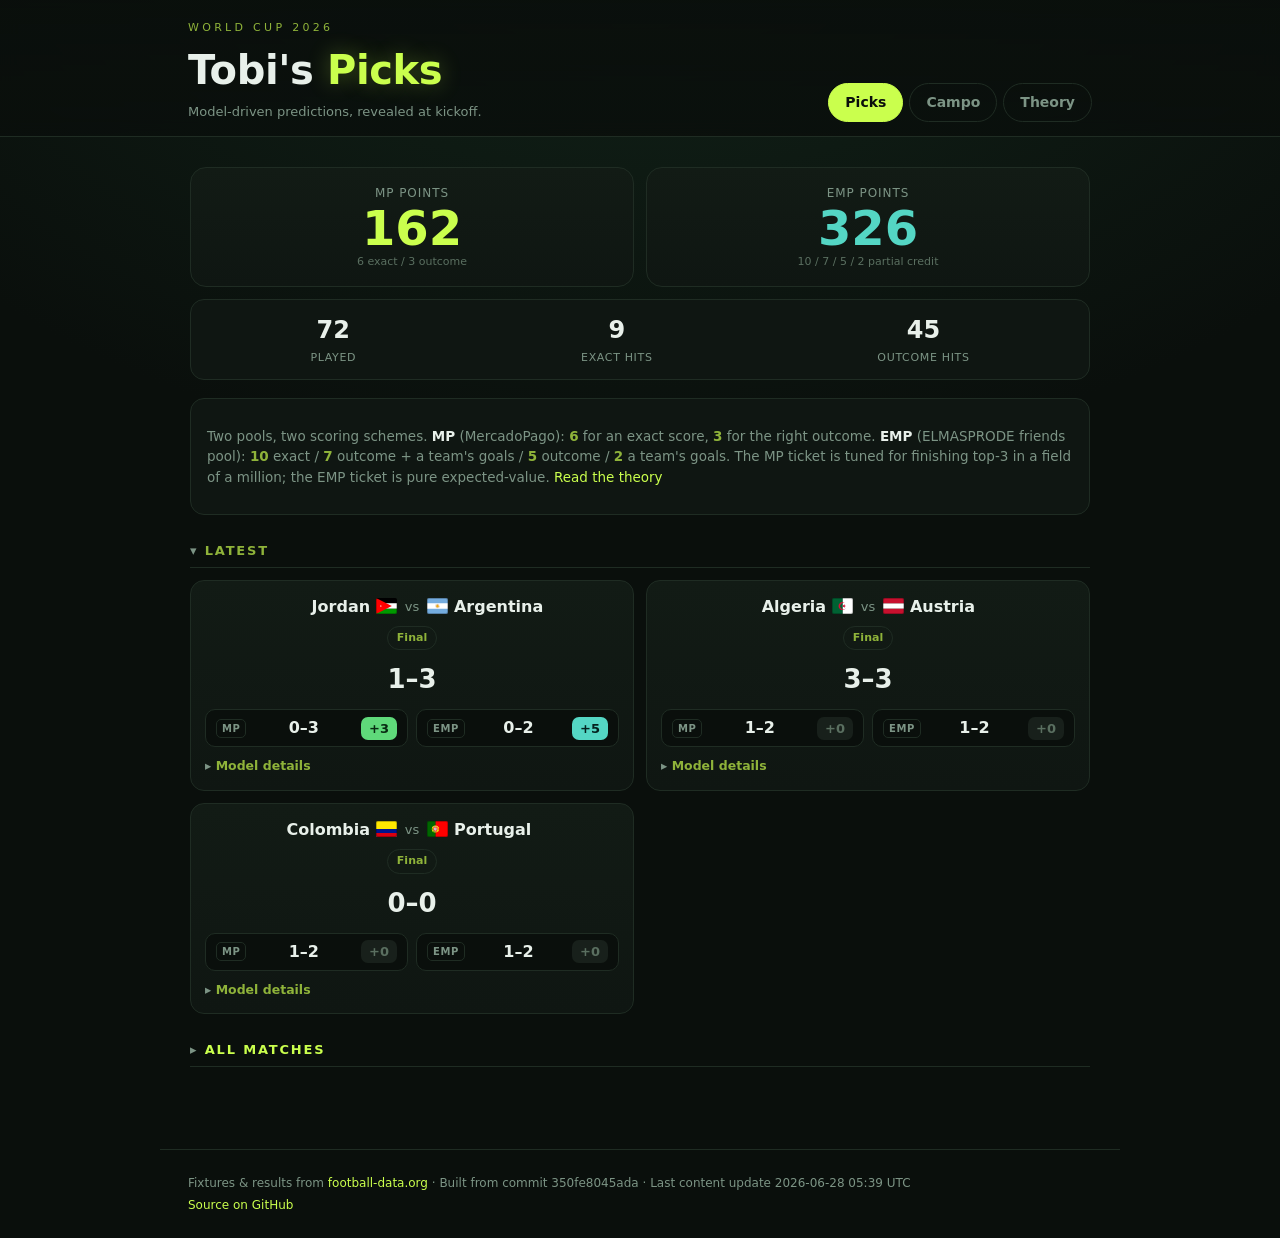
==== commit 5fc125c6: "chore: update site (2026-06-28 05:39 UTC)" ====
--- a/index.html
+++ b/index.html
@@ -27,18 +27,18 @@
     <section class="scoreboard">
       <div class="kpi kpi-mp">
         <span class="kpi-label">MP points</span>
-        <span class="kpi-value">159</span>
+        <span class="kpi-value">162</span>
         <span class="kpi-note">6 exact / 3 outcome</span>
       </div>
       <div class="kpi kpi-emp">
         <span class="kpi-label">EMP points</span>
-        <span class="kpi-value">321</span>
+        <span class="kpi-value">326</span>
         <span class="kpi-note">10 / 7 / 5 / 2 partial credit</span>
       </div>
       <div class="kpi-counters">
-        <div><span class="c-val">70</span><span class="c-lab">played</span></div>
+        <div><span class="c-val">72</span><span class="c-lab">played</span></div>
         <div><span class="c-val">9</span><span class="c-lab">exact hits</span></div>
-        <div><span class="c-val">44</span><span class="c-lab">outcome hits</span></div>
+        <div><span class="c-val">45</span><span class="c-lab">outcome hits</span></div>
       </div>
     </section>
     
@@ -61,21 +61,21 @@
               <span class="vs">vs</span>
               <span class="team team-away"><span class="flag flag-ar" role="img" aria-label="Argentina"></span> Argentina</span>
             </div>
-            <span class="badge badge-live">● LIVE</span>
-          </div>
-          <div class="m-meta"><span class="ko" data-utc="2026-06-28T02:00:00Z">Jun 28, 02:00 UTC</span></div>
+            <span class="badge badge-final">Final</span>
+          </div>
+          
           <div class="score"><span class="score-num">1–3</span></div>
           
           <div class="picks">
             <div class="pick-row">
               <span class="scheme">MP</span>
               <span class="pick-score">0–3</span>
-              <span class="pts pts-outcome">+3*</span>
+              <span class="pts pts-outcome">+3</span>
             </div>
             <div class="pick-row">
               <span class="scheme">EMP</span>
               <span class="pick-score">0–2</span>
-              <span class="pts pts-partial">+5*</span>
+              <span class="pts pts-partial">+5</span>
             </div>
           </div>
           
@@ -94,21 +94,21 @@
               <span class="vs">vs</span>
               <span class="team team-away"><span class="flag flag-at" role="img" aria-label="Austria"></span> Austria</span>
             </div>
-            <span class="badge badge-live">● LIVE</span>
-          </div>
-          <div class="m-meta"><span class="ko" data-utc="2026-06-28T02:00:00Z">Jun 28, 02:00 UTC</span></div>
-          <div class="score"><span class="score-num">2–2</span></div>
+            <span class="badge badge-final">Final</span>
+          </div>
+          
+          <div class="score"><span class="score-num">3–3</span></div>
           
           <div class="picks">
             <div class="pick-row">
               <span class="scheme">MP</span>
               <span class="pick-score">1–2</span>
-              <span class="pts pts-miss">+0*</span>
+              <span class="pts pts-miss">+0</span>
             </div>
             <div class="pick-row">
               <span class="scheme">EMP</span>
               <span class="pick-score">1–2</span>
-              <span class="pts pts-partial">+2*</span>
+              <span class="pts pts-miss">+0</span>
             </div>
           </div>
           
@@ -150,72 +150,6 @@
             <div class="stat-line">Model 1/X/2: 32% / 23% / 45%</div>
             <div class="stat-line">Expected goals λ: 1.35 – 1.64</div>
             <div class="stat-line">Market (oddsapi): 22% / 26% / 52% · edge 18pp</div>
-          </details>
-        </div>
-
-        <div class="match revealed" data-group="K">
-          <div class="m-head">
-            <div class="teams">
-              <span class="team team-home">DR Congo <span class="flag flag-cd" role="img" aria-label="DR Congo"></span></span>
-              <span class="vs">vs</span>
-              <span class="team team-away"><span class="flag flag-uz" role="img" aria-label="Uzbekistan"></span> Uzbekistan</span>
-            </div>
-            <span class="badge badge-final">Final</span>
-          </div>
-          
-          <div class="score"><span class="score-num">3–1</span></div>
-          
-          <div class="picks">
-            <div class="pick-row">
-              <span class="scheme">MP</span>
-              <span class="pick-score">2–1</span>
-              <span class="pts pts-outcome">+3</span>
-            </div>
-            <div class="pick-row">
-              <span class="scheme">EMP</span>
-              <span class="pick-score">2–1</span>
-              <span class="pts pts-outcome">+7</span>
-            </div>
-          </div>
-          
-          <details class="stats">
-            <summary>Model details</summary>
-            <div class="stat-line">Model 1/X/2: 46% / 23% / 31%</div>
-            <div class="stat-line">Expected goals λ: 1.66 – 1.33</div>
-            <div class="stat-line">Market (oddsapi): 54% / 24% / 22% · edge 18pp</div>
-          </details>
-        </div>
-
-        <div class="match revealed" data-group="L">
-          <div class="m-head">
-            <div class="teams">
-              <span class="team team-home">Panama <span class="flag flag-pa" role="img" aria-label="Panama"></span></span>
-              <span class="vs">vs</span>
-              <span class="team team-away"><span class="flag flag-gb-eng" role="img" aria-label="England"></span> England</span>
-            </div>
-            <span class="badge badge-final">Final</span>
-          </div>
-          
-          <div class="score"><span class="score-num">0–2</span></div>
-          
-          <div class="picks">
-            <div class="pick-row">
-              <span class="scheme">MP</span>
-              <span class="pick-score">0–3</span>
-              <span class="pts pts-outcome">+3</span>
-            </div>
-            <div class="pick-row">
-              <span class="scheme">EMP</span>
-              <span class="pick-score">0–2</span>
-              <span class="pts pts-exact">+10</span>
-            </div>
-          </div>
-          
-          <details class="stats">
-            <summary>Model details</summary>
-            <div class="stat-line">Model 1/X/2: 6% / 13% / 80%</div>
-            <div class="stat-line">Expected goals λ: 0.53 – 2.46</div>
-            <div class="stat-line">Market (oddsapi): 5% / 11% / 84% · edge 7pp</div>
           </details>
         </div>
         </div>
@@ -2203,21 +2137,21 @@
               <span class="vs">vs</span>
               <span class="team team-away"><span class="flag flag-ar" role="img" aria-label="Argentina"></span> Argentina</span>
             </div>
-            <span class="badge badge-live">● LIVE</span>
-          </div>
-          <div class="m-meta"><span class="ko" data-utc="2026-06-28T02:00:00Z">Jun 28, 02:00 UTC</span></div>
+            <span class="badge badge-final">Final</span>
+          </div>
+          
           <div class="score"><span class="score-num">1–3</span></div>
           
           <div class="picks">
             <div class="pick-row">
               <span class="scheme">MP</span>
               <span class="pick-score">0–3</span>
-              <span class="pts pts-outcome">+3*</span>
+              <span class="pts pts-outcome">+3</span>
             </div>
             <div class="pick-row">
               <span class="scheme">EMP</span>
               <span class="pick-score">0–2</span>
-              <span class="pts pts-partial">+5*</span>
+              <span class="pts pts-partial">+5</span>
             </div>
           </div>
           
@@ -2236,21 +2170,21 @@
               <span class="vs">vs</span>
               <span class="team team-away"><span class="flag flag-at" role="img" aria-label="Austria"></span> Austria</span>
             </div>
-            <span class="badge badge-live">● LIVE</span>
-          </div>
-          <div class="m-meta"><span class="ko" data-utc="2026-06-28T02:00:00Z">Jun 28, 02:00 UTC</span></div>
-          <div class="score"><span class="score-num">2–2</span></div>
+            <span class="badge badge-final">Final</span>
+          </div>
+          
+          <div class="score"><span class="score-num">3–3</span></div>
           
           <div class="picks">
             <div class="pick-row">
               <span class="scheme">MP</span>
               <span class="pick-score">1–2</span>
-              <span class="pts pts-miss">+0*</span>
+              <span class="pts pts-miss">+0</span>
             </div>
             <div class="pick-row">
               <span class="scheme">EMP</span>
               <span class="pick-score">1–2</span>
-              <span class="pts pts-partial">+2*</span>
+              <span class="pts pts-miss">+0</span>
             </div>
           </div>
           
@@ -2676,7 +2610,7 @@
 </main>
 <footer class="site-footer">
   <p>Fixtures &amp; results from <a href="https://www.football-data.org" rel="noopener">football-data.org</a>
-     &middot; Built from commit 350fe8045ada &middot; Last content update 2026-06-28 03:50 UTC</p>
+     &middot; Built from commit 350fe8045ada &middot; Last content update 2026-06-28 05:39 UTC</p>
   <p><a href="https://github.com/tlifschitz/world-cup-picks" rel="noopener">Source on GitHub</a></p>
 </footer>
 
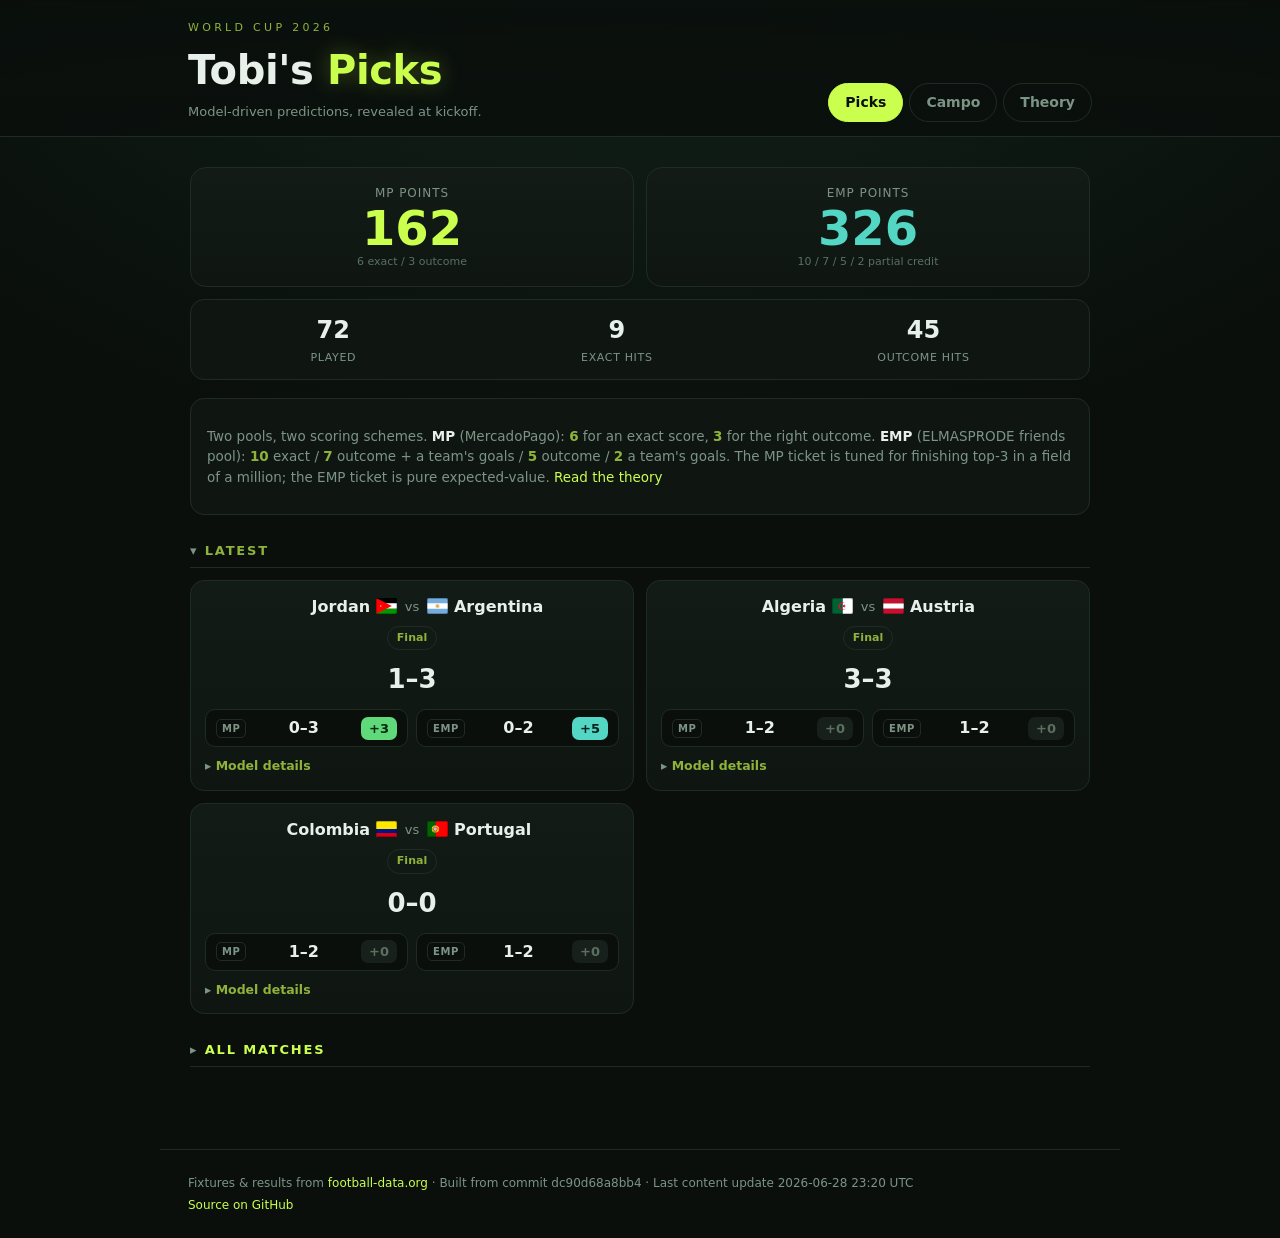
==== commit d63cb88d: "chore: update site (2026-06-28 23:20 UTC)" ====
--- a/index.html
+++ b/index.html
@@ -2610,7 +2610,7 @@
 </main>
 <footer class="site-footer">
   <p>Fixtures &amp; results from <a href="https://www.football-data.org" rel="noopener">football-data.org</a>
-     &middot; Built from commit 350fe8045ada &middot; Last content update 2026-06-28 05:39 UTC</p>
+     &middot; Built from commit dc90d68a8bb4 &middot; Last content update 2026-06-28 23:20 UTC</p>
   <p><a href="https://github.com/tlifschitz/world-cup-picks" rel="noopener">Source on GitHub</a></p>
 </footer>
 
